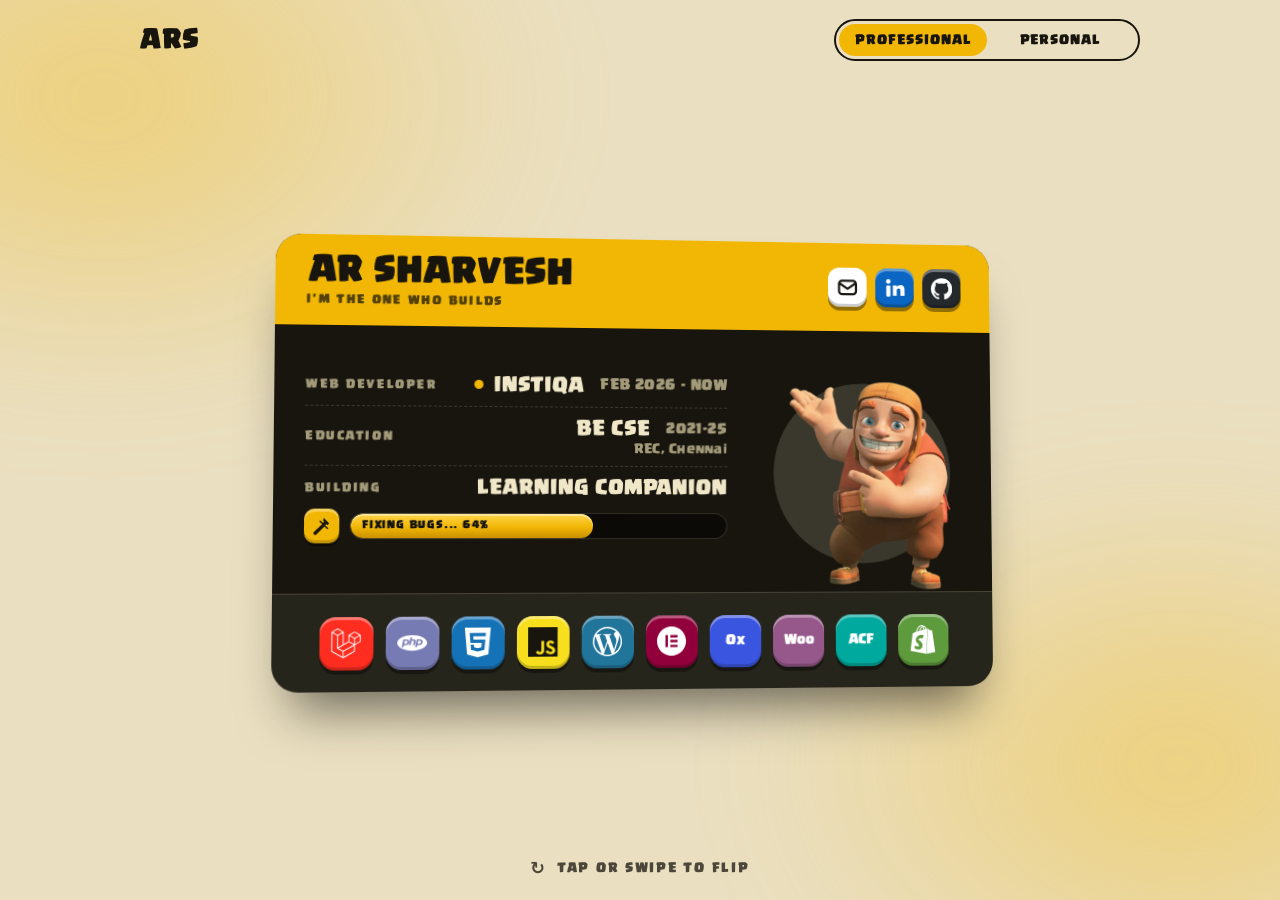
==== index.html @ d88dfe0a "Implement gyroscope support and haptics Added gyroscope support for card movement and improved hapti" ====
<!doctype html>
<html lang="en" data-side="pro">
<head>
<meta charset="utf-8">
<meta name="viewport" content="width=device-width, initial-scale=1, viewport-fit=cover">
<title>AR Sharvesh</title>
<meta name="description" content="AR Sharvesh - web developer. Flip the card: professional on the front, personal on the back.">
<meta property="og:title" content="AR Sharvesh">
<meta property="og:description" content="Web developer. Flip the card for the personal side.">
<link rel="icon" href="data:image/svg+xml,%3Csvg xmlns='http://www.w3.org/2000/svg' viewBox='0 0 64 64'%3E%3Crect width='64' height='64' rx='16' fill='%23f2b705'/%3E%3Ctext x='32' y='46' font-size='38' font-weight='700' text-anchor='middle' font-family='sans-serif' fill='%2314130f'%3EA%3C/text%3E%3C/svg%3E">
<style>
@font-face{font-family:'Clash';font-weight:400;font-style:normal;font-display:swap;src:url([data-uri]) format('woff2')}
@font-face{font-family:'Clash';font-weight:700;font-style:normal;font-display:swap;src:url([data-uri]) format('woff2')}

:root { --e: cubic-bezier(.2, .8, .2, 1); }
html { --bg: #eadfc0; --fg: #17150e; --acc: #f2b705; --glow: rgba(242, 183, 5, .38); background: var(--bg); color: var(--fg); font-family: 'Clash', system-ui, sans-serif; transition: background-color 1s ease, color 1s ease; -webkit-text-size-adjust: 100%; }
html[data-side="per"] { --bg: #0a0d08; --fg: #efeadb; --acc: #9bd23c; --glow: rgba(155, 210, 60, .3); }
* { box-sizing: border-box; margin: 0; }
body { min-height: 100svh; display: flex; flex-direction: column; align-items: center; padding: 0 16px 22px; overflow-x: hidden; position: relative; }
body::before { content: ""; position: fixed; inset: -20%; z-index: -1; pointer-events: none; filter: blur(50px); background: radial-gradient(36% 36% at 20% 22%, var(--glow), transparent 70%), radial-gradient(34% 34% at 80% 75%, var(--glow), transparent 70%); animation: drift 16s ease-in-out infinite alternate; }
@keyframes drift { to { transform: translate(4%, 6%) rotate(8deg) scale(1.1); } }
a { color: inherit; }

header { width: min(100%, 1000px); height: 80px; padding-top: env(safe-area-inset-top, 0px); display: flex; justify-content: space-between; align-items: center; }
.logo { font-weight: 700; font-size: 1.6rem; text-decoration: none; letter-spacing: .02em; }
.tg { position: relative; display: grid; grid-template-columns: 1fr 1fr; padding: 4px; border: 2px solid var(--fg); border-radius: 99px; }
.tg i { position: absolute; top: 3px; bottom: 3px; left: 3px; width: calc(50% - 3px); border-radius: 99px; background: var(--acc); transition: transform .7s var(--e); }
html[data-side="per"] .tg i { transform: translateX(100%); }
.tg button { position: relative; z-index: 1; border: 0; background: none; color: var(--fg); font: inherit; font-weight: 700; font-size: .78rem; letter-spacing: .08em; text-transform: uppercase; padding: 9px 15px; border-radius: 99px; cursor: pointer; transition: color .3s ease; -webkit-tap-highlight-color: transparent; }
.tg button[aria-pressed="true"] { color: #17150e; }
.tg button:focus-visible { outline: 2px solid var(--fg); outline-offset: 2px; }

/* the flip card */
.stage { flex: 1; width: 100%; display: grid; place-items: center; perspective: 1500px; padding: 6px 0 4px; }
.card { position: relative; width: min(100%, 470px); height: clamp(640px, 86svh, 780px); -webkit-transform-style: preserve-3d; transform-style: preserve-3d; --f: 0;
  transform: rotateX(var(--rx, 0deg)) rotateY(calc(var(--f) * 180deg + var(--ry, 0deg))); touch-action: none; user-select: none; -webkit-user-select: none; animation: enter 1.1s var(--e) backwards; cursor: pointer; -webkit-tap-highlight-color: transparent; }
html[data-side="per"] .card { --f: 1; }
.card.flipping { transition: transform 1.05s cubic-bezier(.6, -.12, .25, 1.12); }
@keyframes enter { from { translate: 0 70px; scale: .88; rotate: 4deg; } }
.face { position: absolute; inset: 0; display: flex; flex-direction: column; gap: 12px; padding: 26px; border-radius: 34px; background: var(--cb); color: var(--cf); overflow: hidden;
  -webkit-backface-visibility: hidden; backface-visibility: hidden; box-shadow: inset 0 2px 0 rgba(255, 255, 255, .14), 0 36px 50px -20px rgba(0, 0, 0, .55); }
.face > * { position: relative; }
.front { --cb: #17150e; --cf: #f0e6c8; --ca: #f2b705; --cd: #a39a7a; --cl: rgba(240, 230, 200, .16); --ledge: #5a4a12; --ledge2: #000; --cx: #f2b705; --cxf: #17150e; }
.back { --cb: #ece8d4; --cf: #12140d; --ca: #9bd23c; --cd: #5c5f4c; --cl: rgba(18, 20, 13, .16); --ledge: #a6a28a; --ledge2: #6f6c5b; --cx: #2c6a0a; --cxf: #eef7d6; transform: rotateY(180deg); }

.orb { position: absolute !important; right: -34px; top: -34px; width: 150px; aspect-ratio: 1; border-radius: 50%; border: 2px dashed var(--ca); animation: spin 22s linear infinite; }
.orb::after { content: ""; position: absolute; top: -7px; left: 50%; width: 14px; height: 14px; margin-left: -7px; border-radius: 50%; background: var(--ca); box-shadow: 0 0 16px var(--ca); }
@keyframes spin { to { rotate: 360deg; } }

.k { font-size: .7rem; letter-spacing: .16em; text-transform: uppercase; font-weight: 700; color: var(--cd); }
h1 { font-weight: 700; text-transform: uppercase; line-height: .9; letter-spacing: -.01em; font-size: clamp(2.5rem, 12vw, 3.6rem); }
h1 span { display: block; }
.role { font-size: 1.05rem; color: var(--cd); }
.role b { color: var(--ca); font-weight: 700; }
.r { display: flex; flex-direction: column; gap: 3px; padding-top: 12px; border-top: 1px solid var(--cl); }
.r small { font-size: .66rem; letter-spacing: .15em; text-transform: uppercase; color: var(--cd); font-weight: 700; }
.r b { font-size: 1.1rem; font-weight: 700; text-transform: uppercase; line-height: 1.05; }
.r span { font-size: .88rem; color: var(--cd); }
.live { display: inline-flex; align-items: center; gap: 8px; }
.dot { width: 9px; height: 9px; border-radius: 50%; background: var(--ca); animation: pulse 1.8s ease-out infinite; }
@keyframes pulse { 0% { box-shadow: 0 0 0 0 color-mix(in srgb, var(--ca) 55%, transparent); } 100% { box-shadow: 0 0 0 10px transparent; } }

.chips { display: flex; flex-wrap: wrap; gap: 7px; margin-top: 4px; }
.chip { display: inline-flex; align-items: center; gap: 7px; padding: 7px 12px; border: 1.5px solid var(--cl); border-radius: 99px; font-weight: 700; font-size: .78rem; letter-spacing: .03em; text-decoration: none; color: inherit; background: none; font-family: inherit; cursor: pointer; transition: transform .3s var(--e), border-color .3s ease; }
.chip i { width: 8px; height: 8px; border-radius: 50%; background: var(--d, var(--ca)); }
.chip:hover { transform: translateY(-3px) rotate(-2deg); border-color: var(--d, var(--ca)); }
.btns { display: flex; flex-wrap: wrap; gap: 8px; margin-top: auto; padding-top: 6px; }
.btn { display: inline-flex; align-items: center; padding: 11px 18px; border: 2px solid var(--cf); border-radius: 99px; font: inherit; font-weight: 700; font-size: .78rem; letter-spacing: .08em; text-transform: uppercase; text-decoration: none; color: var(--cf); background: none; cursor: pointer; transition: transform .3s var(--e); }
.btn.p { background: var(--ca); border-color: var(--ca); color: #17150e; }
.btn:hover { transform: translateY(-3px); } .btn:active { transform: scale(.95); }

.two { display: grid; grid-template-columns: 1fr 1fr; gap: 10px; }
.t { display: flex; flex-direction: column; gap: 6px; padding: 14px; border: 1.5px solid var(--cl); border-radius: 20px; text-decoration: none; color: inherit; }
.t b { font-size: .95rem; font-weight: 700; text-transform: uppercase; line-height: 1.05; } .t span { font-size: .8rem; color: var(--cd); }
.eq { display: flex; align-items: flex-end; gap: 4px; height: 34px; }
.eq u { width: 6px; height: 100%; border-radius: 3px; background: var(--cx); transform-origin: bottom; animation: eq .9s ease-in-out infinite alternate; }
.eq u:nth-child(2) { animation-duration: .7s; animation-delay: -.3s; } .eq u:nth-child(3) { animation-duration: 1.1s; animation-delay: -.6s; } .eq u:nth-child(4) { animation-duration: .8s; animation-delay: -.2s; } .eq u:nth-child(5) { animation-duration: 1s; animation-delay: -.5s; }
@keyframes eq { from { scale: 1 .15; } to { scale: 1 1; } }
.els { display: flex; gap: 6px; height: 34px; }
.els u { text-decoration: none; display: grid; place-items: center; width: 34px; border: 2px solid var(--cx); background: var(--cx); color: var(--cxf); border-radius: 9px; font-weight: 700; font-size: .85rem; animation: bob 3s ease-in-out infinite alternate; }
.els u:nth-child(2) { animation-delay: -1.5s; }
@keyframes bob { to { translate: 0 -4px; } }
.tag { display: flex; flex-direction: column; align-items: flex-start; gap: 2px; flex: 1; padding: 11px 14px; border: 1.5px solid var(--cl); border-radius: 16px; background: none; color: inherit; font: inherit; text-align: left; cursor: pointer; transition: transform .3s var(--e), border-color .3s ease; }
.tag small { font-size: .62rem; letter-spacing: .12em; text-transform: uppercase; color: var(--cd); font-weight: 700; } .tag b { font-size: 1.1rem; letter-spacing: .03em; }
.tag:hover { border-color: var(--ca); transform: translateY(-3px); } .tag:active { transform: scale(.95); }
.row2 { display: flex; gap: 8px; margin-top: 4px; } .row2 > * { min-width: 0; }

.flip { margin-top: 14px; display: inline-flex; align-items: center; gap: 10px; font-weight: 700; font-size: .78rem; letter-spacing: .14em; text-transform: uppercase; color: var(--fg); opacity: .75; }
.flip i { display: inline-block; font-style: normal; font-size: 1.1rem; animation: wob 2.2s ease-in-out infinite; }
@keyframes wob { 0%, 100% { rotate: 0deg; } 50% { rotate: 180deg; } }
.toast { position: fixed; left: 50%; bottom: 22px; z-index: 50; translate: -50% 20px; opacity: 0; padding: 12px 22px; border-radius: 99px; background: var(--fg); color: var(--bg); font-weight: 700; font-size: .8rem; letter-spacing: .06em; text-transform: uppercase; transition: .35s var(--e); pointer-events: none; }
.toast.on { opacity: 1; translate: -50% 0; }

/* ===== desktop: landscape trainer-style card ===== */
  .card.dk { width: min(94vw, 720px); height: 450px; animation: enter 1.1s var(--e) backwards, float 7s ease-in-out 1.2s infinite; }
  .dk .face { display: grid; grid-template-columns: minmax(0, 1fr) 240px; grid-template-rows: 78px minmax(0, 1fr) 96px; gap: 0; padding: 0; border-radius: 26px; }
  .dk .hd { grid-column: 1 / -1; display: flex; align-items: center; justify-content: space-between; padding: 0 30px; background: var(--ca); color: #17150e; }
  .dk .hd h2 { font-size: 2.1rem; line-height: 1; text-transform: uppercase; letter-spacing: -.005em; }
  .dk .hd small { font-weight: 700; font-size: .72rem; letter-spacing: .14em; text-transform: uppercase; border: 2px solid #17150e; border-radius: 99px; padding: 6px 14px; }
  .dk .info { display: flex; flex-direction: column; justify-content: center; gap: 12px; padding: 18px 12px 18px 30px; }
  .dk .ln { display: flex; justify-content: space-between; align-items: center; gap: 16px; padding-bottom: 11px; border-bottom: 1.5px dashed var(--cl); text-decoration: none; color: inherit; }
  .dk .ln small { font-size: .7rem; letter-spacing: .14em; text-transform: uppercase; color: var(--cd); font-weight: 700; }
  .dk .ln b { font-size: 1.2rem; text-transform: uppercase; line-height: 1; }
  .dk a.ln:hover b { color: var(--cd); }
  .dk .tg2 { border: 1.5px solid var(--cl); border-radius: 12px; background: none; color: inherit; font: inherit; font-weight: 700; font-size: 1.05rem; letter-spacing: .04em; padding: 6px 14px; cursor: pointer; transition: transform .3s var(--e), border-color .3s ease; }
  .dk .tg2:hover { border-color: var(--ca); transform: translateY(-2px); } .dk .tg2:active { transform: scale(.95); }
  .dk .av { position: relative; overflow: hidden; }
  .dk .av::before { content: ""; position: absolute; left: 50%; top: 54%; width: min(212px, 70%); aspect-ratio: 1; border-radius: 50%; translate: -50% -50%; background: var(--cl); transform: translate(calc(var(--px, 0) * -10px), calc(var(--py, 0) * -6px)); }
  .dk .av img { position: absolute; inset: 3% 3% 0 3%; width: 94%; height: 97%; object-fit: contain; object-position: center bottom; animation: bob 3.4s ease-in-out infinite alternate; transform: translate(calc(var(--px, 0) * 12px), calc(var(--py, 0) * 7px)); cursor: pointer; -webkit-tap-highlight-color: transparent; }
  .dk .av img.jump { animation: bob 3.4s ease-in-out infinite alternate, squash .7s var(--e); }
  .dk .hd h2 { transform: translate(calc(var(--px, 0) * 5px), 0); }
  .dk .ft { grid-column: 1 / -1; display: flex; align-items: center; justify-content: center; gap: 11px; border-top: 1.5px solid var(--cl); background: color-mix(in srgb, var(--cf) 7%, transparent); }
  .dk .ln em { font-style: normal; font-size: .72em; color: var(--cd); margin-left: 6px; letter-spacing: .03em; }
  .dk .lks { display: flex; gap: 9px; }
  .bd { display: grid; place-items: center; flex: none; width: 52px; height: 52px; border-radius: 30%; background: var(--b); color: var(--bf, #fff); font-weight: 700; font-size: .8rem; text-decoration: none; box-shadow: inset 0 3px 0 rgba(255, 255, 255, .35), inset 0 -3px 0 rgba(0, 0, 0, .2), 0 4px 0 rgba(0, 0, 0, .4); transition: transform .3s var(--e); }
  .bd svg { width: 56%; height: 56%; }
  .bd { width: var(--bs, 52px); height: var(--bs, 52px); }
  .dk .hd .bd { --bs: 40px; }
  span.bd { cursor: pointer; -webkit-tap-highlight-color: transparent; }
  .bd:hover { transform: translateY(-5px) rotate(-4deg); }
  .bd:active { transform: translateY(3px); box-shadow: inset 0 3px 0 rgba(255, 255, 255, .35), inset 0 -2px 0 rgba(0, 0, 0, .2), 0 1px 0 rgba(0, 0, 0, .4); }
  .bd.pop { animation: pop .55s var(--e); }
@keyframes pop { 0% { scale: 1; } 25% { scale: 1.3 .8; rotate: -9deg; } 55% { scale: .9 1.12; rotate: 7deg; } 100% { scale: 1; rotate: 0deg; } }
@keyframes squash { 0% { scale: 1; } 18% { scale: 1.1 .88; } 42% { scale: .93 1.08; rotate: -3deg; } 70% { scale: 1.03 .98; rotate: 2deg; } 100% { scale: 1; rotate: 0deg; } }
@keyframes float { 50% { translate: 0 -9px; } }
.dk .rt { display: flex; flex-direction: column; align-items: flex-end; gap: 4px; text-align: right; }
.dk .rt span { font-size: .78rem; color: var(--cd); letter-spacing: .02em; }
.dk .ln b { display: inline-flex; align-items: center; gap: 10px; }
.dk .rt b { flex-wrap: wrap; justify-content: flex-end; }
.eq.sm { height: 24px; gap: 3px; } .eq.sm u { width: 5px; }
.els.sm { height: 28px; gap: 5px; } .els.sm u { width: 28px; font-size: .7rem; border-radius: 8px; }
.bld { display: flex; align-items: center; gap: 10px; margin-top: 2px; }
.hm { flex: none; display: grid; place-items: center; width: 34px; height: 34px; border-radius: 30%; background: var(--ca); color: #17150e; box-shadow: inset 0 3px 0 rgba(255, 255, 255, .35), inset 0 -3px 0 rgba(0, 0, 0, .2), 0 3px 0 rgba(0, 0, 0, .45); }
.hm svg { width: 58%; height: 58%; transform-origin: 75% 80%; animation: hit 1.8s ease-in-out infinite; }
@keyframes hit { 0%, 55%, 100% { rotate: 0deg; } 70% { rotate: -30deg; } 82% { rotate: 10deg; } }
.pb { position: relative; flex: 1; min-width: 0; height: 26px; border-radius: 99px; background: rgba(0, 0, 0, .5); border: 1.5px solid var(--cl); overflow: hidden; }
.pb i { position: absolute; inset: 0 auto 0 0; width: 64%; border-radius: 99px; background: linear-gradient(#ffd54d, #f2b705 55%, #c98f00); box-shadow: inset 0 2px 0 rgba(255, 255, 255, .45); animation: grow 1.3s var(--e) .4s backwards; }
@keyframes grow { from { width: 0; } }
.pb span { position: relative; z-index: 1; display: block; line-height: 23px; padding-left: 11px; font-size: .62rem; font-weight: 700; letter-spacing: .08em; text-transform: uppercase; color: #17150e; white-space: nowrap; }
@media (max-width: 760px) {
  html, body { height: 100%; }
  body { height: 100vh; height: 100dvh; min-height: 0; overflow: hidden; padding: 0 14px calc(8px + env(safe-area-inset-bottom, 0px)); }
  header { height: 56px; flex: none; }
  .logo { font-size: 1.4rem; }
  .tg button { padding: 8px 13px; font-size: .72rem; }
  .stage { flex: 1 1 0; min-height: 0; display: flex; justify-content: center; align-items: stretch; padding: 2px 0 12px; }
  .card.dk { width: min(100%, 430px); height: auto; align-self: stretch; max-height: 800px; }
  .flip { flex: none; margin: 0; padding-bottom: 2px; font-size: .68rem; }
  .dk .face { grid-template-columns: minmax(0, 1fr); grid-template-rows: 54px auto minmax(0, 1fr) auto; --bs: clamp(36px, 5.6dvh, 46px); }
  .dk .hd { padding: 0 18px; } .dk .hd h2 { font-size: 1.4rem; } .dk .hd small { font-size: .62rem; padding: 5px 11px; }
  .dk .hd .bd { --bs: 34px; } .dk .lks { gap: 7px; }
  .dk .info { padding: 14px 20px 6px; gap: clamp(8px, 1.5dvh, 13px); }
  .dk .ln { gap: 12px; padding-bottom: clamp(8px, 1.4dvh, 12px); }
  .dk .ln b { font-size: clamp(1rem, 2.7dvh, 1.2rem); } .dk .ln small { font-size: .64rem; }
  .dk .rt span { font-size: clamp(.78rem, 2dvh, .9rem); }
  .dk .tg2 { font-size: 1rem; }
  .dk .av img { inset: 2% 8% 0 8%; width: 84%; height: 98%; }
  .dk .ft { flex-wrap: wrap; gap: 8px; padding: 12px calc((100% - 5 * var(--bs) - 4 * 8px - 6px) / 2); }
}
@media (max-width: 400px) {
  .dk .info { padding-left: 16px; padding-right: 16px; }
  .dk .ln { gap: 8px; }
  .dk .ln small { white-space: nowrap; font-size: .56rem; letter-spacing: .09em; }
  .dk .ln b { font-size: clamp(.86rem, 2.5dvh, 1.05rem); white-space: nowrap; }
  .dk .ln em { white-space: nowrap; font-size: .68em; margin-left: 4px; }
  .dk .live { gap: 6px; }
  .dk .rt span { font-size: .72rem; white-space: nowrap; }
}
@media (max-width: 760px) and (max-height: 700px) {
  .dk .face { grid-template-rows: 48px auto minmax(0, 1fr) auto; }
  .dk .hd h2 { font-size: 1.25rem; }
  .dk .info { padding-top: 10px; }
  .dk .ft { padding-top: 8px; padding-bottom: 8px; }
}
@media (max-width: 760px) {
  .stage { padding: 4px 0 24px; }
  .card.dk { height: 100%; max-height: 680px; align-self: center; }
  .dk .face { box-shadow: inset 0 2px 0 rgba(255, 255, 255, .14), 0 24px 34px -16px rgba(0, 0, 0, .5); }
  .dk .av img { inset: 7% 15% 0 15%; width: 70%; height: 91%; }
  .dk .av::before { width: min(150px, 60%); }
  .dk .info { padding: 14px 20px 8px; gap: clamp(9px, 1.7dvh, 15px); }
  .dk .ln small { font-size: .66rem; white-space: nowrap; }
  .dk .ln b { font-size: clamp(1.1rem, 3dvh, 1.32rem); }
  .dk .ln em { white-space: nowrap; }
  .dk .rt span { font-size: clamp(.8rem, 2.1dvh, .92rem); white-space: nowrap; }
  .pb span { font-size: .66rem; }
}
@media (max-width: 400px) {
  .dk .ln small { font-size: .58rem; letter-spacing: .09em; }
  .dk .ln b { font-size: clamp(.98rem, 2.7dvh, 1.1rem); }
  .dk .ln em { font-size: .66em; }
  .dk .rt span { font-size: .74rem; }
}
@media (max-width: 760px) { .dk .live em { font-size: .6em; margin-left: 2px; } .dk .live { gap: 6px; } .dk .ln { gap: 8px; } }
@media (max-width: 380px) { .dk .live em { font-size: .52em; } .dk .ln small { font-size: .54rem; letter-spacing: .05em; } .dk .live b, .dk .ln b { font-size: .95rem; } .tg button { padding: 8px 10px; font-size: .66rem; } .logo { font-size: 1.2rem; } }
/* ===== consistency: same layout + same image size on both sides ===== */
.dk .sec { display: flex; flex-direction: column; gap: 9px; }
.dk .sec .ln { border-bottom: 0; padding-bottom: 0; }
.dk .av img { inset: auto 0 0 0; width: 100%; height: var(--ih, 80%); }
@media (min-width: 761px) {
  .dk .face { grid-template-columns: minmax(0, 1fr) 260px; }
  .dk .av { --ih: 80%; }
}
@media (max-width: 760px) {
  .stage { padding: 4px 0 12px; }
  .dk .face { --infoH: clamp(205px, 30dvh, 252px); --ftH: calc(2 * var(--bs) + 8px + 24px); grid-template-rows: 54px var(--infoH) minmax(0, 1fr) var(--ftH); }
  .dk .info { padding: 6px 20px; gap: 0; justify-content: space-between; }
  .dk .info > .ln { flex: 1 1 0; min-height: 0; padding: 0; }
  .dk .info > .sec { flex: 1.5 1 0; min-height: 0; justify-content: center; }
  .dk .ft { height: var(--ftH); align-content: center; padding-top: 0; padding-bottom: 0; }
  .dk .av { --ih: 88%; }
}
@media (max-width: 760px) and (max-height: 700px) {
  .dk .face { --infoH: clamp(188px, 31dvh, 212px); grid-template-rows: 48px var(--infoH) minmax(0, 1fr) var(--ftH); }
}
@media (max-width: 380px) { .dk .rt span { font-size: .68rem; letter-spacing: 0; } }
@media (max-width: 760px) {
  .dk .back { grid-template-rows: 54px calc(var(--infoH) + var(--ftH) - var(--bs) - 24px) minmax(0, 1fr) calc(var(--bs) + 24px); }
  .dk .back .ft { height: auto; }
}
@media (max-width: 760px) and (max-height: 700px) {
  .dk .back { grid-template-rows: 48px calc(var(--infoH) + var(--ftH) - var(--bs) - 24px) minmax(0, 1fr) calc(var(--bs) + 24px); }
}
.toast { width: max-content; max-width: calc(100vw - 32px); white-space: nowrap; text-align: center; overflow: hidden; text-overflow: ellipsis; bottom: calc(env(safe-area-inset-bottom, 0px) + 44px); }
@media (max-width: 760px) {
  .dk .face { grid-template-rows: 54px calc(var(--infoH) + var(--ftH) - var(--bs) - 24px) minmax(0, 1fr) calc(var(--bs) + 24px); }
  .dk .front .ft { flex-wrap: nowrap; gap: clamp(3px, 1.1vw, 6px); padding: 0 10px; height: auto; align-content: normal; }
  .dk .front .ft .bd { flex: 1 1 0; min-width: 0; max-width: 42px; width: auto; height: auto; aspect-ratio: 1; }
}
@media (max-width: 760px) and (max-height: 700px) {
  .dk .face { grid-template-rows: 48px calc(var(--infoH) + var(--ftH) - var(--bs) - 24px) minmax(0, 1fr) calc(var(--bs) + 24px); }
}
@media (prefers-reduced-motion: reduce) { *, *::before, *::after { animation-duration: .01ms !important; animation-iteration-count: 1 !important; transition-duration: .01ms !important; } }
</style>
</head>
<body>
<header>
  <a class="logo" href="#top" aria-label="ARS">ARS</a>
  <div class="tg" role="group" aria-label="Choose a side">
    <i></i>
    <button type="button" data-s="pro" aria-pressed="true">Professional</button>
    <button type="button" data-s="per" aria-pressed="false">Personal</button>
  </div>
</header>

<div class="stage" id="stage">
  <div class="card dk" id="cardD">
    <section class="face front" id="frontD">
      <div class="hd"><div class="ttl"><h2>AR Sharvesh</h2><p class="bio">I'm the one who builds</p></div><div class="lks"><a class="bd" style="--b:#ffffff;--bf:#17150e" href="mailto:arsharvesh123@gmail.com" aria-label="Email, arsharvesh123@gmail.com" title="Email, arsharvesh123@gmail.com"><svg viewBox="0 0 24 24" fill="none" stroke="currentColor" stroke-width="2.4" stroke-linecap="round" stroke-linejoin="round" aria-hidden="true"><rect x="2.6" y="4.6" width="18.8" height="14.8" rx="3.4"/><path d="m4 8 8 5.6L20 8"/></svg></a><a class="bd" style="--b:#0a66c2;--bf:#ffffff" href="https://www.linkedin.com/in/ar-sharvesh" target="_blank" rel="noopener noreferrer" aria-label="LinkedIn, ar-sharvesh" title="LinkedIn, ar-sharvesh"><svg viewBox="0 0 24 24" fill="currentColor" aria-hidden="true"><circle cx="4.9" cy="4.7" r="2.5"/><rect x="2.6" y="9" width="4.6" height="12.4" rx="1.3"/><path d="M10 9h4.4v1.8c.7-1.2 2.1-2.1 4.1-2.1 3.6 0 4.5 2.3 4.5 5.5v6.2h-4.6v-5.5c0-1.5-.3-2.7-1.9-2.7-1.8 0-2.3 1.3-2.3 2.8v5.4H10z"/></svg></a><a class="bd" style="--b:#24292e;--bf:#ffffff" href="https://github.com/Sharvesh-AR" target="_blank" rel="noopener noreferrer" aria-label="GitHub, Sharvesh-AR" title="GitHub, Sharvesh-AR"><svg viewBox="0 0 24 24" fill="currentColor" aria-hidden="true"><path d="M12 .297c-6.63 0-12 5.373-12 12 0 5.303 3.438 9.8 8.205 11.385.6.113.82-.258.82-.577 0-.285-.01-1.04-.015-2.04-3.338.724-4.042-1.61-4.042-1.61C4.422 18.07 3.633 17.7 3.633 17.7c-1.087-.744.084-.729.084-.729 1.205.084 1.838 1.236 1.838 1.236 1.07 1.835 2.809 1.305 3.495.998.108-.776.417-1.305.76-1.605-2.665-.3-5.466-1.332-5.466-5.93 0-1.31.465-2.38 1.235-3.22-.135-.303-.54-1.523.105-3.176 0 0 1.005-.322 3.3 1.23.96-.267 1.98-.399 3-.405 1.02.006 2.04.138 3 .405 2.28-1.552 3.285-1.23 3.285-1.23.645 1.653.24 2.873.12 3.176.765.84 1.23 1.91 1.23 3.22 0 4.61-2.805 5.625-5.475 5.92.42.36.81 1.096.81 2.22 0 1.606-.015 2.896-.015 3.286 0 .315.21.69.825.57C20.565 22.092 24 17.592 24 12.297c0-6.627-5.373-12-12-12"/></svg></a></div></div>
      <div class="info">
        <div class="ln"><small>Web Developer</small><b class="live"><i class="dot"></i>Instiqa <em>Feb 2026 - now</em></b></div>
        <div class="ln"><small>Education</small><div class="rt"><b>BE CSE <em>2021-25</em></b><span>REC, Chennai</span></div></div>
        <div class="sec"><div class="ln"><small>Building</small><b>Learning Companion</b></div>
        <div class="bld"><span class="hm" aria-hidden="true"><svg viewBox="0 0 24 24" fill="currentColor"><path d="M14.5 2.5 21 9l-2.2 2.2-1.3-1.3-1.4 1.4L20 14.8 18.8 16l-3.3-3.3-9.7 9.7a2 2 0 0 1-2.8-2.8l9.7-9.7L9.4 6.6 10.6 5.4l3.1 3.1 1.4-1.4-1.3-1.3z"/></svg></span><div class="pb" role="progressbar" aria-valuenow="64" aria-valuemin="0" aria-valuemax="100" aria-label="Learning Companion progress"><i></i><span>Fixing bugs... 64%</span></div></div></div>
      </div>
      <div class="av"><img src="[data-uri]" alt=""></div>
      <div class="ft"><span class="bd" style="--b:#ff2d20;--bf:#fff" title="Laravel"><svg viewBox="0 0 24 24" fill="currentColor" aria-hidden="true"><path d="M23.642 5.43a.364.364 0 01.014.1v5.149c0 .135-.073.26-.189.326l-4.323 2.49v4.934a.378.378 0 01-.188.326L9.93 23.949a.316.316 0 01-.066.027c-.008.002-.016.008-.024.01a.348.348 0 01-.192 0c-.011-.002-.02-.008-.03-.012-.02-.008-.042-.014-.062-.025L.533 18.755a.376.376 0 01-.189-.326V2.974c0-.033.005-.066.014-.098.003-.012.01-.02.014-.032a.369.369 0 01.023-.058c.004-.013.015-.022.023-.033l.033-.045c.012-.01.025-.018.037-.027.014-.012.027-.024.041-.034H.53L5.043.05a.375.375 0 01.375 0L9.93 2.647h.002c.015.01.027.021.04.033l.038.027c.013.014.02.03.033.045.008.011.02.021.025.033.01.02.017.038.024.058.003.011.01.021.013.032.01.031.014.064.014.098v9.652l3.76-2.164V5.527c0-.033.004-.066.013-.098.003-.01.01-.02.013-.032a.487.487 0 01.024-.059c.007-.012.018-.02.025-.033.012-.015.021-.03.033-.043.012-.012.025-.02.037-.028.014-.01.026-.023.041-.032h.001l4.513-2.598a.375.375 0 01.375 0l4.513 2.598c.016.01.027.021.042.031.012.01.025.018.036.028.013.014.022.03.034.044.008.012.019.021.024.033.011.02.018.04.024.06.006.01.012.021.015.032zm-.74 5.032V6.179l-1.578.908-2.182 1.256v4.283zm-4.51 7.75v-4.287l-2.147 1.225-6.126 3.498v4.325zM1.093 3.624v14.588l8.273 4.761v-4.325l-4.322-2.445-.002-.003H5.04c-.014-.01-.025-.021-.04-.031-.011-.01-.024-.018-.035-.027l-.001-.002c-.013-.012-.021-.025-.031-.04-.01-.011-.021-.022-.028-.036h-.002c-.008-.014-.013-.031-.02-.047-.006-.016-.014-.027-.018-.043a.49.49 0 01-.008-.057c-.002-.014-.006-.027-.006-.041V5.789l-2.18-1.257zM5.23.81L1.47 2.974l3.76 2.164 3.758-2.164zm1.956 13.505l2.182-1.256V3.624l-1.58.91-2.182 1.255v9.435zm11.581-10.95l-3.76 2.163 3.76 2.163 3.759-2.164zm-.376 4.978L16.21 7.087 14.63 6.18v4.283l2.182 1.256 1.58.908zm-8.65 9.654l5.514-3.148 2.756-1.572-3.757-2.163-4.323 2.489-3.941 2.27z"/></svg></span><span class="bd" style="--b:#777bb4;--bf:#fff" title="PHP"><svg viewBox="0 0 24 24" fill="currentColor" aria-hidden="true"><path d="M7.01 10.207h-.944l-.515 2.648h.838c.556 0 .97-.105 1.242-.314.272-.21.455-.559.55-1.049.092-.47.05-.802-.124-.995-.175-.193-.523-.29-1.047-.29zM12 5.688C5.373 5.688 0 8.514 0 12s5.373 6.313 12 6.313S24 15.486 24 12c0-3.486-5.373-6.312-12-6.312zm-3.26 7.451c-.261.25-.575.438-.917.551-.336.108-.765.164-1.285.164H5.357l-.327 1.681H3.652l1.23-6.326h2.65c.797 0 1.378.209 1.744.628.366.418.476 1.002.33 1.752a2.836 2.836 0 0 1-.305.847c-.143.255-.33.49-.561.703zm4.024.715l.543-2.799c.063-.318.039-.536-.068-.651-.107-.116-.336-.174-.687-.174H11.46l-.704 3.625H9.388l1.23-6.327h1.367l-.327 1.682h1.218c.767 0 1.295.134 1.586.401s.378.7.263 1.299l-.572 2.944h-1.389zm7.597-2.265a2.782 2.782 0 0 1-.305.847c-.143.255-.33.49-.561.703a2.44 2.44 0 0 1-.917.551c-.336.108-.765.164-1.286.164h-1.18l-.327 1.682h-1.378l1.23-6.326h2.649c.797 0 1.378.209 1.744.628.366.417.477 1.001.331 1.751zM17.766 10.207h-.943l-.516 2.648h.838c.557 0 .971-.105 1.242-.314.272-.21.455-.559.551-1.049.092-.47.049-.802-.125-.995s-.524-.29-1.047-.29z"/></svg></span><span class="bd" style="--b:#1572b6;--bf:#fff" title="CSS"><svg viewBox="0 0 24 24" fill="currentColor" aria-hidden="true"><path d="M1.5 0h21l-1.91 21.563L11.977 24l-8.564-2.438L1.5 0zm7.031 9.75l-.232-2.718 10.059.003.23-2.622L5.412 4.41l.698 8.01h9.126l-.326 3.426-2.91.804-2.955-.81-.188-2.11H6.248l.33 4.171L12 19.351l5.379-1.443.744-8.157H8.531z"/></svg></span><span class="bd" style="--b:#f7df1e;--bf:#17150e" title="JavaScript"><svg viewBox="0 0 24 24" fill="currentColor" aria-hidden="true"><path d="M0 0h24v24H0V0zm22.034 18.276c-.175-1.095-.888-2.015-3.003-2.873-.736-.345-1.554-.585-1.797-1.14-.091-.33-.105-.51-.046-.705.15-.646.915-.84 1.515-.66.39.12.75.42.976.9 1.034-.676 1.034-.676 1.755-1.125-.27-.42-.404-.601-.586-.78-.63-.705-1.469-1.065-2.834-1.034l-.705.089c-.676.165-1.32.525-1.71 1.005-1.14 1.291-.811 3.541.569 4.471 1.365 1.02 3.361 1.244 3.616 2.205.24 1.17-.87 1.545-1.966 1.41-.811-.18-1.26-.586-1.755-1.336l-1.83 1.051c.21.48.45.689.81 1.109 1.74 1.756 6.09 1.666 6.871-1.004.029-.09.24-.705.074-1.65l.046.067zm-8.983-7.245h-2.248c0 1.938-.009 3.864-.009 5.805 0 1.232.063 2.363-.138 2.711-.33.689-1.18.601-1.566.48-.396-.196-.597-.466-.83-.855-.063-.105-.11-.196-.127-.196l-1.825 1.125c.305.63.75 1.172 1.324 1.517.855.51 2.004.675 3.207.405.783-.226 1.458-.691 1.811-1.411.51-.93.402-2.07.397-3.346.012-2.054 0-4.109 0-6.179l.004-.056z"/></svg></span><span class="bd" style="--b:#21759b;--bf:#fff" title="WordPress"><svg viewBox="0 0 24 24" fill="currentColor" aria-hidden="true"><path d="M21.469 6.825c.84 1.537 1.318 3.3 1.318 5.175 0 3.979-2.156 7.456-5.363 9.325l3.295-9.527c.615-1.54.82-2.771.82-3.864 0-.405-.026-.78-.07-1.11m-7.981.105c.647-.03 1.232-.105 1.232-.105.582-.075.514-.93-.067-.899 0 0-1.755.135-2.88.135-1.064 0-2.85-.15-2.85-.15-.585-.03-.661.855-.075.885 0 0 .54.061 1.125.09l1.68 4.605-2.37 7.08L5.354 6.9c.649-.03 1.234-.1 1.234-.1.585-.075.516-.93-.065-.896 0 0-1.746.138-2.874.138-.2 0-.438-.008-.69-.015C4.911 3.15 8.235 1.215 12 1.215c2.809 0 5.365 1.072 7.286 2.833-.046-.003-.091-.009-.141-.009-1.06 0-1.812.923-1.812 1.914 0 .89.513 1.643 1.06 2.531.411.72.89 1.643.89 2.977 0 .915-.354 1.994-.821 3.479l-1.075 3.585-3.9-11.61.001.014zM12 22.784c-1.059 0-2.081-.153-3.048-.437l3.237-9.406 3.315 9.087c.024.053.05.101.078.149-1.12.393-2.325.609-3.582.609M1.211 12c0-1.564.336-3.05.935-4.39L7.29 21.709C3.694 19.96 1.212 16.271 1.211 12M12 0C5.385 0 0 5.385 0 12s5.385 12 12 12 12-5.385 12-12S18.615 0 12 0"/></svg></span><span class="bd" style="--b:#92003b;--bf:#fff" title="Elementor"><svg viewBox="0 0 24 24" fill="currentColor" aria-hidden="true"><path d="M12 0C5.372 0 0 5.372 0 12c0 6.626 5.372 12 12 12s12-5.372 12-12c0-6.626-5.372-12-12-12ZM9 17H7V7H9Zm8 0H11V15h6Zm0-4H11V11h6Zm0-4H11V7h6Z"/></svg></span><span class="bd" style="--b:#3a56e0;--bf:#fff" title="Oxygen">Ox</span><span class="bd" style="--b:#96588a;--bf:#fff" title="WooCommerce">Woo</span><span class="bd" style="--b:#00a99d;--bf:#fff" title="ACF">ACF</span><span class="bd" style="--b:#5e9b3d;--bf:#fff" title="Shopify"><svg viewBox="0 0 24 24" fill="currentColor" aria-hidden="true"><path d="M15.337 23.979l7.216-1.561s-2.604-17.613-2.625-17.73c-.018-.116-.114-.192-.211-.192s-1.929-.136-1.929-.136-1.275-1.274-1.439-1.411c-.045-.037-.075-.057-.121-.074l-.914 21.104h.023zM11.71 11.305s-.81-.424-1.774-.424c-1.447 0-1.504.906-1.504 1.141 0 1.232 3.24 1.715 3.24 4.629 0 2.295-1.44 3.76-3.406 3.76-2.354 0-3.54-1.465-3.54-1.465l.646-2.086s1.245 1.066 2.28 1.066c.675 0 .975-.545.975-.932 0-1.619-2.654-1.694-2.654-4.359-.034-2.237 1.571-4.416 4.827-4.416 1.257 0 1.875.361 1.875.361l-.945 2.715-.02.01zM11.17.83c.136 0 .271.038.405.135-.984.465-2.064 1.639-2.508 3.992-.656.213-1.293.405-1.889.578C7.697 3.75 8.951.84 11.17.84V.83zm1.235 2.949v.135c-.754.232-1.583.484-2.394.736.466-1.777 1.333-2.645 2.085-2.971.193.501.309 1.176.309 2.1zm.539-2.234c.694.074 1.141.867 1.429 1.755-.349.114-.735.231-1.158.366v-.252c0-.752-.096-1.371-.271-1.871v.002zm2.992 1.289c-.02 0-.06.021-.078.021s-.289.075-.714.21c-.423-1.233-1.176-2.37-2.508-2.37h-.115C12.135.209 11.669 0 11.265 0 8.159 0 6.675 3.877 6.21 5.846c-1.194.365-2.063.636-2.16.674-.675.213-.694.232-.772.87-.075.462-1.83 14.063-1.83 14.063L15.009 24l.927-21.166z"/></svg></span></div>
    </section>
    <section class="face back" id="backD" inert aria-hidden="true">
      <div class="hd"><div class="ttl"><h2>ARS</h2><p class="bio">Nothing, just chilling, killing</p></div><small>Personal</small></div>
      <div class="info">
        <a class="ln" href="https://open.spotify.com/user/31ckby7ben2awdfzgkurtpn6gqsa" target="_blank" rel="noopener noreferrer"><small>Loves</small><b><span class="eq sm" aria-hidden="true"><u></u><u></u><u></u><u></u><u></u></span>Music</b></a>
        <div class="ln"><small>Big fan of</small><b><span class="els sm" aria-hidden="true"><u>Br</u><u>Ba</u></span>Breaking Bad</b></div>
        <div class="ln"><small>Clash of Clans</small><button class="tg2" type="button" data-copy="#9QUJJG88L">#9QUJJG88L</button></div>
        <div class="ln"><small>Clash Royale</small><button class="tg2" type="button" data-copy="#VP22GR8P">#VP22GR8P</button></div>
      </div>
      <div class="av"><img src="[data-uri]" alt=""></div>
      <div class="ft"><a class="bd" style="--b:#111111;--bf:#ffffff" href="https://x.com/whois_ars" target="_blank" rel="noopener noreferrer" aria-label="X, @whois_ars" title="X, @whois_ars"><svg viewBox="0 0 24 24" fill="currentColor" aria-hidden="true"><path d="M14.234 10.162 22.977 0h-2.072l-7.591 8.824L7.251 0H.258l9.168 13.343L.258 24H2.33l8.016-9.318L16.749 24h6.993zm-2.837 3.299-.929-1.329L3.076 1.56h3.182l5.965 8.532.929 1.329 7.754 11.09h-3.182z"/></svg></a><a class="bd" style="--b:#25d366;--bf:#ffffff" href="https://wa.me/916379537104" target="_blank" rel="noopener noreferrer" aria-label="WhatsApp, ar.sharvesh" title="WhatsApp, ar.sharvesh"><svg viewBox="0 0 24 24" fill="currentColor" aria-hidden="true"><path d="M17.472 14.382c-.297-.149-1.758-.867-2.03-.967-.273-.099-.471-.148-.67.15-.197.297-.767.966-.94 1.164-.173.199-.347.223-.644.075-.297-.15-1.255-.463-2.39-1.475-.883-.788-1.48-1.761-1.653-2.059-.173-.297-.018-.458.13-.606.134-.133.298-.347.446-.52.149-.174.198-.298.298-.497.099-.198.05-.371-.025-.52-.075-.149-.669-1.612-.916-2.207-.242-.579-.487-.5-.669-.51-.173-.008-.371-.01-.57-.01-.198 0-.52.074-.792.372-.272.297-1.04 1.016-1.04 2.479 0 1.462 1.065 2.875 1.213 3.074.149.198 2.096 3.2 5.077 4.487.709.306 1.262.489 1.694.625.712.227 1.36.195 1.871.118.571-.085 1.758-.719 2.006-1.413.248-.694.248-1.289.173-1.413-.074-.124-.272-.198-.57-.347m-5.421 7.403h-.004a9.87 9.87 0 01-5.031-1.378l-.361-.214-3.741.982.998-3.648-.235-.374a9.86 9.86 0 01-1.51-5.26c.001-5.45 4.436-9.884 9.888-9.884 2.64 0 5.122 1.03 6.988 2.898a9.825 9.825 0 012.893 6.994c-.003 5.45-4.437 9.884-9.885 9.884m8.413-18.297A11.815 11.815 0 0012.05 0C5.495 0 .16 5.335.157 11.892c0 2.096.547 4.142 1.588 5.945L.057 24l6.305-1.654a11.882 11.882 0 005.683 1.448h.005c6.554 0 11.89-5.335 11.893-11.893a11.821 11.821 0 00-3.48-8.413Z"/></svg></a><a class="bd" style="--b:#1db954;--bf:#ffffff" href="https://open.spotify.com/user/31ckby7ben2awdfzgkurtpn6gqsa" target="_blank" rel="noopener noreferrer" aria-label="Spotify, my profile" title="Spotify, my profile"><svg viewBox="0 0 24 24" fill="currentColor" aria-hidden="true"><path d="M12 0C5.4 0 0 5.4 0 12s5.4 12 12 12 12-5.4 12-12S18.66 0 12 0zm5.521 17.34c-.24.359-.66.48-1.021.24-2.82-1.74-6.36-2.101-10.561-1.141-.418.122-.779-.179-.899-.539-.12-.421.18-.78.54-.9 4.56-1.021 8.52-.6 11.64 1.32.42.18.479.659.301 1.02zm1.44-3.3c-.301.42-.841.6-1.262.3-3.239-1.98-8.159-2.58-11.939-1.38-.479.12-1.02-.12-1.14-.6-.12-.48.12-1.021.6-1.141C9.6 9.9 15 10.561 18.72 12.84c.361.181.54.78.241 1.2zm.12-3.36C15.24 8.4 8.82 8.16 5.16 9.301c-.6.179-1.2-.181-1.38-.721-.18-.601.18-1.2.72-1.381 4.26-1.26 11.28-1.02 15.721 1.621.539.3.719 1.02.419 1.56-.299.421-1.02.599-1.559.3z"/></svg></a></div>
    </section>
  </div>
</div>
<p class="flip" id="hint"><i aria-hidden="true">&#8635;</i><span>Tap or swipe to flip</span></p>
<div class="toast" id="toast" role="status" aria-live="polite"></div>

<style>
/* Tech badges: 2 rows (5 + 4) on mobile, same image size on both sides */
@media (max-width: 760px) {
  .dk .front { grid-template-rows: 54px var(--infoH) minmax(0, 1fr) var(--ftH); }
  .dk .back { grid-template-rows: 54px calc(var(--infoH) + var(--ftH) - var(--bs) - 24px) minmax(0, 1fr) calc(var(--bs) + 24px); }
  .dk .front .ft { flex-wrap: wrap; gap: 8px; padding: 0 calc((100% - 5 * var(--bs) - 4 * 8px - 6px) / 2); height: var(--ftH); align-content: center; }
  .dk .front .ft .bd { flex: none; width: var(--bs); height: var(--bs); max-width: none; aspect-ratio: auto; }
}
@media (max-width: 760px) and (max-height: 700px) {
  .dk .front, .dk .back { grid-template-rows: 48px var(--infoH) minmax(0, 1fr) var(--ftH); }
  .dk .back { grid-template-rows: 48px calc(var(--infoH) + var(--ftH) - var(--bs) - 24px) minmax(0, 1fr) calc(var(--bs) + 24px); }
}
</style>
<style>
@media (max-width: 760px) {
  .dk .face { --ftH: calc(2 * var(--bs) + 12px + 30px); }
  .dk .front .ft { gap: 12px; padding: 0 calc((100% - 5 * var(--bs) - 4 * 12px - 2px) / 2); justify-content: center; align-content: center; }
}
</style>
<style>
/* tech logos: even grid, outer edges line up with the text margins */
.dk .front .ft { display: grid; grid-template-columns: repeat(10, var(--bs, 52px)); justify-content: space-between; align-content: center; gap: 0; padding: 0 30px; }
.dk .back .ft { display: flex; justify-content: center; gap: 22px; }
@media (max-width: 760px) {
  .dk .front .ft { grid-template-columns: repeat(5, var(--bs)); row-gap: 12px; padding: 0 20px; height: var(--ftH); }
  .dk .front .ft .bd { width: var(--bs); height: var(--bs); }
}
@media (max-width: 400px) { .dk .front .ft { padding: 0 16px; } }
</style>
<style>
/* tech logos: compact grid like the "Find me" block - small equal gaps, sized to the card */
.dk .front .ft { display: grid; grid-template-columns: repeat(10, 52px); justify-content: center; align-content: center; gap: 12px; padding: 0 20px; }
.dk .back .ft { gap: 14px; }
@media (max-width: 760px) {
  .dk .face { --fp: 20px; --cw: min(100vw - 28px, 430px); --tb: min(54px, calc((var(--cw) - 2 * var(--fp) - 40px) / 5)); --ftH: calc(2 * var(--tb) + 10px + 26px); }
  .dk .front .ft { grid-template-columns: repeat(5, var(--tb)); gap: 10px; padding: 0; height: var(--ftH); justify-content: center; align-content: center; }
  .dk .front .ft .bd { width: var(--tb); height: var(--tb); }
}
@media (max-width: 400px) { .dk .face { --fp: 16px; } }
</style>
<style>
/* optical vertical centering (the display font sits high in its line box) */
.dk .hd h2 { translate: 0 .12em; }
.dk .live .dot { translate: 0 -1px; }
@media (max-width: 760px) { .dk .hd h2 { translate: 0 .08em; } .dk .live .dot { translate: 0 -2px; } }
@media (max-width: 380px) { .dk .live .dot { translate: 0 -.5px; } }
</style>
<style>
/* bio line under the name */
.dk .ttl { display: flex; flex-direction: column; justify-content: center; gap: 4px; min-width: 0; }
.dk .ttl h2 { translate: none; }
.dk .bio { font-weight: 700; font-size: .62rem; letter-spacing: .12em; text-transform: uppercase; line-height: 1; white-space: nowrap; opacity: .72; }
@media (min-width: 761px) {
  .dk .face { grid-template-rows: 90px minmax(0, 1fr) 96px; }
  .dk .bio { font-size: .7rem; gap: 6px; }
  .dk .ttl { gap: 6px; }
}
@media (max-width: 760px) {
  .dk .face { --hh: 64px; }
  .dk .front { grid-template-rows: var(--hh) var(--infoH) minmax(0, 1fr) var(--ftH); }
  .dk .back { grid-template-rows: var(--hh) calc(var(--infoH) + var(--ftH) - var(--bs) - 24px) minmax(0, 1fr) calc(var(--bs) + 24px); }
}
@media (max-width: 760px) and (max-height: 700px) { .dk .face { --hh: 58px; } }
@media (max-width: 400px) { .dk .bio { font-size: .56rem; letter-spacing: .09em; } }
</style>
<script>
(function () {
  var R = document.documentElement, cd = document.getElementById('cardD');
  var toast = document.getElementById('toast'), hint = document.getElementById('hint'), btns = document.querySelectorAll('.tg button'), tt, ft;
  var reduce = window.matchMedia && matchMedia('(prefers-reduced-motion: reduce)').matches;
  var gyroOn = false, gyroT = null, gBase = null, gAsked = false;
  var cur = { x: 0, y: 0 }, tgt = null, drag = null, moved = false, t0 = performance.now(), pokes = 0, lastMouse = null;

  /* haptics: Android/Chrome/Firefox use vibrate(); iPhone Safari has no vibrate(), so a hidden iOS "switch" toggle gives the system tick (iOS 17.4+) */
  var hasVib = typeof navigator.vibrate === 'function';
  var tick = (function () {
    if (hasVib) return null;
    try {
      var l = document.createElement('label'); l.setAttribute('aria-hidden', 'true');
      l.style.cssText = 'position:fixed;left:8px;bottom:8px;width:1px;height:1px;opacity:.01;pointer-events:none;overflow:hidden;z-index:-1';
      var i = document.createElement('input'); i.type = 'checkbox'; i.setAttribute('switch', ''); i.tabIndex = -1;
      l.appendChild(i); document.body.appendChild(l); return l;
    } catch (x) { return null; }
  })();
  function buzz(n) {
    try {
      if (hasVib) navigator.vibrate(n);
      else if (tick) tick.click();
    } catch (x) {}
  }
  /* a light tick on every touch (touchend counts as a real user gesture on iOS and Android) */
  document.addEventListener('touchend', function () { buzz(8); }, { passive: true });
  function say(m) { toast.textContent = m; toast.classList.add('on'); clearTimeout(tt); tt = setTimeout(function () { toast.classList.remove('on'); }, 2000); }
  function restart(el, cls) { el.classList.remove(cls); void el.offsetWidth; el.classList.add(cls); }

  var turns = 0; /* half-turns of the card; the sign is the direction it spins */
  function set(s, dir) {
    if (s === R.getAttribute('data-side')) return;
    turns += dir || (s === 'per' ? -1 : 1);
    cd.classList.add('flipping'); cd.style.setProperty('--f', turns); cur.x = cur.y = 0; tgt = null;
    cd.style.setProperty('--rx', '0deg'); cd.style.setProperty('--ry', '0deg');
    clearTimeout(ft); ft = setTimeout(function () { cd.classList.remove('flipping'); }, 1100);
    R.setAttribute('data-side', s);
    Array.prototype.forEach.call(document.querySelectorAll('.face'), function (f) {
      var hide = f.classList.contains('front') ? s === 'per' : s === 'pro';
      f.inert = hide; f.setAttribute('aria-hidden', hide ? 'true' : 'false');
    });
    Array.prototype.forEach.call(btns, function (b) { b.setAttribute('aria-pressed', b.getAttribute('data-s') === s ? 'true' : 'false'); });
    hint.lastChild.textContent = s === 'pro' ? 'Tap or swipe to flip' : 'Tap or swipe to go back';
    document.title = s === 'pro' ? 'AR Sharvesh' : 'Sharvesh';
    buzz(14);
  }
  function other() { return R.getAttribute('data-side') === 'pro' ? 'per' : 'pro'; }
  Array.prototype.forEach.call(btns, function (b) { b.addEventListener('click', function (e) { e.stopPropagation(); set(b.getAttribute('data-s')); }); });

  /* tap: flip. avatar and tech badges react instead */
  var lines = { pro: ['Builder says hi', 'Zero errors. Promise.', 'Still building...', 'Okay okay, stop poking'], per: ['Long live the Barbarian King', 'Smash!', 'Clash tags are below', 'Okay okay, stop poking'] };
  /* only the character's body reacts; the rest of the picture area flips the card */
  function hitChar(e) {
    var img = e.target.closest && e.target.closest('.av img');
    if (!img || !img.naturalHeight) return null;
    var r = img.getBoundingClientRect(), dw = Math.min(r.width, r.height * img.naturalWidth / img.naturalHeight);
    var ry = (e.clientY - r.top) / r.height;
    if (Math.abs(e.clientX - (r.left + r.width / 2)) > dw * 0.24 || ry < 0.2 || ry > 0.92) return null;
    return img;
  }
  cd.addEventListener('click', function (e) {
    if (moved) { moved = false; return; }
    var img = hitChar(e);
    if (img) { restart(img, 'jump'); var l = lines[R.getAttribute('data-side')]; say(l[pokes++ % l.length]); buzz(10); return; }
    var bd = e.target.closest('span.bd');
    if (bd) { restart(bd, 'pop'); say(bd.getAttribute('title') || ''); buzz(8); return; }
    if (e.target.closest('a, button')) return;
    set(other());
  });
  Array.prototype.forEach.call(document.querySelectorAll('span.bd'), function (b) {
    b.setAttribute('role', 'button'); b.setAttribute('tabindex', '0');
    b.addEventListener('keydown', function (e) { if (e.key === 'Enter' || e.key === ' ') { e.preventDefault(); b.click(); } });
  });

  /* drag to tilt, swipe to flip (touch + mouse) */
  cd.addEventListener('pointerdown', function (e) {
    if (e.target.closest('a, button, span.bd') || hitChar(e)) return;
    drag = { id: e.pointerId, sx: e.clientX, sy: e.clientY };
    try { cd.setPointerCapture(e.pointerId); } catch (x) {}
  });
  function dragTilt(e) {
    var dx = e.clientX - drag.sx, dy = e.clientY - drag.sy, r = cd.getBoundingClientRect();
    if (Math.abs(dx) + Math.abs(dy) > 8) moved = true;
    tgt = { y: Math.max(-28, Math.min(28, dx / (r.width / 2) * 24)), x: Math.max(-18, Math.min(18, -dy / (r.height / 2) * 18)) };
  }
  cd.addEventListener('pointermove', function (e) { if (drag && e.pointerId === drag.id) dragTilt(e); });
  function end(e) {
    if (!drag || e.pointerId !== drag.id) return;
    var dx = e.clientX - drag.sx, dy = e.clientY - drag.sy;
    drag = null; tgt = gyroOn ? gyroT : ((lastMouse && !reduce) ? lastMouse : null);
    if (e.type === 'pointerup' && moved && Math.abs(dx) > 70 && Math.abs(dx) > Math.abs(dy)) { set(other(), dx < 0 ? -1 : 1); }
    setTimeout(function () { moved = false; }, 0);
  }
  cd.addEventListener('pointerup', end); cd.addEventListener('pointercancel', end);

  /* desktop mouse: card follows the pointer */
  document.addEventListener('pointermove', function (e) {
    if (e.pointerType !== 'mouse' || reduce) return;
    lastMouse = { y: (e.clientX / innerWidth - .5) * 28, x: (.5 - e.clientY / innerHeight) * 22 };
    if (!drag && !gyroOn) tgt = lastMouse;
  });
  document.documentElement.addEventListener('mouseleave', function () { lastMouse = null; if (!drag) tgt = null; });

  /* gyro: the card follows the phone's movement */
  function onOrient(e) {
    if (e.beta == null || e.gamma == null || reduce) return;
    var ang = (screen.orientation && typeof screen.orientation.angle === 'number') ? screen.orientation.angle : (window.orientation || 0);
    ang = ((ang % 360) + 360) % 360;
    var B = e.beta, G = e.gamma;                      /* map sensor axes to the screen when the phone is rotated */
    if (ang === 90) { B = -e.gamma; G = e.beta; } else if (ang === 270) { B = e.gamma; G = -e.beta; } else if (ang === 180) { B = -e.beta; G = -e.gamma; }
    if (!gBase) gBase = { b: B, g: G };
    gBase.b += (B - gBase.b) * 0.004; gBase.g += (G - gBase.g) * 0.004; /* slowly re-centres to how you hold the phone */
    var cl = function (v, m) { return Math.max(-m, Math.min(m, v)); };
    gyroOn = true;
    gyroT = { x: cl((B - gBase.b) * 0.6, 18), y: cl((G - gBase.g) * 0.85, 26) };
    if (!drag) tgt = gyroT;
  }
  window.addEventListener('orientationchange', function () { gBase = null; });
  function startGyro() {
    if (gAsked || reduce || !window.DeviceOrientationEvent) return;
    gAsked = true;
    try {
      if (typeof DeviceOrientationEvent.requestPermission === 'function') {
        DeviceOrientationEvent.requestPermission().then(function (r) { if (r === 'granted') window.addEventListener('deviceorientation', onOrient); }, function () { gAsked = false; });
      } else { window.addEventListener('deviceorientation', onOrient); }
    } catch (e) { gAsked = false; }
  }
  if (!(typeof DeviceOrientationEvent !== 'undefined' && typeof DeviceOrientationEvent.requestPermission === 'function')) startGyro();
  ['touchend', 'click'].forEach(function (n) { document.addEventListener(n, startGyro, { passive: true }); });

  /* smooth springy tilt + idle sway so it always feels 3D */
  function frame(t) {
    requestAnimationFrame(frame);
    if (cd.classList.contains('flipping')) return;
    var tx = 0, ty = 0;
    if (tgt) { tx = tgt.x; ty = tgt.y; }
    else if (!reduce) { var s = (t - t0) / 1000; ty = Math.sin(s * .9) * 7; tx = Math.cos(s * .7) * 3.5; }
    var k = drag ? .22 : .09;
    cur.x += (tx - cur.x) * k; cur.y += (ty - cur.y) * k;
    cd.style.setProperty('--rx', cur.x.toFixed(2) + 'deg');
    cd.style.setProperty('--ry', cur.y.toFixed(2) + 'deg');
    cd.style.setProperty('--px', (cur.y / 14).toFixed(3));
    cd.style.setProperty('--py', (-cur.x / 11).toFixed(3));
  }
  requestAnimationFrame(frame);

  Array.prototype.forEach.call(document.querySelectorAll('[data-copy]'), function (b) {
    b.addEventListener('click', function () {
      var v = b.getAttribute('data-copy');
      buzz(10);
      (navigator.clipboard && navigator.clipboard.writeText ? navigator.clipboard.writeText(v) : Promise.reject()).then(function () { say('Copied ' + v); }, function () { say(v); });
    });
  });
})();
</script>
</body>
</html>
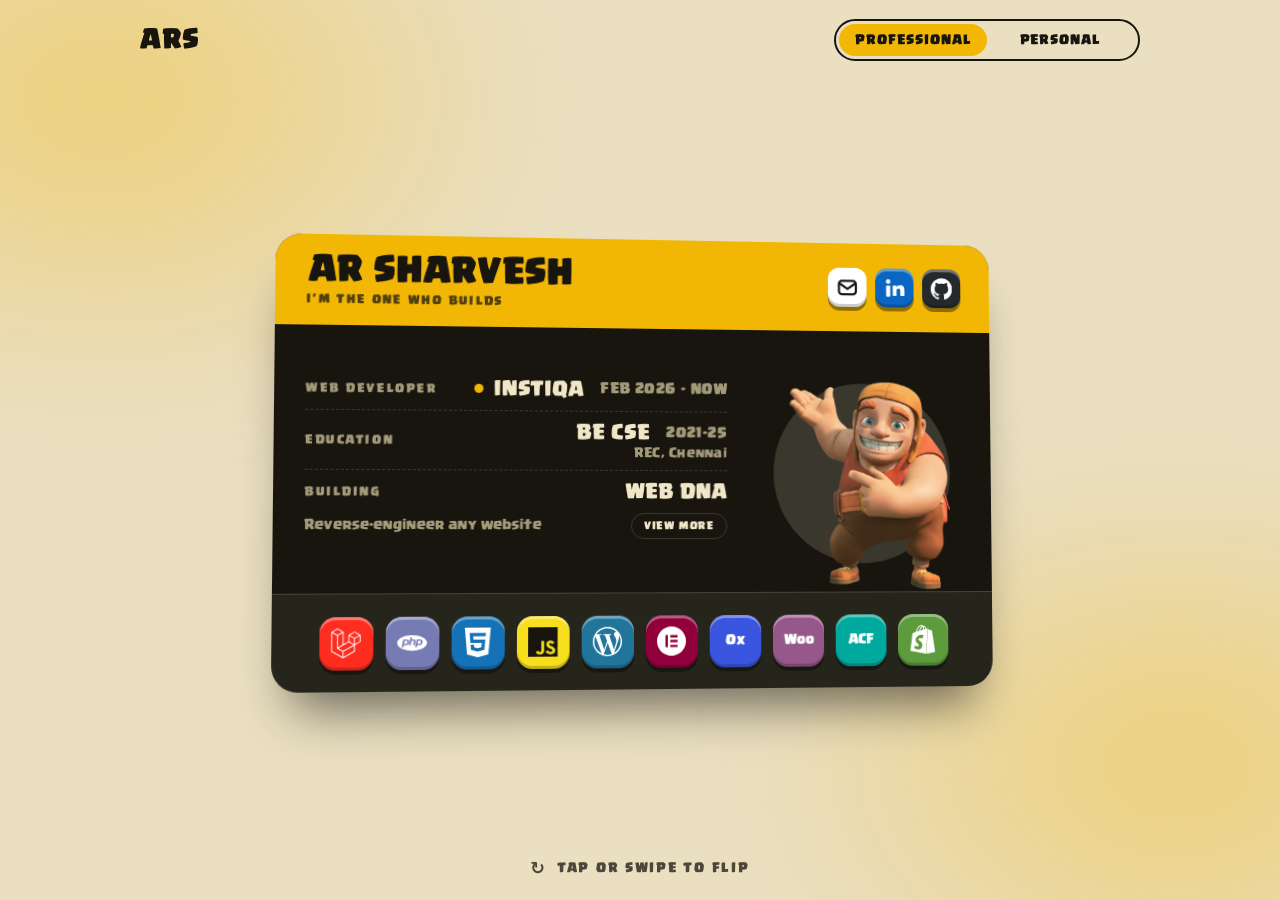
==== commit afd25794: "Swap Learning Companion for Web DNA and add projects sheet Building slot now links to Web DNA with a" ====
--- a/index.html
+++ b/index.html
@@ -250,8 +250,8 @@
       <div class="info">
         <div class="ln"><small>Web Developer</small><b class="live"><i class="dot"></i>Instiqa <em>Feb 2026 - now</em></b></div>
         <div class="ln"><small>Education</small><div class="rt"><b>BE CSE <em>2021-25</em></b><span>REC, Chennai</span></div></div>
-        <div class="sec"><div class="ln"><small>Building</small><b>Learning Companion</b></div>
-        <div class="bld"><span class="hm" aria-hidden="true"><svg viewBox="0 0 24 24" fill="currentColor"><path d="M14.5 2.5 21 9l-2.2 2.2-1.3-1.3-1.4 1.4L20 14.8 18.8 16l-3.3-3.3-9.7 9.7a2 2 0 0 1-2.8-2.8l9.7-9.7L9.4 6.6 10.6 5.4l3.1 3.1 1.4-1.4-1.3-1.3z"/></svg></span><div class="pb" role="progressbar" aria-valuenow="64" aria-valuemin="0" aria-valuemax="100" aria-label="Learning Companion progress"><i></i><span>Fixing bugs... 64%</span></div></div></div>
+        <div class="sec"><div class="ln"><small>Building</small><a class="wl" href="https://web-dna-dev.vercel.app/" target="_blank" rel="noopener noreferrer"><b>Web DNA</b></a></div>
+        <div class="bld"><p class="ds">Reverse-engineer any website</p><button class="vm" type="button" id="vmBtn" aria-haspopup="dialog" aria-controls="projSheet">View more</button></div></div>
       </div>
       <div class="av"><img src="[data-uri]" alt=""></div>
       <div class="ft"><span class="bd" style="--b:#ff2d20;--bf:#fff" title="Laravel"><svg viewBox="0 0 24 24" fill="currentColor" aria-hidden="true"><path d="M23.642 5.43a.364.364 0 01.014.1v5.149c0 .135-.073.26-.189.326l-4.323 2.49v4.934a.378.378 0 01-.188.326L9.93 23.949a.316.316 0 01-.066.027c-.008.002-.016.008-.024.01a.348.348 0 01-.192 0c-.011-.002-.02-.008-.03-.012-.02-.008-.042-.014-.062-.025L.533 18.755a.376.376 0 01-.189-.326V2.974c0-.033.005-.066.014-.098.003-.012.01-.02.014-.032a.369.369 0 01.023-.058c.004-.013.015-.022.023-.033l.033-.045c.012-.01.025-.018.037-.027.014-.012.027-.024.041-.034H.53L5.043.05a.375.375 0 01.375 0L9.93 2.647h.002c.015.01.027.021.04.033l.038.027c.013.014.02.03.033.045.008.011.02.021.025.033.01.02.017.038.024.058.003.011.01.021.013.032.01.031.014.064.014.098v9.652l3.76-2.164V5.527c0-.033.004-.066.013-.098.003-.01.01-.02.013-.032a.487.487 0 01.024-.059c.007-.012.018-.02.025-.033.012-.015.021-.03.033-.043.012-.012.025-.02.037-.028.014-.01.026-.023.041-.032h.001l4.513-2.598a.375.375 0 01.375 0l4.513 2.598c.016.01.027.021.042.031.012.01.025.018.036.028.013.014.022.03.034.044.008.012.019.021.024.033.011.02.018.04.024.06.006.01.012.021.015.032zm-.74 5.032V6.179l-1.578.908-2.182 1.256v4.283zm-4.51 7.75v-4.287l-2.147 1.225-6.126 3.498v4.325zM1.093 3.624v14.588l8.273 4.761v-4.325l-4.322-2.445-.002-.003H5.04c-.014-.01-.025-.021-.04-.031-.011-.01-.024-.018-.035-.027l-.001-.002c-.013-.012-.021-.025-.031-.04-.01-.011-.021-.022-.028-.036h-.002c-.008-.014-.013-.031-.02-.047-.006-.016-.014-.027-.018-.043a.49.49 0 01-.008-.057c-.002-.014-.006-.027-.006-.041V5.789l-2.18-1.257zM5.23.81L1.47 2.974l3.76 2.164 3.758-2.164zm1.956 13.505l2.182-1.256V3.624l-1.58.91-2.182 1.255v9.435zm11.581-10.95l-3.76 2.163 3.76 2.163 3.759-2.164zm-.376 4.978L16.21 7.087 14.63 6.18v4.283l2.182 1.256 1.58.908zm-8.65 9.654l5.514-3.148 2.756-1.572-3.757-2.163-4.323 2.489-3.941 2.27z"/></svg></span><span class="bd" style="--b:#777bb4;--bf:#fff" title="PHP"><svg viewBox="0 0 24 24" fill="currentColor" aria-hidden="true"><path d="M7.01 10.207h-.944l-.515 2.648h.838c.556 0 .97-.105 1.242-.314.272-.21.455-.559.55-1.049.092-.47.05-.802-.124-.995-.175-.193-.523-.29-1.047-.29zM12 5.688C5.373 5.688 0 8.514 0 12s5.373 6.313 12 6.313S24 15.486 24 12c0-3.486-5.373-6.312-12-6.312zm-3.26 7.451c-.261.25-.575.438-.917.551-.336.108-.765.164-1.285.164H5.357l-.327 1.681H3.652l1.23-6.326h2.65c.797 0 1.378.209 1.744.628.366.418.476 1.002.33 1.752a2.836 2.836 0 0 1-.305.847c-.143.255-.33.49-.561.703zm4.024.715l.543-2.799c.063-.318.039-.536-.068-.651-.107-.116-.336-.174-.687-.174H11.46l-.704 3.625H9.388l1.23-6.327h1.367l-.327 1.682h1.218c.767 0 1.295.134 1.586.401s.378.7.263 1.299l-.572 2.944h-1.389zm7.597-2.265a2.782 2.782 0 0 1-.305.847c-.143.255-.33.49-.561.703a2.44 2.44 0 0 1-.917.551c-.336.108-.765.164-1.286.164h-1.18l-.327 1.682h-1.378l1.23-6.326h2.649c.797 0 1.378.209 1.744.628.366.417.477 1.001.331 1.751zM17.766 10.207h-.943l-.516 2.648h.838c.557 0 .971-.105 1.242-.314.272-.21.455-.559.551-1.049.092-.47.049-.802-.125-.995s-.524-.29-1.047-.29z"/></svg></span><span class="bd" style="--b:#1572b6;--bf:#fff" title="CSS"><svg viewBox="0 0 24 24" fill="currentColor" aria-hidden="true"><path d="M1.5 0h21l-1.91 21.563L11.977 24l-8.564-2.438L1.5 0zm7.031 9.75l-.232-2.718 10.059.003.23-2.622L5.412 4.41l.698 8.01h9.126l-.326 3.426-2.91.804-2.955-.81-.188-2.11H6.248l.33 4.171L12 19.351l5.379-1.443.744-8.157H8.531z"/></svg></span><span class="bd" style="--b:#f7df1e;--bf:#17150e" title="JavaScript"><svg viewBox="0 0 24 24" fill="currentColor" aria-hidden="true"><path d="M0 0h24v24H0V0zm22.034 18.276c-.175-1.095-.888-2.015-3.003-2.873-.736-.345-1.554-.585-1.797-1.14-.091-.33-.105-.51-.046-.705.15-.646.915-.84 1.515-.66.39.12.75.42.976.9 1.034-.676 1.034-.676 1.755-1.125-.27-.42-.404-.601-.586-.78-.63-.705-1.469-1.065-2.834-1.034l-.705.089c-.676.165-1.32.525-1.71 1.005-1.14 1.291-.811 3.541.569 4.471 1.365 1.02 3.361 1.244 3.616 2.205.24 1.17-.87 1.545-1.966 1.41-.811-.18-1.26-.586-1.755-1.336l-1.83 1.051c.21.48.45.689.81 1.109 1.74 1.756 6.09 1.666 6.871-1.004.029-.09.24-.705.074-1.65l.046.067zm-8.983-7.245h-2.248c0 1.938-.009 3.864-.009 5.805 0 1.232.063 2.363-.138 2.711-.33.689-1.18.601-1.566.48-.396-.196-.597-.466-.83-.855-.063-.105-.11-.196-.127-.196l-1.825 1.125c.305.63.75 1.172 1.324 1.517.855.51 2.004.675 3.207.405.783-.226 1.458-.691 1.811-1.411.51-.93.402-2.07.397-3.346.012-2.054 0-4.109 0-6.179l.004-.056z"/></svg></span><span class="bd" style="--b:#21759b;--bf:#fff" title="WordPress"><svg viewBox="0 0 24 24" fill="currentColor" aria-hidden="true"><path d="M21.469 6.825c.84 1.537 1.318 3.3 1.318 5.175 0 3.979-2.156 7.456-5.363 9.325l3.295-9.527c.615-1.54.82-2.771.82-3.864 0-.405-.026-.78-.07-1.11m-7.981.105c.647-.03 1.232-.105 1.232-.105.582-.075.514-.93-.067-.899 0 0-1.755.135-2.88.135-1.064 0-2.85-.15-2.85-.15-.585-.03-.661.855-.075.885 0 0 .54.061 1.125.09l1.68 4.605-2.37 7.08L5.354 6.9c.649-.03 1.234-.1 1.234-.1.585-.075.516-.93-.065-.896 0 0-1.746.138-2.874.138-.2 0-.438-.008-.69-.015C4.911 3.15 8.235 1.215 12 1.215c2.809 0 5.365 1.072 7.286 2.833-.046-.003-.091-.009-.141-.009-1.06 0-1.812.923-1.812 1.914 0 .89.513 1.643 1.06 2.531.411.72.89 1.643.89 2.977 0 .915-.354 1.994-.821 3.479l-1.075 3.585-3.9-11.61.001.014zM12 22.784c-1.059 0-2.081-.153-3.048-.437l3.237-9.406 3.315 9.087c.024.053.05.101.078.149-1.12.393-2.325.609-3.582.609M1.211 12c0-1.564.336-3.05.935-4.39L7.29 21.709C3.694 19.96 1.212 16.271 1.211 12M12 0C5.385 0 0 5.385 0 12s5.385 12 12 12 12-5.385 12-12S18.615 0 12 0"/></svg></span><span class="bd" style="--b:#92003b;--bf:#fff" title="Elementor"><svg viewBox="0 0 24 24" fill="currentColor" aria-hidden="true"><path d="M12 0C5.372 0 0 5.372 0 12c0 6.626 5.372 12 12 12s12-5.372 12-12c0-6.626-5.372-12-12-12ZM9 17H7V7H9Zm8 0H11V15h6Zm0-4H11V11h6Zm0-4H11V7h6Z"/></svg></span><span class="bd" style="--b:#3a56e0;--bf:#fff" title="Oxygen">Ox</span><span class="bd" style="--b:#96588a;--bf:#fff" title="WooCommerce">Woo</span><span class="bd" style="--b:#00a99d;--bf:#fff" title="ACF">ACF</span><span class="bd" style="--b:#5e9b3d;--bf:#fff" title="Shopify"><svg viewBox="0 0 24 24" fill="currentColor" aria-hidden="true"><path d="M15.337 23.979l7.216-1.561s-2.604-17.613-2.625-17.73c-.018-.116-.114-.192-.211-.192s-1.929-.136-1.929-.136-1.275-1.274-1.439-1.411c-.045-.037-.075-.057-.121-.074l-.914 21.104h.023zM11.71 11.305s-.81-.424-1.774-.424c-1.447 0-1.504.906-1.504 1.141 0 1.232 3.24 1.715 3.24 4.629 0 2.295-1.44 3.76-3.406 3.76-2.354 0-3.54-1.465-3.54-1.465l.646-2.086s1.245 1.066 2.28 1.066c.675 0 .975-.545.975-.932 0-1.619-2.654-1.694-2.654-4.359-.034-2.237 1.571-4.416 4.827-4.416 1.257 0 1.875.361 1.875.361l-.945 2.715-.02.01zM11.17.83c.136 0 .271.038.405.135-.984.465-2.064 1.639-2.508 3.992-.656.213-1.293.405-1.889.578C7.697 3.75 8.951.84 11.17.84V.83zm1.235 2.949v.135c-.754.232-1.583.484-2.394.736.466-1.777 1.333-2.645 2.085-2.971.193.501.309 1.176.309 2.1zm.539-2.234c.694.074 1.141.867 1.429 1.755-.349.114-.735.231-1.158.366v-.252c0-.752-.096-1.371-.271-1.871v.002zm2.992 1.289c-.02 0-.06.021-.078.021s-.289.075-.714.21c-.423-1.233-1.176-2.37-2.508-2.37h-.115C12.135.209 11.669 0 11.265 0 8.159 0 6.675 3.877 6.21 5.846c-1.194.365-2.063.636-2.16.674-.675.213-.694.232-.772.87-.075.462-1.83 14.063-1.83 14.063L15.009 24l.927-21.166z"/></svg></span></div>
@@ -271,6 +271,63 @@
 </div>
 <p class="flip" id="hint"><i aria-hidden="true">&#8635;</i><span>Tap or swipe to flip</span></p>
 <div class="toast" id="toast" role="status" aria-live="polite"></div>
+<dialog class="sheet" id="projSheet" aria-labelledby="projT">
+  <div class="sh-in">
+    <span class="grab" aria-hidden="true"></span>
+    <div class="sh-hd"><h3 id="projT">Projects</h3><button class="x" type="button" id="shX" aria-label="Close">&times;</button></div>
+    <ul class="pl">
+      <li><a class="pj" href="https://web-dna-dev.vercel.app/" target="_blank" rel="noopener noreferrer"><span><small>Building</small><b>Web DNA</b></span><em>Open &#8599;</em></a></li>
+      <li><div class="pj"><span><small>In progress</small><b>Learning Companion</b></span><em>Soon</em></div></li>
+    </ul>
+  </div>
+</dialog>
+<style>
+/* "View more" + projects sheet */
+.dk .wl { text-decoration: none; color: inherit; }
+.dk .wl:hover b { color: var(--cd); }
+.dk .ds { flex: 1; min-width: 0; font-size: .82rem; line-height: 1.25; color: var(--cd); white-space: nowrap; overflow: hidden; text-overflow: ellipsis; }
+@media (max-width: 400px) { .dk .ds { font-size: .76rem; white-space: normal; } .dk .bld { gap: 8px; } }
+.vm { flex: none; height: 26px; padding: 0 12px; border: 1.5px solid var(--cl); border-radius: 99px; background: none; color: inherit; font: inherit; font-weight: 700; font-size: .62rem; letter-spacing: .08em; text-transform: uppercase; white-space: nowrap; cursor: pointer; transition: transform .3s var(--e), border-color .3s ease; }
+.vm:hover { border-color: var(--ca); transform: translateY(-2px); } .vm:active { transform: scale(.95); }
+.vm:focus-visible { outline: 2px solid var(--ca); outline-offset: 2px; }
+.sheet { --cb: #17150e; --cf: #f0e6c8; --ca: #f2b705; --cd: #a39a7a; --cl: rgba(240, 230, 200, .16); position: fixed; inset: auto 0 0 0; margin: 0 auto; width: min(100%, 520px); max-width: 100%; max-height: 80dvh; padding: 0; border: 0; border-radius: 28px 28px 0 0; background: var(--cb); color: var(--cf); font-family: inherit; box-shadow: inset 0 2px 0 rgba(255, 255, 255, .14), 0 -20px 50px -20px rgba(0, 0, 0, .6); overflow: auto; }
+.sheet[open] { animation: shUp .45s var(--e); }
+.sheet.out { animation: shDown .3s ease-in forwards; }
+.sheet::backdrop { background: rgba(0, 0, 0, .45); }
+.sheet[open]::backdrop { animation: shFade .35s ease; }
+.sheet.out::backdrop { animation: shFade .3s ease reverse forwards; }
+@keyframes shUp { from { translate: 0 100%; } }
+@keyframes shDown { to { translate: 0 100%; } }
+@keyframes shFade { from { opacity: 0; } }
+.sh-in { display: flex; flex-direction: column; gap: 14px; padding: 12px 22px calc(22px + env(safe-area-inset-bottom, 0px)); }
+.grab { align-self: center; width: 44px; height: 5px; border-radius: 99px; background: var(--cl); }
+.sh-hd { display: flex; align-items: center; justify-content: space-between; }
+.sh-hd h3 { font-size: 1.4rem; font-weight: 700; text-transform: uppercase; line-height: 1; }
+.sh-hd .x { width: 36px; height: 36px; border: 1.5px solid var(--cl); border-radius: 50%; background: none; color: inherit; font: inherit; font-size: 1.3rem; line-height: 1; cursor: pointer; }
+.sh-hd .x:hover { border-color: var(--ca); }
+.pl { list-style: none; padding: 0; display: flex; flex-direction: column; gap: 10px; }
+.pj { display: flex; align-items: center; justify-content: space-between; gap: 12px; padding: 14px 16px; border: 1.5px solid var(--cl); border-radius: 18px; text-decoration: none; color: inherit; transition: transform .3s var(--e), border-color .3s ease; }
+a.pj:hover { border-color: var(--ca); transform: translateY(-2px); }
+.pj span { display: flex; flex-direction: column; gap: 4px; min-width: 0; }
+.pj small { font-size: .64rem; letter-spacing: .14em; text-transform: uppercase; color: var(--cd); font-weight: 700; }
+.pj b { font-size: 1.15rem; text-transform: uppercase; line-height: 1; }
+.pj em { flex: none; font-style: normal; font-weight: 700; font-size: .66rem; letter-spacing: .1em; text-transform: uppercase; color: var(--ca); }
+</style>
+<script>
+(function () {
+  var sh = document.getElementById('projSheet'), btn = document.getElementById('vmBtn');
+  if (!sh || !btn || typeof sh.showModal !== 'function') return;
+  function close() {
+    if (!sh.open || sh.classList.contains('out')) return;
+    sh.classList.add('out');
+    setTimeout(function () { sh.classList.remove('out'); sh.close(); btn.focus(); }, 300);
+  }
+  btn.addEventListener('click', function (e) { e.stopPropagation(); sh.showModal(); });
+  document.getElementById('shX').addEventListener('click', close);
+  sh.addEventListener('click', function (e) { if (e.target === sh) close(); });
+  sh.addEventListener('cancel', function (e) { e.preventDefault(); close(); });
+})();
+</script>
 
 <style>
 /* Tech badges: 2 rows (5 + 4) on mobile, same image size on both sides */
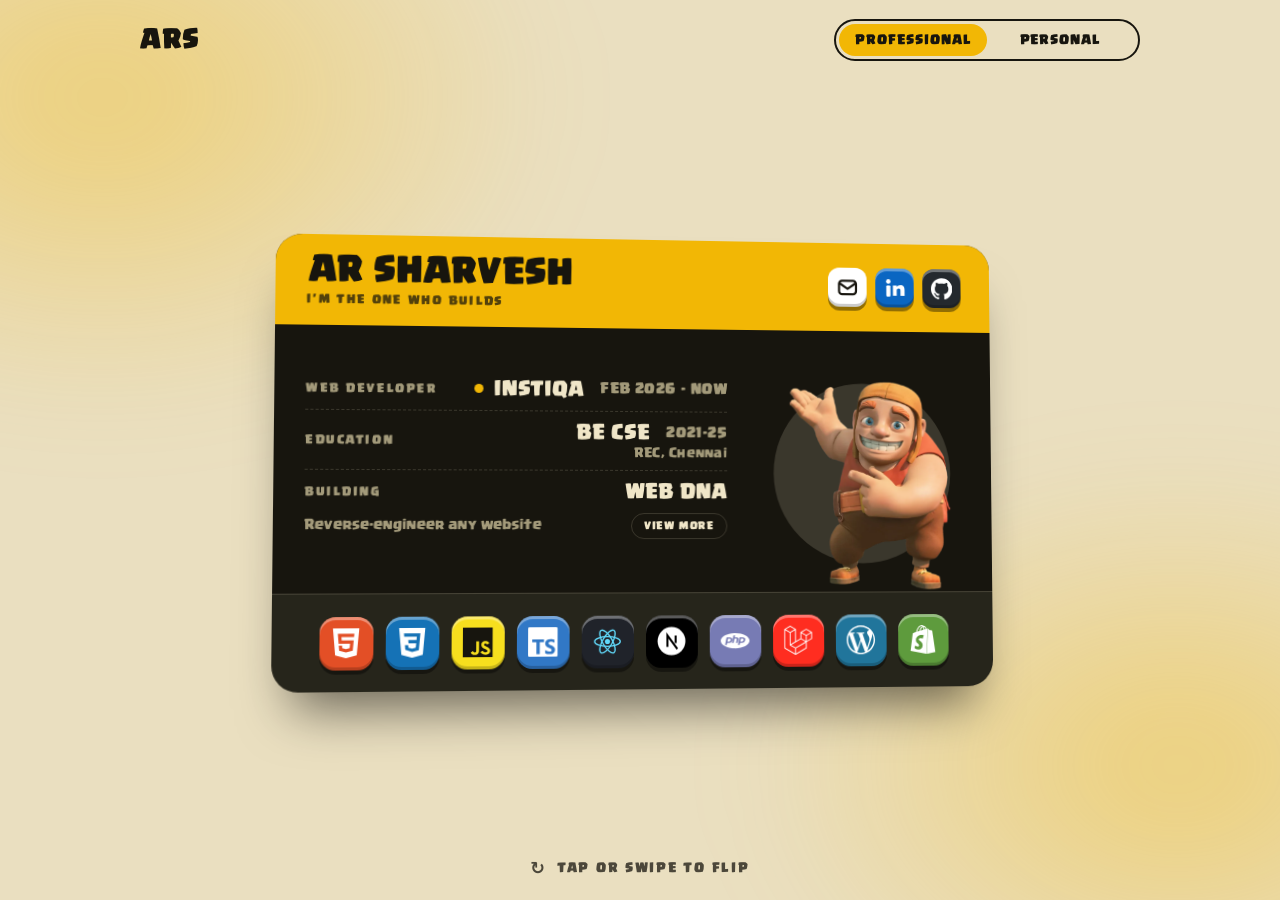
==== commit 93350e0d: "Update tech stack badges and remove close button ring - Tech row is now HTML5, CSS3, JavaScript, Typ" ====
--- a/index.html
+++ b/index.html
@@ -254,7 +254,7 @@
         <div class="bld"><p class="ds">Reverse-engineer any website</p><button class="vm" type="button" id="vmBtn" aria-haspopup="dialog" aria-controls="projSheet">View more</button></div></div>
       </div>
       <div class="av"><img src="[data-uri]" alt=""></div>
-      <div class="ft"><span class="bd" style="--b:#ff2d20;--bf:#fff" title="Laravel"><svg viewBox="0 0 24 24" fill="currentColor" aria-hidden="true"><path d="M23.642 5.43a.364.364 0 01.014.1v5.149c0 .135-.073.26-.189.326l-4.323 2.49v4.934a.378.378 0 01-.188.326L9.93 23.949a.316.316 0 01-.066.027c-.008.002-.016.008-.024.01a.348.348 0 01-.192 0c-.011-.002-.02-.008-.03-.012-.02-.008-.042-.014-.062-.025L.533 18.755a.376.376 0 01-.189-.326V2.974c0-.033.005-.066.014-.098.003-.012.01-.02.014-.032a.369.369 0 01.023-.058c.004-.013.015-.022.023-.033l.033-.045c.012-.01.025-.018.037-.027.014-.012.027-.024.041-.034H.53L5.043.05a.375.375 0 01.375 0L9.93 2.647h.002c.015.01.027.021.04.033l.038.027c.013.014.02.03.033.045.008.011.02.021.025.033.01.02.017.038.024.058.003.011.01.021.013.032.01.031.014.064.014.098v9.652l3.76-2.164V5.527c0-.033.004-.066.013-.098.003-.01.01-.02.013-.032a.487.487 0 01.024-.059c.007-.012.018-.02.025-.033.012-.015.021-.03.033-.043.012-.012.025-.02.037-.028.014-.01.026-.023.041-.032h.001l4.513-2.598a.375.375 0 01.375 0l4.513 2.598c.016.01.027.021.042.031.012.01.025.018.036.028.013.014.022.03.034.044.008.012.019.021.024.033.011.02.018.04.024.06.006.01.012.021.015.032zm-.74 5.032V6.179l-1.578.908-2.182 1.256v4.283zm-4.51 7.75v-4.287l-2.147 1.225-6.126 3.498v4.325zM1.093 3.624v14.588l8.273 4.761v-4.325l-4.322-2.445-.002-.003H5.04c-.014-.01-.025-.021-.04-.031-.011-.01-.024-.018-.035-.027l-.001-.002c-.013-.012-.021-.025-.031-.04-.01-.011-.021-.022-.028-.036h-.002c-.008-.014-.013-.031-.02-.047-.006-.016-.014-.027-.018-.043a.49.49 0 01-.008-.057c-.002-.014-.006-.027-.006-.041V5.789l-2.18-1.257zM5.23.81L1.47 2.974l3.76 2.164 3.758-2.164zm1.956 13.505l2.182-1.256V3.624l-1.58.91-2.182 1.255v9.435zm11.581-10.95l-3.76 2.163 3.76 2.163 3.759-2.164zm-.376 4.978L16.21 7.087 14.63 6.18v4.283l2.182 1.256 1.58.908zm-8.65 9.654l5.514-3.148 2.756-1.572-3.757-2.163-4.323 2.489-3.941 2.27z"/></svg></span><span class="bd" style="--b:#777bb4;--bf:#fff" title="PHP"><svg viewBox="0 0 24 24" fill="currentColor" aria-hidden="true"><path d="M7.01 10.207h-.944l-.515 2.648h.838c.556 0 .97-.105 1.242-.314.272-.21.455-.559.55-1.049.092-.47.05-.802-.124-.995-.175-.193-.523-.29-1.047-.29zM12 5.688C5.373 5.688 0 8.514 0 12s5.373 6.313 12 6.313S24 15.486 24 12c0-3.486-5.373-6.312-12-6.312zm-3.26 7.451c-.261.25-.575.438-.917.551-.336.108-.765.164-1.285.164H5.357l-.327 1.681H3.652l1.23-6.326h2.65c.797 0 1.378.209 1.744.628.366.418.476 1.002.33 1.752a2.836 2.836 0 0 1-.305.847c-.143.255-.33.49-.561.703zm4.024.715l.543-2.799c.063-.318.039-.536-.068-.651-.107-.116-.336-.174-.687-.174H11.46l-.704 3.625H9.388l1.23-6.327h1.367l-.327 1.682h1.218c.767 0 1.295.134 1.586.401s.378.7.263 1.299l-.572 2.944h-1.389zm7.597-2.265a2.782 2.782 0 0 1-.305.847c-.143.255-.33.49-.561.703a2.44 2.44 0 0 1-.917.551c-.336.108-.765.164-1.286.164h-1.18l-.327 1.682h-1.378l1.23-6.326h2.649c.797 0 1.378.209 1.744.628.366.417.477 1.001.331 1.751zM17.766 10.207h-.943l-.516 2.648h.838c.557 0 .971-.105 1.242-.314.272-.21.455-.559.551-1.049.092-.47.049-.802-.125-.995s-.524-.29-1.047-.29z"/></svg></span><span class="bd" style="--b:#1572b6;--bf:#fff" title="CSS"><svg viewBox="0 0 24 24" fill="currentColor" aria-hidden="true"><path d="M1.5 0h21l-1.91 21.563L11.977 24l-8.564-2.438L1.5 0zm7.031 9.75l-.232-2.718 10.059.003.23-2.622L5.412 4.41l.698 8.01h9.126l-.326 3.426-2.91.804-2.955-.81-.188-2.11H6.248l.33 4.171L12 19.351l5.379-1.443.744-8.157H8.531z"/></svg></span><span class="bd" style="--b:#f7df1e;--bf:#17150e" title="JavaScript"><svg viewBox="0 0 24 24" fill="currentColor" aria-hidden="true"><path d="M0 0h24v24H0V0zm22.034 18.276c-.175-1.095-.888-2.015-3.003-2.873-.736-.345-1.554-.585-1.797-1.14-.091-.33-.105-.51-.046-.705.15-.646.915-.84 1.515-.66.39.12.75.42.976.9 1.034-.676 1.034-.676 1.755-1.125-.27-.42-.404-.601-.586-.78-.63-.705-1.469-1.065-2.834-1.034l-.705.089c-.676.165-1.32.525-1.71 1.005-1.14 1.291-.811 3.541.569 4.471 1.365 1.02 3.361 1.244 3.616 2.205.24 1.17-.87 1.545-1.966 1.41-.811-.18-1.26-.586-1.755-1.336l-1.83 1.051c.21.48.45.689.81 1.109 1.74 1.756 6.09 1.666 6.871-1.004.029-.09.24-.705.074-1.65l.046.067zm-8.983-7.245h-2.248c0 1.938-.009 3.864-.009 5.805 0 1.232.063 2.363-.138 2.711-.33.689-1.18.601-1.566.48-.396-.196-.597-.466-.83-.855-.063-.105-.11-.196-.127-.196l-1.825 1.125c.305.63.75 1.172 1.324 1.517.855.51 2.004.675 3.207.405.783-.226 1.458-.691 1.811-1.411.51-.93.402-2.07.397-3.346.012-2.054 0-4.109 0-6.179l.004-.056z"/></svg></span><span class="bd" style="--b:#21759b;--bf:#fff" title="WordPress"><svg viewBox="0 0 24 24" fill="currentColor" aria-hidden="true"><path d="M21.469 6.825c.84 1.537 1.318 3.3 1.318 5.175 0 3.979-2.156 7.456-5.363 9.325l3.295-9.527c.615-1.54.82-2.771.82-3.864 0-.405-.026-.78-.07-1.11m-7.981.105c.647-.03 1.232-.105 1.232-.105.582-.075.514-.93-.067-.899 0 0-1.755.135-2.88.135-1.064 0-2.85-.15-2.85-.15-.585-.03-.661.855-.075.885 0 0 .54.061 1.125.09l1.68 4.605-2.37 7.08L5.354 6.9c.649-.03 1.234-.1 1.234-.1.585-.075.516-.93-.065-.896 0 0-1.746.138-2.874.138-.2 0-.438-.008-.69-.015C4.911 3.15 8.235 1.215 12 1.215c2.809 0 5.365 1.072 7.286 2.833-.046-.003-.091-.009-.141-.009-1.06 0-1.812.923-1.812 1.914 0 .89.513 1.643 1.06 2.531.411.72.89 1.643.89 2.977 0 .915-.354 1.994-.821 3.479l-1.075 3.585-3.9-11.61.001.014zM12 22.784c-1.059 0-2.081-.153-3.048-.437l3.237-9.406 3.315 9.087c.024.053.05.101.078.149-1.12.393-2.325.609-3.582.609M1.211 12c0-1.564.336-3.05.935-4.39L7.29 21.709C3.694 19.96 1.212 16.271 1.211 12M12 0C5.385 0 0 5.385 0 12s5.385 12 12 12 12-5.385 12-12S18.615 0 12 0"/></svg></span><span class="bd" style="--b:#92003b;--bf:#fff" title="Elementor"><svg viewBox="0 0 24 24" fill="currentColor" aria-hidden="true"><path d="M12 0C5.372 0 0 5.372 0 12c0 6.626 5.372 12 12 12s12-5.372 12-12c0-6.626-5.372-12-12-12ZM9 17H7V7H9Zm8 0H11V15h6Zm0-4H11V11h6Zm0-4H11V7h6Z"/></svg></span><span class="bd" style="--b:#3a56e0;--bf:#fff" title="Oxygen">Ox</span><span class="bd" style="--b:#96588a;--bf:#fff" title="WooCommerce">Woo</span><span class="bd" style="--b:#00a99d;--bf:#fff" title="ACF">ACF</span><span class="bd" style="--b:#5e9b3d;--bf:#fff" title="Shopify"><svg viewBox="0 0 24 24" fill="currentColor" aria-hidden="true"><path d="M15.337 23.979l7.216-1.561s-2.604-17.613-2.625-17.73c-.018-.116-.114-.192-.211-.192s-1.929-.136-1.929-.136-1.275-1.274-1.439-1.411c-.045-.037-.075-.057-.121-.074l-.914 21.104h.023zM11.71 11.305s-.81-.424-1.774-.424c-1.447 0-1.504.906-1.504 1.141 0 1.232 3.24 1.715 3.24 4.629 0 2.295-1.44 3.76-3.406 3.76-2.354 0-3.54-1.465-3.54-1.465l.646-2.086s1.245 1.066 2.28 1.066c.675 0 .975-.545.975-.932 0-1.619-2.654-1.694-2.654-4.359-.034-2.237 1.571-4.416 4.827-4.416 1.257 0 1.875.361 1.875.361l-.945 2.715-.02.01zM11.17.83c.136 0 .271.038.405.135-.984.465-2.064 1.639-2.508 3.992-.656.213-1.293.405-1.889.578C7.697 3.75 8.951.84 11.17.84V.83zm1.235 2.949v.135c-.754.232-1.583.484-2.394.736.466-1.777 1.333-2.645 2.085-2.971.193.501.309 1.176.309 2.1zm.539-2.234c.694.074 1.141.867 1.429 1.755-.349.114-.735.231-1.158.366v-.252c0-.752-.096-1.371-.271-1.871v.002zm2.992 1.289c-.02 0-.06.021-.078.021s-.289.075-.714.21c-.423-1.233-1.176-2.37-2.508-2.37h-.115C12.135.209 11.669 0 11.265 0 8.159 0 6.675 3.877 6.21 5.846c-1.194.365-2.063.636-2.16.674-.675.213-.694.232-.772.87-.075.462-1.83 14.063-1.83 14.063L15.009 24l.927-21.166z"/></svg></span></div>
+      <div class="ft"><span class="bd" style="--b:#e34f26;--bf:#fff" title="HTML5"><svg viewBox="0 0 24 24" fill="currentColor" aria-hidden="true"><path d="M1.5 0h21l-1.91 21.563L11.977 24l-8.564-2.438L1.5 0zm7.031 9.75l-.232-2.718 10.059.003.23-2.622L5.412 4.41l.698 8.01h9.126l-.326 3.426-2.91.804-2.955-.81-.188-2.11H6.248l.33 4.171L12 19.351l5.379-1.443.744-8.157H8.531z"/></svg></span><span class="bd" style="--b:#1572b6;--bf:#fff" title="CSS3"><svg viewBox="0 0 24 24" fill="currentColor" aria-hidden="true"><path d="M1.5 0h21l-1.91 21.563L11.977 24l-8.565-2.438L1.5 0zm17.09 4.413L5.41 4.41l.213 2.622 10.125.002-.255 2.716h-6.64l.24 2.573h6.182l-.366 3.523-2.91.804-2.956-.81-.188-2.11h-2.61l.29 3.751L12 19.351l5.379-1.443.744-8.157h-.002z"/></svg></span><span class="bd" style="--b:#f7df1e;--bf:#17150e" title="JavaScript"><svg viewBox="0 0 24 24" fill="currentColor" aria-hidden="true"><path d="M0 0h24v24H0V0zm22.034 18.276c-.175-1.095-.888-2.015-3.003-2.873-.736-.345-1.554-.585-1.797-1.14-.091-.33-.105-.51-.046-.705.15-.646.915-.84 1.515-.66.39.12.75.42.976.9 1.034-.676 1.034-.676 1.755-1.125-.27-.42-.404-.601-.586-.78-.63-.705-1.469-1.065-2.834-1.034l-.705.089c-.676.165-1.32.525-1.71 1.005-1.14 1.291-.811 3.541.569 4.471 1.365 1.02 3.361 1.244 3.616 2.205.24 1.17-.87 1.545-1.966 1.41-.811-.18-1.26-.586-1.755-1.336l-1.83 1.051c.21.48.45.689.81 1.109 1.74 1.756 6.09 1.666 6.871-1.004.029-.09.24-.705.074-1.65l.046.067zm-8.983-7.245h-2.248c0 1.938-.009 3.864-.009 5.805 0 1.232.063 2.363-.138 2.711-.33.689-1.18.601-1.566.48-.396-.196-.597-.466-.83-.855-.063-.105-.11-.196-.127-.196l-1.825 1.125c.305.63.75 1.172 1.324 1.517.855.51 2.004.675 3.207.405.783-.226 1.458-.691 1.811-1.411.51-.93.402-2.07.397-3.346.012-2.054 0-4.109 0-6.179l.004-.056z"/></svg></span><span class="bd" style="--b:#3178c6;--bf:#fff" title="TypeScript"><svg viewBox="0 0 24 24" fill="currentColor" aria-hidden="true"><path d="M1.125 0C.502 0 0 .502 0 1.125v21.75C0 23.498.502 24 1.125 24h21.75c.623 0 1.125-.502 1.125-1.125V1.125C24 .502 23.498 0 22.875 0zm17.363 9.75c.612 0 1.154.037 1.627.111a6.38 6.38 0 0 1 1.306.34v2.458a3.95 3.95 0 0 0-.643-.361 5.093 5.093 0 0 0-.717-.26 5.453 5.453 0 0 0-1.426-.2c-.3 0-.573.028-.819.086a2.1 2.1 0 0 0-.623.242c-.17.104-.3.229-.393.374a.888.888 0 0 0-.14.49c0 .196.053.373.156.529.104.156.252.304.443.444s.423.276.696.41c.273.135.582.274.926.416.47.197.892.407 1.266.628.374.222.695.473.963.753.268.279.472.598.614.957.142.359.214.776.214 1.253 0 .657-.125 1.21-.373 1.656a3.033 3.033 0 0 1-1.012 1.085 4.38 4.38 0 0 1-1.487.596c-.566.12-1.163.18-1.79.18a9.916 9.916 0 0 1-1.84-.164 5.544 5.544 0 0 1-1.512-.493v-2.63a5.033 5.033 0 0 0 3.237 1.2c.333 0 .624-.03.872-.09.249-.06.456-.144.623-.25.166-.108.29-.234.373-.38a1.023 1.023 0 0 0-.074-1.089 2.12 2.12 0 0 0-.537-.5 5.597 5.597 0 0 0-.807-.444 27.72 27.72 0 0 0-1.007-.436c-.918-.383-1.602-.852-2.053-1.405-.45-.553-.676-1.222-.676-2.005 0-.614.123-1.141.369-1.582.246-.441.58-.804 1.004-1.089a4.494 4.494 0 0 1 1.47-.629 7.536 7.536 0 0 1 1.77-.201zm-15.113.188h9.563v2.166H9.506v9.646H6.789v-9.646H3.375z"/></svg></span><span class="bd" style="--b:#20232a;--bf:#61dafb" title="React"><svg viewBox="-12 -12 24 24" fill="none" stroke="currentColor" stroke-width="1.1" aria-hidden="true"><circle r="2.1" fill="currentColor" stroke="none"/><ellipse rx="10.5" ry="4"/><ellipse rx="10.5" ry="4" transform="rotate(60)"/><ellipse rx="10.5" ry="4" transform="rotate(120)"/></svg></span><span class="bd" style="--b:#000;--bf:#fff" title="Next.js"><svg viewBox="0 0 24 24" aria-hidden="true"><circle cx="12" cy="12" r="11.5" fill="currentColor"/><path d="M8.6 16.6V7.4l8.2 11M15.4 7.4v6.2" fill="none" stroke="#000" stroke-width="1.7"/></svg></span><span class="bd" style="--b:#777bb4;--bf:#fff" title="PHP"><svg viewBox="0 0 24 24" fill="currentColor" aria-hidden="true"><path d="M7.01 10.207h-.944l-.515 2.648h.838c.556 0 .97-.105 1.242-.314.272-.21.455-.559.55-1.049.092-.47.05-.802-.124-.995-.175-.193-.523-.29-1.047-.29zM12 5.688C5.373 5.688 0 8.514 0 12s5.373 6.313 12 6.313S24 15.486 24 12c0-3.486-5.373-6.312-12-6.312zm-3.26 7.451c-.261.25-.575.438-.917.551-.336.108-.765.164-1.285.164H5.357l-.327 1.681H3.652l1.23-6.326h2.65c.797 0 1.378.209 1.744.628.366.418.476 1.002.33 1.752a2.836 2.836 0 0 1-.305.847c-.143.255-.33.49-.561.703zm4.024.715l.543-2.799c.063-.318.039-.536-.068-.651-.107-.116-.336-.174-.687-.174H11.46l-.704 3.625H9.388l1.23-6.327h1.367l-.327 1.682h1.218c.767 0 1.295.134 1.586.401s.378.7.263 1.299l-.572 2.944h-1.389zm7.597-2.265a2.782 2.782 0 0 1-.305.847c-.143.255-.33.49-.561.703a2.44 2.44 0 0 1-.917.551c-.336.108-.765.164-1.286.164h-1.18l-.327 1.682h-1.378l1.23-6.326h2.649c.797 0 1.378.209 1.744.628.366.417.477 1.001.331 1.751zM17.766 10.207h-.943l-.516 2.648h.838c.557 0 .971-.105 1.242-.314.272-.21.455-.559.551-1.049.092-.47.049-.802-.125-.995s-.524-.29-1.047-.29z"/></svg></span><span class="bd" style="--b:#ff2d20;--bf:#fff" title="Laravel"><svg viewBox="0 0 24 24" fill="currentColor" aria-hidden="true"><path d="M23.642 5.43a.364.364 0 01.014.1v5.149c0 .135-.073.26-.189.326l-4.323 2.49v4.934a.378.378 0 01-.188.326L9.93 23.949a.316.316 0 01-.066.027c-.008.002-.016.008-.024.01a.348.348 0 01-.192 0c-.011-.002-.02-.008-.03-.012-.02-.008-.042-.014-.062-.025L.533 18.755a.376.376 0 01-.189-.326V2.974c0-.033.005-.066.014-.098.003-.012.01-.02.014-.032a.369.369 0 01.023-.058c.004-.013.015-.022.023-.033l.033-.045c.012-.01.025-.018.037-.027.014-.012.027-.024.041-.034H.53L5.043.05a.375.375 0 01.375 0L9.93 2.647h.002c.015.01.027.021.04.033l.038.027c.013.014.02.03.033.045.008.011.02.021.025.033.01.02.017.038.024.058.003.011.01.021.013.032.01.031.014.064.014.098v9.652l3.76-2.164V5.527c0-.033.004-.066.013-.098.003-.01.01-.02.013-.032a.487.487 0 01.024-.059c.007-.012.018-.02.025-.033.012-.015.021-.03.033-.043.012-.012.025-.02.037-.028.014-.01.026-.023.041-.032h.001l4.513-2.598a.375.375 0 01.375 0l4.513 2.598c.016.01.027.021.042.031.012.01.025.018.036.028.013.014.022.03.034.044.008.012.019.021.024.033.011.02.018.04.024.06.006.01.012.021.015.032zm-.74 5.032V6.179l-1.578.908-2.182 1.256v4.283zm-4.51 7.75v-4.287l-2.147 1.225-6.126 3.498v4.325zM1.093 3.624v14.588l8.273 4.761v-4.325l-4.322-2.445-.002-.003H5.04c-.014-.01-.025-.021-.04-.031-.011-.01-.024-.018-.035-.027l-.001-.002c-.013-.012-.021-.025-.031-.04-.01-.011-.021-.022-.028-.036h-.002c-.008-.014-.013-.031-.02-.047-.006-.016-.014-.027-.018-.043a.49.49 0 01-.008-.057c-.002-.014-.006-.027-.006-.041V5.789l-2.18-1.257zM5.23.81L1.47 2.974l3.76 2.164 3.758-2.164zm1.956 13.505l2.182-1.256V3.624l-1.58.91-2.182 1.255v9.435zm11.581-10.95l-3.76 2.163 3.76 2.163 3.759-2.164zm-.376 4.978L16.21 7.087 14.63 6.18v4.283l2.182 1.256 1.58.908zm-8.65 9.654l5.514-3.148 2.756-1.572-3.757-2.163-4.323 2.489-3.941 2.27z"/></svg></span><span class="bd" style="--b:#21759b;--bf:#fff" title="WordPress"><svg viewBox="0 0 24 24" fill="currentColor" aria-hidden="true"><path d="M21.469 6.825c.84 1.537 1.318 3.3 1.318 5.175 0 3.979-2.156 7.456-5.363 9.325l3.295-9.527c.615-1.54.82-2.771.82-3.864 0-.405-.026-.78-.07-1.11m-7.981.105c.647-.03 1.232-.105 1.232-.105.582-.075.514-.93-.067-.899 0 0-1.755.135-2.88.135-1.064 0-2.85-.15-2.85-.15-.585-.03-.661.855-.075.885 0 0 .54.061 1.125.09l1.68 4.605-2.37 7.08L5.354 6.9c.649-.03 1.234-.1 1.234-.1.585-.075.516-.93-.065-.896 0 0-1.746.138-2.874.138-.2 0-.438-.008-.69-.015C4.911 3.15 8.235 1.215 12 1.215c2.809 0 5.365 1.072 7.286 2.833-.046-.003-.091-.009-.141-.009-1.06 0-1.812.923-1.812 1.914 0 .89.513 1.643 1.06 2.531.411.72.89 1.643.89 2.977 0 .915-.354 1.994-.821 3.479l-1.075 3.585-3.9-11.61.001.014zM12 22.784c-1.059 0-2.081-.153-3.048-.437l3.237-9.406 3.315 9.087c.024.053.05.101.078.149-1.12.393-2.325.609-3.582.609M1.211 12c0-1.564.336-3.05.935-4.39L7.29 21.709C3.694 19.96 1.212 16.271 1.211 12M12 0C5.385 0 0 5.385 0 12s5.385 12 12 12 12-5.385 12-12S18.615 0 12 0"/></svg></span><span class="bd" style="--b:#5e9b3d;--bf:#fff" title="Shopify"><svg viewBox="0 0 24 24" fill="currentColor" aria-hidden="true"><path d="M15.337 23.979l7.216-1.561s-2.604-17.613-2.625-17.73c-.018-.116-.114-.192-.211-.192s-1.929-.136-1.929-.136-1.275-1.274-1.439-1.411c-.045-.037-.075-.057-.121-.074l-.914 21.104h.023zM11.71 11.305s-.81-.424-1.774-.424c-1.447 0-1.504.906-1.504 1.141 0 1.232 3.24 1.715 3.24 4.629 0 2.295-1.44 3.76-3.406 3.76-2.354 0-3.54-1.465-3.54-1.465l.646-2.086s1.245 1.066 2.28 1.066c.675 0 .975-.545.975-.932 0-1.619-2.654-1.694-2.654-4.359-.034-2.237 1.571-4.416 4.827-4.416 1.257 0 1.875.361 1.875.361l-.945 2.715-.02.01zM11.17.83c.136 0 .271.038.405.135-.984.465-2.064 1.639-2.508 3.992-.656.213-1.293.405-1.889.578C7.697 3.75 8.951.84 11.17.84V.83zm1.235 2.949v.135c-.754.232-1.583.484-2.394.736.466-1.777 1.333-2.645 2.085-2.971.193.501.309 1.176.309 2.1zm.539-2.234c.694.074 1.141.867 1.429 1.755-.349.114-.735.231-1.158.366v-.252c0-.752-.096-1.371-.271-1.871v.002zm2.992 1.289c-.02 0-.06.021-.078.021s-.289.075-.714.21c-.423-1.233-1.176-2.37-2.508-2.37h-.115C12.135.209 11.669 0 11.265 0 8.159 0 6.675 3.877 6.21 5.846c-1.194.365-2.063.636-2.16.674-.675.213-.694.232-.772.87-.075.462-1.83 14.063-1.83 14.063L15.009 24l.927-21.166z"/></svg></span></div>
     </section>
     <section class="face back" id="backD" inert aria-hidden="true">
       <div class="hd"><div class="ttl"><h2>ARS</h2><p class="bio">Nothing, just chilling, killing</p></div><small>Personal</small></div>
@@ -303,8 +303,9 @@
 .grab { align-self: center; width: 44px; height: 5px; border-radius: 99px; background: var(--cl); }
 .sh-hd { display: flex; align-items: center; justify-content: space-between; }
 .sh-hd h3 { font-size: 1.4rem; font-weight: 700; text-transform: uppercase; line-height: 1; }
-.sh-hd .x { width: 36px; height: 36px; border: 1.5px solid var(--cl); border-radius: 50%; background: none; color: inherit; font: inherit; font-size: 1.3rem; line-height: 1; cursor: pointer; }
-.sh-hd .x:hover { border-color: var(--ca); }
+.sh-hd .x { width: 36px; height: 36px; border: 0; border-radius: 50%; background: none; color: inherit; font: inherit; font-size: 1.3rem; line-height: 1; cursor: pointer; }
+.sh-hd .x:hover, .sh-hd .x:focus-visible { color: var(--ca); }
+.sh-hd .x:focus { outline: none; }
 .pl { list-style: none; padding: 0; display: flex; flex-direction: column; gap: 10px; }
 .pj { display: flex; align-items: center; justify-content: space-between; gap: 12px; padding: 14px 16px; border: 1.5px solid var(--cl); border-radius: 18px; text-decoration: none; color: inherit; transition: transform .3s var(--e), border-color .3s ease; }
 a.pj:hover { border-color: var(--ca); transform: translateY(-2px); }
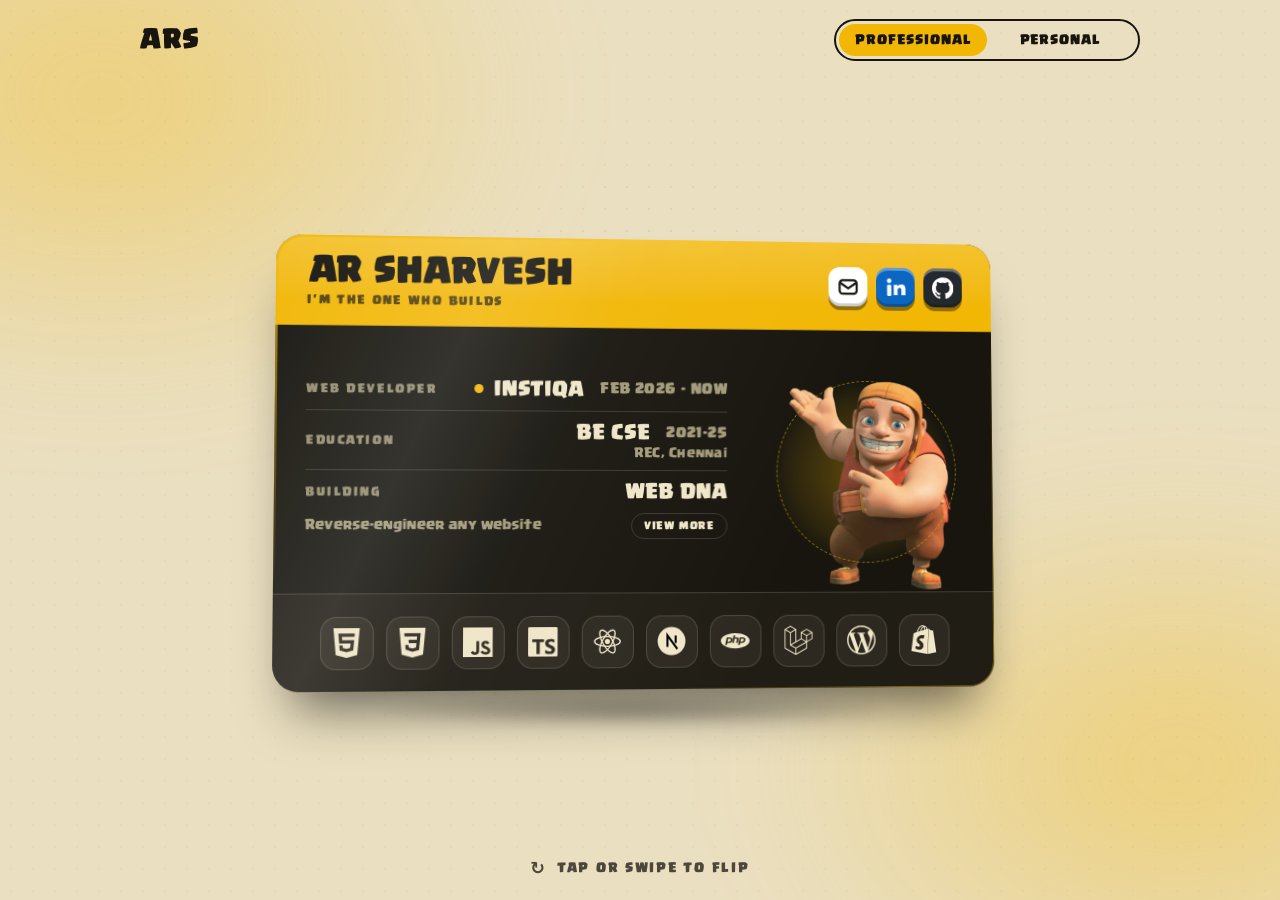
==== commit dc3c4406: "Polish card: mono tech tiles, foil glare, spotlight, entrance - Tech and social tiles are monochrome" ====
--- a/index.html
+++ b/index.html
@@ -551,5 +551,71 @@
   });
 })();
 </script>
+<!-- ===== v4 upgrade: cleaner, cooler (all additive, delete this block to revert) ===== -->
+<style>
+/* 1. background: dot grid that lights up around the cursor */
+body::after { content: ""; position: fixed; inset: 0; z-index: -1; pointer-events: none;
+  background-image: radial-gradient(color-mix(in srgb, var(--fg) 30%, transparent) 1.1px, transparent 1.6px); background-size: 22px 22px;
+  -webkit-mask: radial-gradient(circle 260px at var(--mx, 50%) var(--my, 45%), #000 0%, rgba(0,0,0,.35) 45%, rgba(0,0,0,.08) 100%);
+          mask: radial-gradient(circle 260px at var(--mx, 50%) var(--my, 45%), #000 0%, rgba(0,0,0,.35) 45%, rgba(0,0,0,.08) 100%); }
+@media (max-width: 760px) { body::after { -webkit-mask: radial-gradient(ellipse 80% 60% at 50% 50%, rgba(0,0,0,.5), transparent); mask: radial-gradient(ellipse 80% 60% at 50% 50%, rgba(0,0,0,.5), transparent); } }
+
+/* 2. foil glare that slides across the card as it tilts */
+.dk .face::after { content: ""; position: absolute; inset: 0; z-index: 5; border-radius: inherit; pointer-events: none;
+  background: linear-gradient(115deg, transparent 32%, rgba(255,255,255,.13) 44%, rgba(255,255,255,.04) 50%, transparent 62%);
+  background-size: 260% 260%; background-position: calc(50% + var(--px, 0) * 30%) calc(50% + var(--py, 0) * 30%); }
+/* thin accent rim, brighter on the corners */
+.dk .face::before { content: ""; position: absolute; inset: 0; z-index: 6; border-radius: inherit; pointer-events: none; padding: 1.5px;
+  background: linear-gradient(135deg, color-mix(in srgb, var(--ca) 85%, transparent), transparent 30%, transparent 70%, color-mix(in srgb, var(--ca) 60%, transparent));
+  -webkit-mask: linear-gradient(#000 0 0) content-box, linear-gradient(#000 0 0); -webkit-mask-composite: xor;
+          mask: linear-gradient(#000 0 0) content-box exclude, linear-gradient(#000 0 0); }
+
+/* 3. header band: soft top light + crisp bottom edge */
+.dk .hd { background: linear-gradient(180deg, color-mix(in srgb, var(--ca), #fff 16%), var(--ca) 70%); box-shadow: inset 0 -1px 0 rgba(0,0,0,.22); }
+
+/* 4. info rows: quiet solid hairlines instead of dashes */
+.dk .ln { border-bottom-style: solid; border-bottom-width: 1px; }
+.dk .ln small { opacity: .9; }
+
+/* 5. character: accent spotlight + slow orbit ring instead of a flat disc */
+.dk .av::before { background: radial-gradient(circle, color-mix(in srgb, var(--ca) 34%, transparent) 0%, color-mix(in srgb, var(--ca) 10%, transparent) 55%, transparent 72%); }
+.dk .av::after { content: ""; position: absolute; left: 50%; top: 54%; width: min(212px, 70%); aspect-ratio: 1; border-radius: 50%; translate: -50% -50%;
+  border: 1.5px dashed color-mix(in srgb, var(--ca) 55%, transparent); animation: spin 40s linear infinite; pointer-events: none; }
+@media (max-width: 760px) { .dk .av::after { width: min(150px, 60%); } }
+
+/* 6. tech + social tiles: one calm monochrome set, brand colour on hover / tap */
+.dk .ft { background: color-mix(in srgb, var(--cf) 4%, transparent); border-top-width: 1px; }
+.dk .ft .bd { background: color-mix(in srgb, var(--cf) 6%, transparent); color: var(--cf); box-shadow: inset 0 0 0 1px var(--cl);
+  transition: transform .35s var(--e), background-color .25s ease, color .25s ease, box-shadow .25s ease; }
+.dk .ft .bd:hover, .dk .ft .bd:focus-visible, .dk .ft .bd.pop { background: var(--b); color: var(--bf); box-shadow: 0 10px 22px -8px var(--b), inset 0 0 0 1px rgba(255,255,255,.18); outline: none; }
+.dk .ft .bd:active { box-shadow: inset 0 0 0 1px var(--cl); }
+
+/* 7. staggered entrance: rows, then tiles */
+@keyframes rise { from { opacity: 0; translate: 0 10px; } }
+.dk .info > * { animation: rise .6s var(--e) backwards; }
+.dk .info > :nth-child(1) { animation-delay: .45s; } .dk .info > :nth-child(2) { animation-delay: .53s; } .dk .info > :nth-child(3) { animation-delay: .61s; } .dk .info > :nth-child(4) { animation-delay: .69s; }
+.dk .ft > .bd { animation: rise .5s var(--e) backwards; }
+.dk .ft > :nth-child(1) { animation-delay: .7s; } .dk .ft > :nth-child(2) { animation-delay: .74s; } .dk .ft > :nth-child(3) { animation-delay: .78s; } .dk .ft > :nth-child(4) { animation-delay: .82s; } .dk .ft > :nth-child(5) { animation-delay: .86s; }
+.dk .ft > :nth-child(6) { animation-delay: .9s; } .dk .ft > :nth-child(7) { animation-delay: .94s; } .dk .ft > :nth-child(8) { animation-delay: .98s; } .dk .ft > :nth-child(9) { animation-delay: 1.02s; } .dk .ft > :nth-child(10) { animation-delay: 1.06s; }
+.dk .ft > .bd.pop { animation: pop .55s var(--e); }
+
+/* 8. a soft shadow on the "floor" that follows the tilt */
+.stage { position: relative; }
+.stage::after { content: ""; position: absolute; left: 50%; bottom: max(6%, 30px); width: min(60vw, 520px); height: 34px; border-radius: 50%; z-index: -1; pointer-events: none;
+  background: radial-gradient(closest-side, rgba(0,0,0,.28), transparent); filter: blur(6px); translate: calc(-50% + var(--sx, 0) * 1px) 0; }
+@media (min-width: 761px) { .stage::after { bottom: calc(50% - 265px); } }
+@media (max-width: 760px) { .stage::after { display: none; } }
+</style>
+<script>
+(function () {
+  var R = document.documentElement, cd = document.getElementById('cardD'), st = document.getElementById('stage');
+  document.addEventListener('pointermove', function (e) {
+    if (e.pointerType !== 'mouse') return;
+    R.style.setProperty('--mx', e.clientX + 'px'); R.style.setProperty('--my', e.clientY + 'px');
+  });
+  /* floor shadow drifts opposite to the card's tilt */
+  (function loop() { requestAnimationFrame(loop); var ry = parseFloat(cd.style.getPropertyValue('--ry')) || 0; st.style.setProperty('--sx', (-ry * 2.2).toFixed(1)); })();
+})();
+</script>
 </body>
 </html>
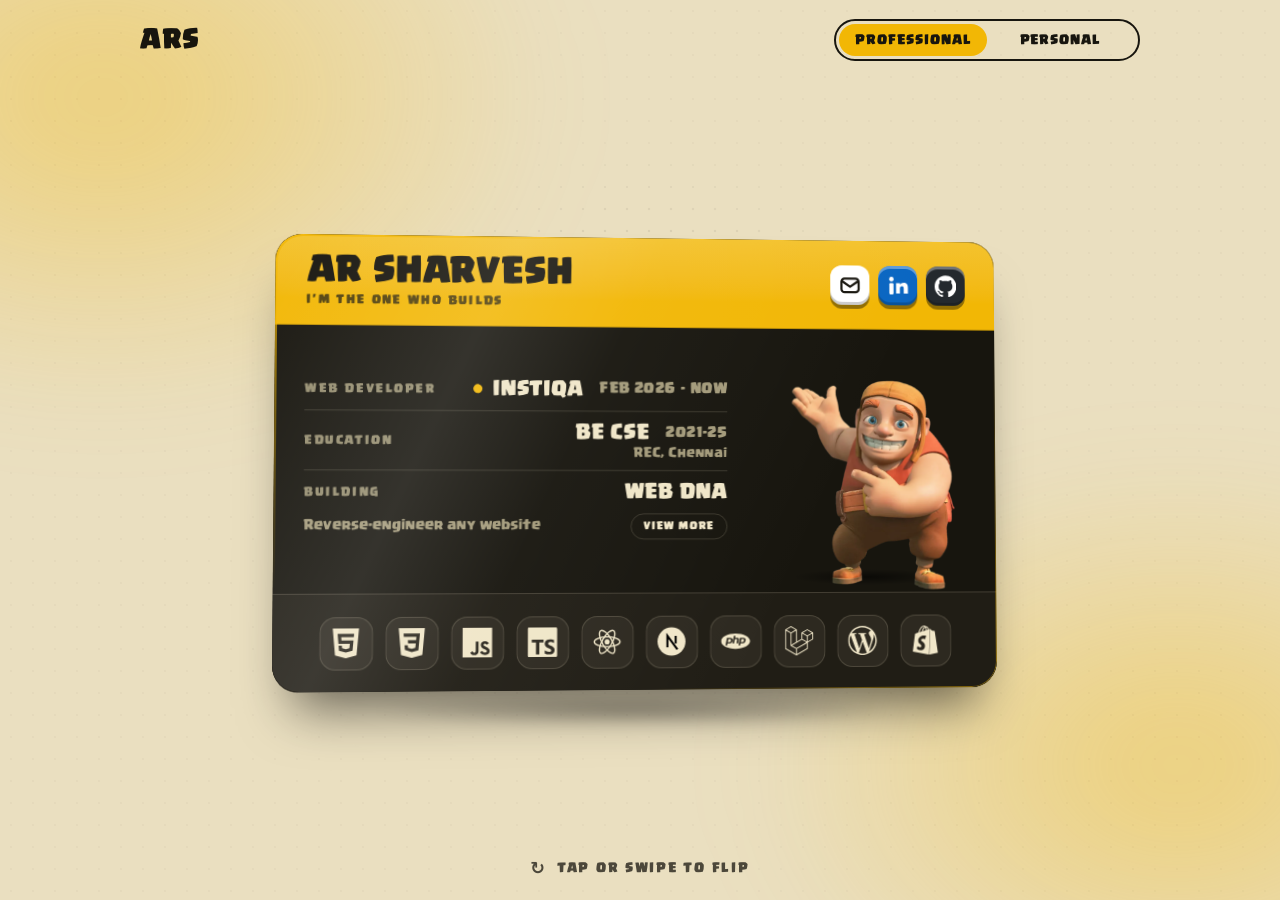
==== commit 9c333e52: "Give the card real 3D thickness and ground the characters - Remove the glow disc and dashed ring beh" ====
--- a/index.html
+++ b/index.html
@@ -577,11 +577,25 @@
 .dk .ln { border-bottom-style: solid; border-bottom-width: 1px; }
 .dk .ln small { opacity: .9; }
 
-/* 5. character: accent spotlight + slow orbit ring instead of a flat disc */
-.dk .av::before { background: radial-gradient(circle, color-mix(in srgb, var(--ca) 34%, transparent) 0%, color-mix(in srgb, var(--ca) 10%, transparent) 55%, transparent 72%); }
-.dk .av::after { content: ""; position: absolute; left: 50%; top: 54%; width: min(212px, 70%); aspect-ratio: 1; border-radius: 50%; translate: -50% -50%;
-  border: 1.5px dashed color-mix(in srgb, var(--ca) 55%, transparent); animation: spin 40s linear infinite; pointer-events: none; }
-@media (max-width: 760px) { .dk .av::after { width: min(150px, 60%); } }
+/* 5. character: no disc, just a soft contact shadow so it stands on the card */
+.dk .av::before { left: 50%; top: auto; bottom: 2.5%; width: 58%; height: 16px; aspect-ratio: auto; translate: -50% 0;
+  background: radial-gradient(closest-side, rgba(0,0,0,.55), transparent); transform: translateX(calc(var(--px, 0) * -8px));
+  animation: shb 3.4s ease-in-out infinite alternate; }
+.dk .back .av::before { background: radial-gradient(closest-side, rgba(40,35,10,.32), transparent); }
+@keyframes shb { to { scale: .86; opacity: .7; } }
+.dk .av::after { content: none; }
+@media (max-width: 760px) { .dk .av::before { width: 52%; } }
+
+/* 5b. real 3D: the card has thickness (stacked edge layers, dark > gold > cream) */
+.card.dk { --th: 12px; }
+.dk .front { transform: translateZ(calc(var(--th) / 2)); }
+.dk .back { transform: rotateY(180deg) translateZ(calc(var(--th) / 2)); }
+.card .edge { position: absolute; inset: 0; border-radius: 26px; pointer-events: none; background: var(--ec); transform: translateZ(var(--z)); }
+
+/* 5c. depth parallax: character floats above, text sits deeper */
+.dk .av img { transform: translate(calc(var(--px, 0) * 18px), calc(var(--py, 0) * 10px)); }
+.dk .info { transform: translate(calc(var(--px, 0) * -3px), calc(var(--py, 0) * -2px)); }
+.dk .ft .bd { translate: calc(var(--px, 0) * -2px) 0; }
 
 /* 6. tech + social tiles: one calm monochrome set, brand colour on hover / tap */
 .dk .ft { background: color-mix(in srgb, var(--cf) 4%, transparent); border-top-width: 1px; }
@@ -613,6 +627,16 @@
     if (e.pointerType !== 'mouse') return;
     R.style.setProperty('--mx', e.clientX + 'px'); R.style.setProperty('--my', e.clientY + 'px');
   });
+  /* build the card's edge: 9 thin slices between front and back */
+  (function () {
+    var n = 9, th = 12, cols = ['#17150e', '#17150e', '#3a2c06', '#a87a05', '#e0aa12', '#a87a05', '#3a2c06', '#cfc9b2', '#ece8d4'];
+    for (var i = 0; i < n; i++) {
+      var e = document.createElement('i'); e.className = 'edge'; e.setAttribute('aria-hidden', 'true');
+      e.style.setProperty('--z', (th / 2 - .6 - i * (th - 1.2) / (n - 1)).toFixed(2) + 'px');
+      e.style.setProperty('--ec', cols[i]);
+      cd.insertBefore(e, cd.firstChild);
+    }
+  })();
   /* floor shadow drifts opposite to the card's tilt */
   (function loop() { requestAnimationFrame(loop); var ry = parseFloat(cd.style.getPropertyValue('--ry')) || 0; st.style.setProperty('--sx', (-ry * 2.2).toFixed(1)); })();
 })();
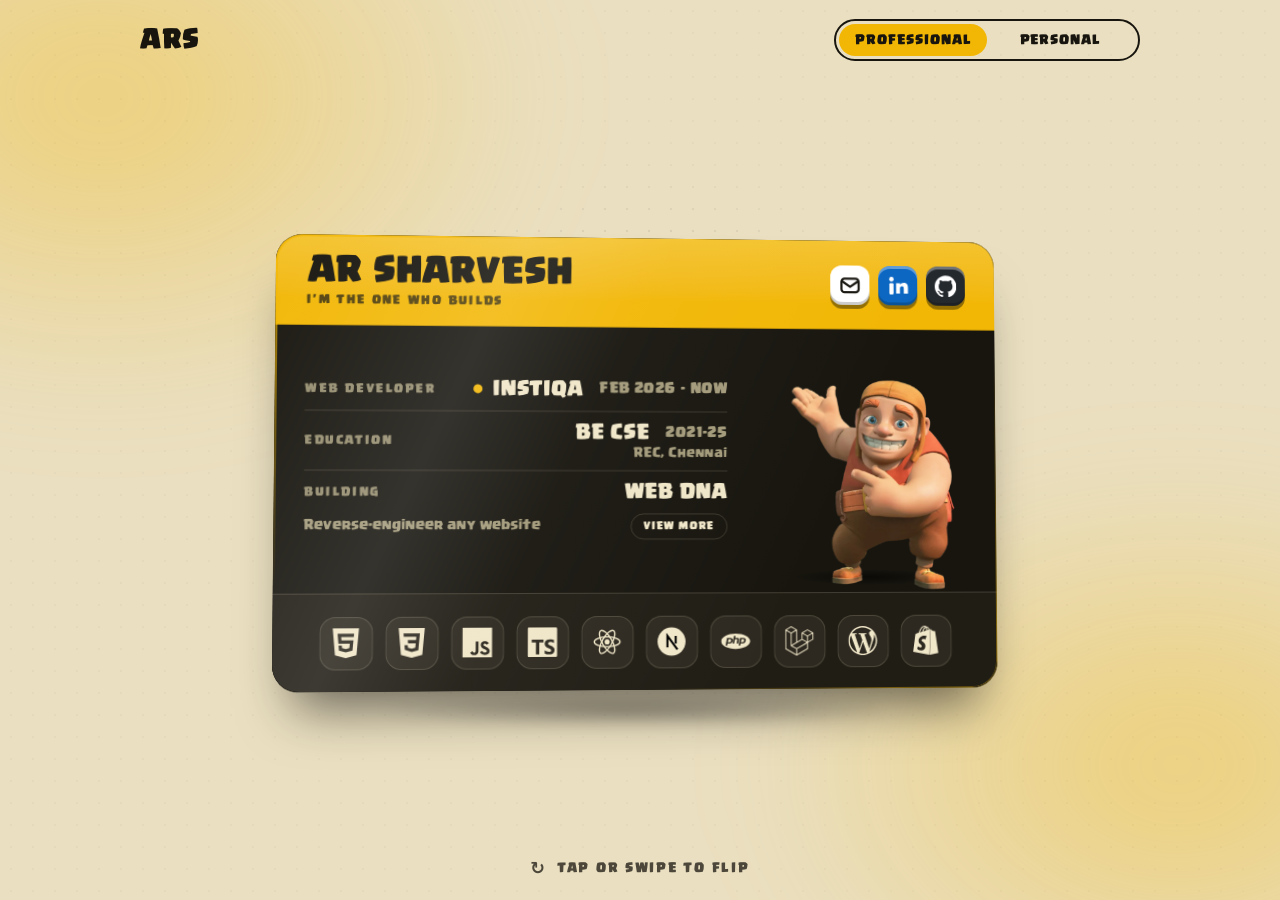
==== commit c78c9597: "Split single-file page into HTML, CSS, JS and assets - index.html now holds markup only - css/style." ====
--- a/index.html
+++ b/index.html
@@ -7,231 +7,10 @@
 <meta name="description" content="AR Sharvesh - web developer. Flip the card: professional on the front, personal on the back.">
 <meta property="og:title" content="AR Sharvesh">
 <meta property="og:description" content="Web developer. Flip the card for the personal side.">
-<link rel="icon" href="data:image/svg+xml,%3Csvg xmlns='http://www.w3.org/2000/svg' viewBox='0 0 64 64'%3E%3Crect width='64' height='64' rx='16' fill='%23f2b705'/%3E%3Ctext x='32' y='46' font-size='38' font-weight='700' text-anchor='middle' font-family='sans-serif' fill='%2314130f'%3EA%3C/text%3E%3C/svg%3E">
-<style>
-@font-face{font-family:'Clash';font-weight:400;font-style:normal;font-display:swap;src:url([data-uri]) format('woff2')}
-@font-face{font-family:'Clash';font-weight:700;font-style:normal;font-display:swap;src:url([data-uri]) format('woff2')}
-
-:root { --e: cubic-bezier(.2, .8, .2, 1); }
-html { --bg: #eadfc0; --fg: #17150e; --acc: #f2b705; --glow: rgba(242, 183, 5, .38); background: var(--bg); color: var(--fg); font-family: 'Clash', system-ui, sans-serif; transition: background-color 1s ease, color 1s ease; -webkit-text-size-adjust: 100%; }
-html[data-side="per"] { --bg: #0a0d08; --fg: #efeadb; --acc: #9bd23c; --glow: rgba(155, 210, 60, .3); }
-* { box-sizing: border-box; margin: 0; }
-body { min-height: 100svh; display: flex; flex-direction: column; align-items: center; padding: 0 16px 22px; overflow-x: hidden; position: relative; }
-body::before { content: ""; position: fixed; inset: -20%; z-index: -1; pointer-events: none; filter: blur(50px); background: radial-gradient(36% 36% at 20% 22%, var(--glow), transparent 70%), radial-gradient(34% 34% at 80% 75%, var(--glow), transparent 70%); animation: drift 16s ease-in-out infinite alternate; }
-@keyframes drift { to { transform: translate(4%, 6%) rotate(8deg) scale(1.1); } }
-a { color: inherit; }
-
-header { width: min(100%, 1000px); height: 80px; padding-top: env(safe-area-inset-top, 0px); display: flex; justify-content: space-between; align-items: center; }
-.logo { font-weight: 700; font-size: 1.6rem; text-decoration: none; letter-spacing: .02em; }
-.tg { position: relative; display: grid; grid-template-columns: 1fr 1fr; padding: 4px; border: 2px solid var(--fg); border-radius: 99px; }
-.tg i { position: absolute; top: 3px; bottom: 3px; left: 3px; width: calc(50% - 3px); border-radius: 99px; background: var(--acc); transition: transform .7s var(--e); }
-html[data-side="per"] .tg i { transform: translateX(100%); }
-.tg button { position: relative; z-index: 1; border: 0; background: none; color: var(--fg); font: inherit; font-weight: 700; font-size: .78rem; letter-spacing: .08em; text-transform: uppercase; padding: 9px 15px; border-radius: 99px; cursor: pointer; transition: color .3s ease; -webkit-tap-highlight-color: transparent; }
-.tg button[aria-pressed="true"] { color: #17150e; }
-.tg button:focus-visible { outline: 2px solid var(--fg); outline-offset: 2px; }
-
-/* the flip card */
-.stage { flex: 1; width: 100%; display: grid; place-items: center; perspective: 1500px; padding: 6px 0 4px; }
-.card { position: relative; width: min(100%, 470px); height: clamp(640px, 86svh, 780px); -webkit-transform-style: preserve-3d; transform-style: preserve-3d; --f: 0;
-  transform: rotateX(var(--rx, 0deg)) rotateY(calc(var(--f) * 180deg + var(--ry, 0deg))); touch-action: none; user-select: none; -webkit-user-select: none; animation: enter 1.1s var(--e) backwards; cursor: pointer; -webkit-tap-highlight-color: transparent; }
-html[data-side="per"] .card { --f: 1; }
-.card.flipping { transition: transform 1.05s cubic-bezier(.6, -.12, .25, 1.12); }
-@keyframes enter { from { translate: 0 70px; scale: .88; rotate: 4deg; } }
-.face { position: absolute; inset: 0; display: flex; flex-direction: column; gap: 12px; padding: 26px; border-radius: 34px; background: var(--cb); color: var(--cf); overflow: hidden;
-  -webkit-backface-visibility: hidden; backface-visibility: hidden; box-shadow: inset 0 2px 0 rgba(255, 255, 255, .14), 0 36px 50px -20px rgba(0, 0, 0, .55); }
-.face > * { position: relative; }
-.front { --cb: #17150e; --cf: #f0e6c8; --ca: #f2b705; --cd: #a39a7a; --cl: rgba(240, 230, 200, .16); --ledge: #5a4a12; --ledge2: #000; --cx: #f2b705; --cxf: #17150e; }
-.back { --cb: #ece8d4; --cf: #12140d; --ca: #9bd23c; --cd: #5c5f4c; --cl: rgba(18, 20, 13, .16); --ledge: #a6a28a; --ledge2: #6f6c5b; --cx: #2c6a0a; --cxf: #eef7d6; transform: rotateY(180deg); }
-
-.orb { position: absolute !important; right: -34px; top: -34px; width: 150px; aspect-ratio: 1; border-radius: 50%; border: 2px dashed var(--ca); animation: spin 22s linear infinite; }
-.orb::after { content: ""; position: absolute; top: -7px; left: 50%; width: 14px; height: 14px; margin-left: -7px; border-radius: 50%; background: var(--ca); box-shadow: 0 0 16px var(--ca); }
-@keyframes spin { to { rotate: 360deg; } }
-
-.k { font-size: .7rem; letter-spacing: .16em; text-transform: uppercase; font-weight: 700; color: var(--cd); }
-h1 { font-weight: 700; text-transform: uppercase; line-height: .9; letter-spacing: -.01em; font-size: clamp(2.5rem, 12vw, 3.6rem); }
-h1 span { display: block; }
-.role { font-size: 1.05rem; color: var(--cd); }
-.role b { color: var(--ca); font-weight: 700; }
-.r { display: flex; flex-direction: column; gap: 3px; padding-top: 12px; border-top: 1px solid var(--cl); }
-.r small { font-size: .66rem; letter-spacing: .15em; text-transform: uppercase; color: var(--cd); font-weight: 700; }
-.r b { font-size: 1.1rem; font-weight: 700; text-transform: uppercase; line-height: 1.05; }
-.r span { font-size: .88rem; color: var(--cd); }
-.live { display: inline-flex; align-items: center; gap: 8px; }
-.dot { width: 9px; height: 9px; border-radius: 50%; background: var(--ca); animation: pulse 1.8s ease-out infinite; }
-@keyframes pulse { 0% { box-shadow: 0 0 0 0 color-mix(in srgb, var(--ca) 55%, transparent); } 100% { box-shadow: 0 0 0 10px transparent; } }
-
-.chips { display: flex; flex-wrap: wrap; gap: 7px; margin-top: 4px; }
-.chip { display: inline-flex; align-items: center; gap: 7px; padding: 7px 12px; border: 1.5px solid var(--cl); border-radius: 99px; font-weight: 700; font-size: .78rem; letter-spacing: .03em; text-decoration: none; color: inherit; background: none; font-family: inherit; cursor: pointer; transition: transform .3s var(--e), border-color .3s ease; }
-.chip i { width: 8px; height: 8px; border-radius: 50%; background: var(--d, var(--ca)); }
-.chip:hover { transform: translateY(-3px) rotate(-2deg); border-color: var(--d, var(--ca)); }
-.btns { display: flex; flex-wrap: wrap; gap: 8px; margin-top: auto; padding-top: 6px; }
-.btn { display: inline-flex; align-items: center; padding: 11px 18px; border: 2px solid var(--cf); border-radius: 99px; font: inherit; font-weight: 700; font-size: .78rem; letter-spacing: .08em; text-transform: uppercase; text-decoration: none; color: var(--cf); background: none; cursor: pointer; transition: transform .3s var(--e); }
-.btn.p { background: var(--ca); border-color: var(--ca); color: #17150e; }
-.btn:hover { transform: translateY(-3px); } .btn:active { transform: scale(.95); }
-
-.two { display: grid; grid-template-columns: 1fr 1fr; gap: 10px; }
-.t { display: flex; flex-direction: column; gap: 6px; padding: 14px; border: 1.5px solid var(--cl); border-radius: 20px; text-decoration: none; color: inherit; }
-.t b { font-size: .95rem; font-weight: 700; text-transform: uppercase; line-height: 1.05; } .t span { font-size: .8rem; color: var(--cd); }
-.eq { display: flex; align-items: flex-end; gap: 4px; height: 34px; }
-.eq u { width: 6px; height: 100%; border-radius: 3px; background: var(--cx); transform-origin: bottom; animation: eq .9s ease-in-out infinite alternate; }
-.eq u:nth-child(2) { animation-duration: .7s; animation-delay: -.3s; } .eq u:nth-child(3) { animation-duration: 1.1s; animation-delay: -.6s; } .eq u:nth-child(4) { animation-duration: .8s; animation-delay: -.2s; } .eq u:nth-child(5) { animation-duration: 1s; animation-delay: -.5s; }
-@keyframes eq { from { scale: 1 .15; } to { scale: 1 1; } }
-.els { display: flex; gap: 6px; height: 34px; }
-.els u { text-decoration: none; display: grid; place-items: center; width: 34px; border: 2px solid var(--cx); background: var(--cx); color: var(--cxf); border-radius: 9px; font-weight: 700; font-size: .85rem; animation: bob 3s ease-in-out infinite alternate; }
-.els u:nth-child(2) { animation-delay: -1.5s; }
-@keyframes bob { to { translate: 0 -4px; } }
-.tag { display: flex; flex-direction: column; align-items: flex-start; gap: 2px; flex: 1; padding: 11px 14px; border: 1.5px solid var(--cl); border-radius: 16px; background: none; color: inherit; font: inherit; text-align: left; cursor: pointer; transition: transform .3s var(--e), border-color .3s ease; }
-.tag small { font-size: .62rem; letter-spacing: .12em; text-transform: uppercase; color: var(--cd); font-weight: 700; } .tag b { font-size: 1.1rem; letter-spacing: .03em; }
-.tag:hover { border-color: var(--ca); transform: translateY(-3px); } .tag:active { transform: scale(.95); }
-.row2 { display: flex; gap: 8px; margin-top: 4px; } .row2 > * { min-width: 0; }
-
-.flip { margin-top: 14px; display: inline-flex; align-items: center; gap: 10px; font-weight: 700; font-size: .78rem; letter-spacing: .14em; text-transform: uppercase; color: var(--fg); opacity: .75; }
-.flip i { display: inline-block; font-style: normal; font-size: 1.1rem; animation: wob 2.2s ease-in-out infinite; }
-@keyframes wob { 0%, 100% { rotate: 0deg; } 50% { rotate: 180deg; } }
-.toast { position: fixed; left: 50%; bottom: 22px; z-index: 50; translate: -50% 20px; opacity: 0; padding: 12px 22px; border-radius: 99px; background: var(--fg); color: var(--bg); font-weight: 700; font-size: .8rem; letter-spacing: .06em; text-transform: uppercase; transition: .35s var(--e); pointer-events: none; }
-.toast.on { opacity: 1; translate: -50% 0; }
-
-/* ===== desktop: landscape trainer-style card ===== */
-  .card.dk { width: min(94vw, 720px); height: 450px; animation: enter 1.1s var(--e) backwards, float 7s ease-in-out 1.2s infinite; }
-  .dk .face { display: grid; grid-template-columns: minmax(0, 1fr) 240px; grid-template-rows: 78px minmax(0, 1fr) 96px; gap: 0; padding: 0; border-radius: 26px; }
-  .dk .hd { grid-column: 1 / -1; display: flex; align-items: center; justify-content: space-between; padding: 0 30px; background: var(--ca); color: #17150e; }
-  .dk .hd h2 { font-size: 2.1rem; line-height: 1; text-transform: uppercase; letter-spacing: -.005em; }
-  .dk .hd small { font-weight: 700; font-size: .72rem; letter-spacing: .14em; text-transform: uppercase; border: 2px solid #17150e; border-radius: 99px; padding: 6px 14px; }
-  .dk .info { display: flex; flex-direction: column; justify-content: center; gap: 12px; padding: 18px 12px 18px 30px; }
-  .dk .ln { display: flex; justify-content: space-between; align-items: center; gap: 16px; padding-bottom: 11px; border-bottom: 1.5px dashed var(--cl); text-decoration: none; color: inherit; }
-  .dk .ln small { font-size: .7rem; letter-spacing: .14em; text-transform: uppercase; color: var(--cd); font-weight: 700; }
-  .dk .ln b { font-size: 1.2rem; text-transform: uppercase; line-height: 1; }
-  .dk a.ln:hover b { color: var(--cd); }
-  .dk .tg2 { border: 1.5px solid var(--cl); border-radius: 12px; background: none; color: inherit; font: inherit; font-weight: 700; font-size: 1.05rem; letter-spacing: .04em; padding: 6px 14px; cursor: pointer; transition: transform .3s var(--e), border-color .3s ease; }
-  .dk .tg2:hover { border-color: var(--ca); transform: translateY(-2px); } .dk .tg2:active { transform: scale(.95); }
-  .dk .av { position: relative; overflow: hidden; }
-  .dk .av::before { content: ""; position: absolute; left: 50%; top: 54%; width: min(212px, 70%); aspect-ratio: 1; border-radius: 50%; translate: -50% -50%; background: var(--cl); transform: translate(calc(var(--px, 0) * -10px), calc(var(--py, 0) * -6px)); }
-  .dk .av img { position: absolute; inset: 3% 3% 0 3%; width: 94%; height: 97%; object-fit: contain; object-position: center bottom; animation: bob 3.4s ease-in-out infinite alternate; transform: translate(calc(var(--px, 0) * 12px), calc(var(--py, 0) * 7px)); cursor: pointer; -webkit-tap-highlight-color: transparent; }
-  .dk .av img.jump { animation: bob 3.4s ease-in-out infinite alternate, squash .7s var(--e); }
-  .dk .hd h2 { transform: translate(calc(var(--px, 0) * 5px), 0); }
-  .dk .ft { grid-column: 1 / -1; display: flex; align-items: center; justify-content: center; gap: 11px; border-top: 1.5px solid var(--cl); background: color-mix(in srgb, var(--cf) 7%, transparent); }
-  .dk .ln em { font-style: normal; font-size: .72em; color: var(--cd); margin-left: 6px; letter-spacing: .03em; }
-  .dk .lks { display: flex; gap: 9px; }
-  .bd { display: grid; place-items: center; flex: none; width: 52px; height: 52px; border-radius: 30%; background: var(--b); color: var(--bf, #fff); font-weight: 700; font-size: .8rem; text-decoration: none; box-shadow: inset 0 3px 0 rgba(255, 255, 255, .35), inset 0 -3px 0 rgba(0, 0, 0, .2), 0 4px 0 rgba(0, 0, 0, .4); transition: transform .3s var(--e); }
-  .bd svg { width: 56%; height: 56%; }
-  .bd { width: var(--bs, 52px); height: var(--bs, 52px); }
-  .dk .hd .bd { --bs: 40px; }
-  span.bd { cursor: pointer; -webkit-tap-highlight-color: transparent; }
-  .bd:hover { transform: translateY(-5px) rotate(-4deg); }
-  .bd:active { transform: translateY(3px); box-shadow: inset 0 3px 0 rgba(255, 255, 255, .35), inset 0 -2px 0 rgba(0, 0, 0, .2), 0 1px 0 rgba(0, 0, 0, .4); }
-  .bd.pop { animation: pop .55s var(--e); }
-@keyframes pop { 0% { scale: 1; } 25% { scale: 1.3 .8; rotate: -9deg; } 55% { scale: .9 1.12; rotate: 7deg; } 100% { scale: 1; rotate: 0deg; } }
-@keyframes squash { 0% { scale: 1; } 18% { scale: 1.1 .88; } 42% { scale: .93 1.08; rotate: -3deg; } 70% { scale: 1.03 .98; rotate: 2deg; } 100% { scale: 1; rotate: 0deg; } }
-@keyframes float { 50% { translate: 0 -9px; } }
-.dk .rt { display: flex; flex-direction: column; align-items: flex-end; gap: 4px; text-align: right; }
-.dk .rt span { font-size: .78rem; color: var(--cd); letter-spacing: .02em; }
-.dk .ln b { display: inline-flex; align-items: center; gap: 10px; }
-.dk .rt b { flex-wrap: wrap; justify-content: flex-end; }
-.eq.sm { height: 24px; gap: 3px; } .eq.sm u { width: 5px; }
-.els.sm { height: 28px; gap: 5px; } .els.sm u { width: 28px; font-size: .7rem; border-radius: 8px; }
-.bld { display: flex; align-items: center; gap: 10px; margin-top: 2px; }
-.hm { flex: none; display: grid; place-items: center; width: 34px; height: 34px; border-radius: 30%; background: var(--ca); color: #17150e; box-shadow: inset 0 3px 0 rgba(255, 255, 255, .35), inset 0 -3px 0 rgba(0, 0, 0, .2), 0 3px 0 rgba(0, 0, 0, .45); }
-.hm svg { width: 58%; height: 58%; transform-origin: 75% 80%; animation: hit 1.8s ease-in-out infinite; }
-@keyframes hit { 0%, 55%, 100% { rotate: 0deg; } 70% { rotate: -30deg; } 82% { rotate: 10deg; } }
-.pb { position: relative; flex: 1; min-width: 0; height: 26px; border-radius: 99px; background: rgba(0, 0, 0, .5); border: 1.5px solid var(--cl); overflow: hidden; }
-.pb i { position: absolute; inset: 0 auto 0 0; width: 64%; border-radius: 99px; background: linear-gradient(#ffd54d, #f2b705 55%, #c98f00); box-shadow: inset 0 2px 0 rgba(255, 255, 255, .45); animation: grow 1.3s var(--e) .4s backwards; }
-@keyframes grow { from { width: 0; } }
-.pb span { position: relative; z-index: 1; display: block; line-height: 23px; padding-left: 11px; font-size: .62rem; font-weight: 700; letter-spacing: .08em; text-transform: uppercase; color: #17150e; white-space: nowrap; }
-@media (max-width: 760px) {
-  html, body { height: 100%; }
-  body { height: 100vh; height: 100dvh; min-height: 0; overflow: hidden; padding: 0 14px calc(8px + env(safe-area-inset-bottom, 0px)); }
-  header { height: 56px; flex: none; }
-  .logo { font-size: 1.4rem; }
-  .tg button { padding: 8px 13px; font-size: .72rem; }
-  .stage { flex: 1 1 0; min-height: 0; display: flex; justify-content: center; align-items: stretch; padding: 2px 0 12px; }
-  .card.dk { width: min(100%, 430px); height: auto; align-self: stretch; max-height: 800px; }
-  .flip { flex: none; margin: 0; padding-bottom: 2px; font-size: .68rem; }
-  .dk .face { grid-template-columns: minmax(0, 1fr); grid-template-rows: 54px auto minmax(0, 1fr) auto; --bs: clamp(36px, 5.6dvh, 46px); }
-  .dk .hd { padding: 0 18px; } .dk .hd h2 { font-size: 1.4rem; } .dk .hd small { font-size: .62rem; padding: 5px 11px; }
-  .dk .hd .bd { --bs: 34px; } .dk .lks { gap: 7px; }
-  .dk .info { padding: 14px 20px 6px; gap: clamp(8px, 1.5dvh, 13px); }
-  .dk .ln { gap: 12px; padding-bottom: clamp(8px, 1.4dvh, 12px); }
-  .dk .ln b { font-size: clamp(1rem, 2.7dvh, 1.2rem); } .dk .ln small { font-size: .64rem; }
-  .dk .rt span { font-size: clamp(.78rem, 2dvh, .9rem); }
-  .dk .tg2 { font-size: 1rem; }
-  .dk .av img { inset: 2% 8% 0 8%; width: 84%; height: 98%; }
-  .dk .ft { flex-wrap: wrap; gap: 8px; padding: 12px calc((100% - 5 * var(--bs) - 4 * 8px - 6px) / 2); }
-}
-@media (max-width: 400px) {
-  .dk .info { padding-left: 16px; padding-right: 16px; }
-  .dk .ln { gap: 8px; }
-  .dk .ln small { white-space: nowrap; font-size: .56rem; letter-spacing: .09em; }
-  .dk .ln b { font-size: clamp(.86rem, 2.5dvh, 1.05rem); white-space: nowrap; }
-  .dk .ln em { white-space: nowrap; font-size: .68em; margin-left: 4px; }
-  .dk .live { gap: 6px; }
-  .dk .rt span { font-size: .72rem; white-space: nowrap; }
-}
-@media (max-width: 760px) and (max-height: 700px) {
-  .dk .face { grid-template-rows: 48px auto minmax(0, 1fr) auto; }
-  .dk .hd h2 { font-size: 1.25rem; }
-  .dk .info { padding-top: 10px; }
-  .dk .ft { padding-top: 8px; padding-bottom: 8px; }
-}
-@media (max-width: 760px) {
-  .stage { padding: 4px 0 24px; }
-  .card.dk { height: 100%; max-height: 680px; align-self: center; }
-  .dk .face { box-shadow: inset 0 2px 0 rgba(255, 255, 255, .14), 0 24px 34px -16px rgba(0, 0, 0, .5); }
-  .dk .av img { inset: 7% 15% 0 15%; width: 70%; height: 91%; }
-  .dk .av::before { width: min(150px, 60%); }
-  .dk .info { padding: 14px 20px 8px; gap: clamp(9px, 1.7dvh, 15px); }
-  .dk .ln small { font-size: .66rem; white-space: nowrap; }
-  .dk .ln b { font-size: clamp(1.1rem, 3dvh, 1.32rem); }
-  .dk .ln em { white-space: nowrap; }
-  .dk .rt span { font-size: clamp(.8rem, 2.1dvh, .92rem); white-space: nowrap; }
-  .pb span { font-size: .66rem; }
-}
-@media (max-width: 400px) {
-  .dk .ln small { font-size: .58rem; letter-spacing: .09em; }
-  .dk .ln b { font-size: clamp(.98rem, 2.7dvh, 1.1rem); }
-  .dk .ln em { font-size: .66em; }
-  .dk .rt span { font-size: .74rem; }
-}
-@media (max-width: 760px) { .dk .live em { font-size: .6em; margin-left: 2px; } .dk .live { gap: 6px; } .dk .ln { gap: 8px; } }
-@media (max-width: 380px) { .dk .live em { font-size: .52em; } .dk .ln small { font-size: .54rem; letter-spacing: .05em; } .dk .live b, .dk .ln b { font-size: .95rem; } .tg button { padding: 8px 10px; font-size: .66rem; } .logo { font-size: 1.2rem; } }
-/* ===== consistency: same layout + same image size on both sides ===== */
-.dk .sec { display: flex; flex-direction: column; gap: 9px; }
-.dk .sec .ln { border-bottom: 0; padding-bottom: 0; }
-.dk .av img { inset: auto 0 0 0; width: 100%; height: var(--ih, 80%); }
-@media (min-width: 761px) {
-  .dk .face { grid-template-columns: minmax(0, 1fr) 260px; }
-  .dk .av { --ih: 80%; }
-}
-@media (max-width: 760px) {
-  .stage { padding: 4px 0 12px; }
-  .dk .face { --infoH: clamp(205px, 30dvh, 252px); --ftH: calc(2 * var(--bs) + 8px + 24px); grid-template-rows: 54px var(--infoH) minmax(0, 1fr) var(--ftH); }
-  .dk .info { padding: 6px 20px; gap: 0; justify-content: space-between; }
-  .dk .info > .ln { flex: 1 1 0; min-height: 0; padding: 0; }
-  .dk .info > .sec { flex: 1.5 1 0; min-height: 0; justify-content: center; }
-  .dk .ft { height: var(--ftH); align-content: center; padding-top: 0; padding-bottom: 0; }
-  .dk .av { --ih: 88%; }
-}
-@media (max-width: 760px) and (max-height: 700px) {
-  .dk .face { --infoH: clamp(188px, 31dvh, 212px); grid-template-rows: 48px var(--infoH) minmax(0, 1fr) var(--ftH); }
-}
-@media (max-width: 380px) { .dk .rt span { font-size: .68rem; letter-spacing: 0; } }
-@media (max-width: 760px) {
-  .dk .back { grid-template-rows: 54px calc(var(--infoH) + var(--ftH) - var(--bs) - 24px) minmax(0, 1fr) calc(var(--bs) + 24px); }
-  .dk .back .ft { height: auto; }
-}
-@media (max-width: 760px) and (max-height: 700px) {
-  .dk .back { grid-template-rows: 48px calc(var(--infoH) + var(--ftH) - var(--bs) - 24px) minmax(0, 1fr) calc(var(--bs) + 24px); }
-}
-.toast { width: max-content; max-width: calc(100vw - 32px); white-space: nowrap; text-align: center; overflow: hidden; text-overflow: ellipsis; bottom: calc(env(safe-area-inset-bottom, 0px) + 44px); }
-@media (max-width: 760px) {
-  .dk .face { grid-template-rows: 54px calc(var(--infoH) + var(--ftH) - var(--bs) - 24px) minmax(0, 1fr) calc(var(--bs) + 24px); }
-  .dk .front .ft { flex-wrap: nowrap; gap: clamp(3px, 1.1vw, 6px); padding: 0 10px; height: auto; align-content: normal; }
-  .dk .front .ft .bd { flex: 1 1 0; min-width: 0; max-width: 42px; width: auto; height: auto; aspect-ratio: 1; }
-}
-@media (max-width: 760px) and (max-height: 700px) {
-  .dk .face { grid-template-rows: 48px calc(var(--infoH) + var(--ftH) - var(--bs) - 24px) minmax(0, 1fr) calc(var(--bs) + 24px); }
-}
-@media (prefers-reduced-motion: reduce) { *, *::before, *::after { animation-duration: .01ms !important; animation-iteration-count: 1 !important; transition-duration: .01ms !important; } }
-</style>
+<link rel="icon" href="favicon.svg" type="image/svg+xml">
+<link rel="preload" href="assets/fonts/clash-400.woff2" as="font" type="font/woff2" crossorigin>
+<link rel="preload" href="assets/fonts/clash-700.woff2" as="font" type="font/woff2" crossorigin>
+<link rel="stylesheet" href="css/style.css">
 </head>
 <body>
 <header>
@@ -253,7 +32,7 @@
         <div class="sec"><div class="ln"><small>Building</small><a class="wl" href="https://web-dna-dev.vercel.app/" target="_blank" rel="noopener noreferrer"><b>Web DNA</b></a></div>
         <div class="bld"><p class="ds">Reverse-engineer any website</p><button class="vm" type="button" id="vmBtn" aria-haspopup="dialog" aria-controls="projSheet">View more</button></div></div>
       </div>
-      <div class="av"><img src="[data-uri]" alt=""></div>
+      <div class="av"><img src="assets/img/builder.webp" alt=""></div>
       <div class="ft"><span class="bd" style="--b:#e34f26;--bf:#fff" title="HTML5"><svg viewBox="0 0 24 24" fill="currentColor" aria-hidden="true"><path d="M1.5 0h21l-1.91 21.563L11.977 24l-8.564-2.438L1.5 0zm7.031 9.75l-.232-2.718 10.059.003.23-2.622L5.412 4.41l.698 8.01h9.126l-.326 3.426-2.91.804-2.955-.81-.188-2.11H6.248l.33 4.171L12 19.351l5.379-1.443.744-8.157H8.531z"/></svg></span><span class="bd" style="--b:#1572b6;--bf:#fff" title="CSS3"><svg viewBox="0 0 24 24" fill="currentColor" aria-hidden="true"><path d="M1.5 0h21l-1.91 21.563L11.977 24l-8.565-2.438L1.5 0zm17.09 4.413L5.41 4.41l.213 2.622 10.125.002-.255 2.716h-6.64l.24 2.573h6.182l-.366 3.523-2.91.804-2.956-.81-.188-2.11h-2.61l.29 3.751L12 19.351l5.379-1.443.744-8.157h-.002z"/></svg></span><span class="bd" style="--b:#f7df1e;--bf:#17150e" title="JavaScript"><svg viewBox="0 0 24 24" fill="currentColor" aria-hidden="true"><path d="M0 0h24v24H0V0zm22.034 18.276c-.175-1.095-.888-2.015-3.003-2.873-.736-.345-1.554-.585-1.797-1.14-.091-.33-.105-.51-.046-.705.15-.646.915-.84 1.515-.66.39.12.75.42.976.9 1.034-.676 1.034-.676 1.755-1.125-.27-.42-.404-.601-.586-.78-.63-.705-1.469-1.065-2.834-1.034l-.705.089c-.676.165-1.32.525-1.71 1.005-1.14 1.291-.811 3.541.569 4.471 1.365 1.02 3.361 1.244 3.616 2.205.24 1.17-.87 1.545-1.966 1.41-.811-.18-1.26-.586-1.755-1.336l-1.83 1.051c.21.48.45.689.81 1.109 1.74 1.756 6.09 1.666 6.871-1.004.029-.09.24-.705.074-1.65l.046.067zm-8.983-7.245h-2.248c0 1.938-.009 3.864-.009 5.805 0 1.232.063 2.363-.138 2.711-.33.689-1.18.601-1.566.48-.396-.196-.597-.466-.83-.855-.063-.105-.11-.196-.127-.196l-1.825 1.125c.305.63.75 1.172 1.324 1.517.855.51 2.004.675 3.207.405.783-.226 1.458-.691 1.811-1.411.51-.93.402-2.07.397-3.346.012-2.054 0-4.109 0-6.179l.004-.056z"/></svg></span><span class="bd" style="--b:#3178c6;--bf:#fff" title="TypeScript"><svg viewBox="0 0 24 24" fill="currentColor" aria-hidden="true"><path d="M1.125 0C.502 0 0 .502 0 1.125v21.75C0 23.498.502 24 1.125 24h21.75c.623 0 1.125-.502 1.125-1.125V1.125C24 .502 23.498 0 22.875 0zm17.363 9.75c.612 0 1.154.037 1.627.111a6.38 6.38 0 0 1 1.306.34v2.458a3.95 3.95 0 0 0-.643-.361 5.093 5.093 0 0 0-.717-.26 5.453 5.453 0 0 0-1.426-.2c-.3 0-.573.028-.819.086a2.1 2.1 0 0 0-.623.242c-.17.104-.3.229-.393.374a.888.888 0 0 0-.14.49c0 .196.053.373.156.529.104.156.252.304.443.444s.423.276.696.41c.273.135.582.274.926.416.47.197.892.407 1.266.628.374.222.695.473.963.753.268.279.472.598.614.957.142.359.214.776.214 1.253 0 .657-.125 1.21-.373 1.656a3.033 3.033 0 0 1-1.012 1.085 4.38 4.38 0 0 1-1.487.596c-.566.12-1.163.18-1.79.18a9.916 9.916 0 0 1-1.84-.164 5.544 5.544 0 0 1-1.512-.493v-2.63a5.033 5.033 0 0 0 3.237 1.2c.333 0 .624-.03.872-.09.249-.06.456-.144.623-.25.166-.108.29-.234.373-.38a1.023 1.023 0 0 0-.074-1.089 2.12 2.12 0 0 0-.537-.5 5.597 5.597 0 0 0-.807-.444 27.72 27.72 0 0 0-1.007-.436c-.918-.383-1.602-.852-2.053-1.405-.45-.553-.676-1.222-.676-2.005 0-.614.123-1.141.369-1.582.246-.441.58-.804 1.004-1.089a4.494 4.494 0 0 1 1.47-.629 7.536 7.536 0 0 1 1.77-.201zm-15.113.188h9.563v2.166H9.506v9.646H6.789v-9.646H3.375z"/></svg></span><span class="bd" style="--b:#20232a;--bf:#61dafb" title="React"><svg viewBox="-12 -12 24 24" fill="none" stroke="currentColor" stroke-width="1.1" aria-hidden="true"><circle r="2.1" fill="currentColor" stroke="none"/><ellipse rx="10.5" ry="4"/><ellipse rx="10.5" ry="4" transform="rotate(60)"/><ellipse rx="10.5" ry="4" transform="rotate(120)"/></svg></span><span class="bd" style="--b:#000;--bf:#fff" title="Next.js"><svg viewBox="0 0 24 24" aria-hidden="true"><circle cx="12" cy="12" r="11.5" fill="currentColor"/><path d="M8.6 16.6V7.4l8.2 11M15.4 7.4v6.2" fill="none" stroke="#000" stroke-width="1.7"/></svg></span><span class="bd" style="--b:#777bb4;--bf:#fff" title="PHP"><svg viewBox="0 0 24 24" fill="currentColor" aria-hidden="true"><path d="M7.01 10.207h-.944l-.515 2.648h.838c.556 0 .97-.105 1.242-.314.272-.21.455-.559.55-1.049.092-.47.05-.802-.124-.995-.175-.193-.523-.29-1.047-.29zM12 5.688C5.373 5.688 0 8.514 0 12s5.373 6.313 12 6.313S24 15.486 24 12c0-3.486-5.373-6.312-12-6.312zm-3.26 7.451c-.261.25-.575.438-.917.551-.336.108-.765.164-1.285.164H5.357l-.327 1.681H3.652l1.23-6.326h2.65c.797 0 1.378.209 1.744.628.366.418.476 1.002.33 1.752a2.836 2.836 0 0 1-.305.847c-.143.255-.33.49-.561.703zm4.024.715l.543-2.799c.063-.318.039-.536-.068-.651-.107-.116-.336-.174-.687-.174H11.46l-.704 3.625H9.388l1.23-6.327h1.367l-.327 1.682h1.218c.767 0 1.295.134 1.586.401s.378.7.263 1.299l-.572 2.944h-1.389zm7.597-2.265a2.782 2.782 0 0 1-.305.847c-.143.255-.33.49-.561.703a2.44 2.44 0 0 1-.917.551c-.336.108-.765.164-1.286.164h-1.18l-.327 1.682h-1.378l1.23-6.326h2.649c.797 0 1.378.209 1.744.628.366.417.477 1.001.331 1.751zM17.766 10.207h-.943l-.516 2.648h.838c.557 0 .971-.105 1.242-.314.272-.21.455-.559.551-1.049.092-.47.049-.802-.125-.995s-.524-.29-1.047-.29z"/></svg></span><span class="bd" style="--b:#ff2d20;--bf:#fff" title="Laravel"><svg viewBox="0 0 24 24" fill="currentColor" aria-hidden="true"><path d="M23.642 5.43a.364.364 0 01.014.1v5.149c0 .135-.073.26-.189.326l-4.323 2.49v4.934a.378.378 0 01-.188.326L9.93 23.949a.316.316 0 01-.066.027c-.008.002-.016.008-.024.01a.348.348 0 01-.192 0c-.011-.002-.02-.008-.03-.012-.02-.008-.042-.014-.062-.025L.533 18.755a.376.376 0 01-.189-.326V2.974c0-.033.005-.066.014-.098.003-.012.01-.02.014-.032a.369.369 0 01.023-.058c.004-.013.015-.022.023-.033l.033-.045c.012-.01.025-.018.037-.027.014-.012.027-.024.041-.034H.53L5.043.05a.375.375 0 01.375 0L9.93 2.647h.002c.015.01.027.021.04.033l.038.027c.013.014.02.03.033.045.008.011.02.021.025.033.01.02.017.038.024.058.003.011.01.021.013.032.01.031.014.064.014.098v9.652l3.76-2.164V5.527c0-.033.004-.066.013-.098.003-.01.01-.02.013-.032a.487.487 0 01.024-.059c.007-.012.018-.02.025-.033.012-.015.021-.03.033-.043.012-.012.025-.02.037-.028.014-.01.026-.023.041-.032h.001l4.513-2.598a.375.375 0 01.375 0l4.513 2.598c.016.01.027.021.042.031.012.01.025.018.036.028.013.014.022.03.034.044.008.012.019.021.024.033.011.02.018.04.024.06.006.01.012.021.015.032zm-.74 5.032V6.179l-1.578.908-2.182 1.256v4.283zm-4.51 7.75v-4.287l-2.147 1.225-6.126 3.498v4.325zM1.093 3.624v14.588l8.273 4.761v-4.325l-4.322-2.445-.002-.003H5.04c-.014-.01-.025-.021-.04-.031-.011-.01-.024-.018-.035-.027l-.001-.002c-.013-.012-.021-.025-.031-.04-.01-.011-.021-.022-.028-.036h-.002c-.008-.014-.013-.031-.02-.047-.006-.016-.014-.027-.018-.043a.49.49 0 01-.008-.057c-.002-.014-.006-.027-.006-.041V5.789l-2.18-1.257zM5.23.81L1.47 2.974l3.76 2.164 3.758-2.164zm1.956 13.505l2.182-1.256V3.624l-1.58.91-2.182 1.255v9.435zm11.581-10.95l-3.76 2.163 3.76 2.163 3.759-2.164zm-.376 4.978L16.21 7.087 14.63 6.18v4.283l2.182 1.256 1.58.908zm-8.65 9.654l5.514-3.148 2.756-1.572-3.757-2.163-4.323 2.489-3.941 2.27z"/></svg></span><span class="bd" style="--b:#21759b;--bf:#fff" title="WordPress"><svg viewBox="0 0 24 24" fill="currentColor" aria-hidden="true"><path d="M21.469 6.825c.84 1.537 1.318 3.3 1.318 5.175 0 3.979-2.156 7.456-5.363 9.325l3.295-9.527c.615-1.54.82-2.771.82-3.864 0-.405-.026-.78-.07-1.11m-7.981.105c.647-.03 1.232-.105 1.232-.105.582-.075.514-.93-.067-.899 0 0-1.755.135-2.88.135-1.064 0-2.85-.15-2.85-.15-.585-.03-.661.855-.075.885 0 0 .54.061 1.125.09l1.68 4.605-2.37 7.08L5.354 6.9c.649-.03 1.234-.1 1.234-.1.585-.075.516-.93-.065-.896 0 0-1.746.138-2.874.138-.2 0-.438-.008-.69-.015C4.911 3.15 8.235 1.215 12 1.215c2.809 0 5.365 1.072 7.286 2.833-.046-.003-.091-.009-.141-.009-1.06 0-1.812.923-1.812 1.914 0 .89.513 1.643 1.06 2.531.411.72.89 1.643.89 2.977 0 .915-.354 1.994-.821 3.479l-1.075 3.585-3.9-11.61.001.014zM12 22.784c-1.059 0-2.081-.153-3.048-.437l3.237-9.406 3.315 9.087c.024.053.05.101.078.149-1.12.393-2.325.609-3.582.609M1.211 12c0-1.564.336-3.05.935-4.39L7.29 21.709C3.694 19.96 1.212 16.271 1.211 12M12 0C5.385 0 0 5.385 0 12s5.385 12 12 12 12-5.385 12-12S18.615 0 12 0"/></svg></span><span class="bd" style="--b:#5e9b3d;--bf:#fff" title="Shopify"><svg viewBox="0 0 24 24" fill="currentColor" aria-hidden="true"><path d="M15.337 23.979l7.216-1.561s-2.604-17.613-2.625-17.73c-.018-.116-.114-.192-.211-.192s-1.929-.136-1.929-.136-1.275-1.274-1.439-1.411c-.045-.037-.075-.057-.121-.074l-.914 21.104h.023zM11.71 11.305s-.81-.424-1.774-.424c-1.447 0-1.504.906-1.504 1.141 0 1.232 3.24 1.715 3.24 4.629 0 2.295-1.44 3.76-3.406 3.76-2.354 0-3.54-1.465-3.54-1.465l.646-2.086s1.245 1.066 2.28 1.066c.675 0 .975-.545.975-.932 0-1.619-2.654-1.694-2.654-4.359-.034-2.237 1.571-4.416 4.827-4.416 1.257 0 1.875.361 1.875.361l-.945 2.715-.02.01zM11.17.83c.136 0 .271.038.405.135-.984.465-2.064 1.639-2.508 3.992-.656.213-1.293.405-1.889.578C7.697 3.75 8.951.84 11.17.84V.83zm1.235 2.949v.135c-.754.232-1.583.484-2.394.736.466-1.777 1.333-2.645 2.085-2.971.193.501.309 1.176.309 2.1zm.539-2.234c.694.074 1.141.867 1.429 1.755-.349.114-.735.231-1.158.366v-.252c0-.752-.096-1.371-.271-1.871v.002zm2.992 1.289c-.02 0-.06.021-.078.021s-.289.075-.714.21c-.423-1.233-1.176-2.37-2.508-2.37h-.115C12.135.209 11.669 0 11.265 0 8.159 0 6.675 3.877 6.21 5.846c-1.194.365-2.063.636-2.16.674-.675.213-.694.232-.772.87-.075.462-1.83 14.063-1.83 14.063L15.009 24l.927-21.166z"/></svg></span></div>
     </section>
     <section class="face back" id="backD" inert aria-hidden="true">
@@ -264,7 +43,7 @@
         <div class="ln"><small>Clash of Clans</small><button class="tg2" type="button" data-copy="#9QUJJG88L">#9QUJJG88L</button></div>
         <div class="ln"><small>Clash Royale</small><button class="tg2" type="button" data-copy="#VP22GR8P">#VP22GR8P</button></div>
       </div>
-      <div class="av"><img src="[data-uri]" alt=""></div>
+      <div class="av"><img src="assets/img/barbarian-king.webp" alt=""></div>
       <div class="ft"><a class="bd" style="--b:#111111;--bf:#ffffff" href="https://x.com/whois_ars" target="_blank" rel="noopener noreferrer" aria-label="X, @whois_ars" title="X, @whois_ars"><svg viewBox="0 0 24 24" fill="currentColor" aria-hidden="true"><path d="M14.234 10.162 22.977 0h-2.072l-7.591 8.824L7.251 0H.258l9.168 13.343L.258 24H2.33l8.016-9.318L16.749 24h6.993zm-2.837 3.299-.929-1.329L3.076 1.56h3.182l5.965 8.532.929 1.329 7.754 11.09h-3.182z"/></svg></a><a class="bd" style="--b:#25d366;--bf:#ffffff" href="https://wa.me/916379537104" target="_blank" rel="noopener noreferrer" aria-label="WhatsApp, ar.sharvesh" title="WhatsApp, ar.sharvesh"><svg viewBox="0 0 24 24" fill="currentColor" aria-hidden="true"><path d="M17.472 14.382c-.297-.149-1.758-.867-2.03-.967-.273-.099-.471-.148-.67.15-.197.297-.767.966-.94 1.164-.173.199-.347.223-.644.075-.297-.15-1.255-.463-2.39-1.475-.883-.788-1.48-1.761-1.653-2.059-.173-.297-.018-.458.13-.606.134-.133.298-.347.446-.52.149-.174.198-.298.298-.497.099-.198.05-.371-.025-.52-.075-.149-.669-1.612-.916-2.207-.242-.579-.487-.5-.669-.51-.173-.008-.371-.01-.57-.01-.198 0-.52.074-.792.372-.272.297-1.04 1.016-1.04 2.479 0 1.462 1.065 2.875 1.213 3.074.149.198 2.096 3.2 5.077 4.487.709.306 1.262.489 1.694.625.712.227 1.36.195 1.871.118.571-.085 1.758-.719 2.006-1.413.248-.694.248-1.289.173-1.413-.074-.124-.272-.198-.57-.347m-5.421 7.403h-.004a9.87 9.87 0 01-5.031-1.378l-.361-.214-3.741.982.998-3.648-.235-.374a9.86 9.86 0 01-1.51-5.26c.001-5.45 4.436-9.884 9.888-9.884 2.64 0 5.122 1.03 6.988 2.898a9.825 9.825 0 012.893 6.994c-.003 5.45-4.437 9.884-9.885 9.884m8.413-18.297A11.815 11.815 0 0012.05 0C5.495 0 .16 5.335.157 11.892c0 2.096.547 4.142 1.588 5.945L.057 24l6.305-1.654a11.882 11.882 0 005.683 1.448h.005c6.554 0 11.89-5.335 11.893-11.893a11.821 11.821 0 00-3.48-8.413Z"/></svg></a><a class="bd" style="--b:#1db954;--bf:#ffffff" href="https://open.spotify.com/user/31ckby7ben2awdfzgkurtpn6gqsa" target="_blank" rel="noopener noreferrer" aria-label="Spotify, my profile" title="Spotify, my profile"><svg viewBox="0 0 24 24" fill="currentColor" aria-hidden="true"><path d="M12 0C5.4 0 0 5.4 0 12s5.4 12 12 12 12-5.4 12-12S18.66 0 12 0zm5.521 17.34c-.24.359-.66.48-1.021.24-2.82-1.74-6.36-2.101-10.561-1.141-.418.122-.779-.179-.899-.539-.12-.421.18-.78.54-.9 4.56-1.021 8.52-.6 11.64 1.32.42.18.479.659.301 1.02zm1.44-3.3c-.301.42-.841.6-1.262.3-3.239-1.98-8.159-2.58-11.939-1.38-.479.12-1.02-.12-1.14-.6-.12-.48.12-1.021.6-1.141C9.6 9.9 15 10.561 18.72 12.84c.361.181.54.78.241 1.2zm.12-3.36C15.24 8.4 8.82 8.16 5.16 9.301c-.6.179-1.2-.181-1.38-.721-.18-.601.18-1.2.72-1.381 4.26-1.26 11.28-1.02 15.721 1.621.539.3.719 1.02.419 1.56-.299.421-1.02.599-1.559.3z"/></svg></a></div>
     </section>
   </div>
@@ -281,365 +60,7 @@
     </ul>
   </div>
 </dialog>
-<style>
-/* "View more" + projects sheet */
-.dk .wl { text-decoration: none; color: inherit; }
-.dk .wl:hover b { color: var(--cd); }
-.dk .ds { flex: 1; min-width: 0; font-size: .82rem; line-height: 1.25; color: var(--cd); white-space: nowrap; overflow: hidden; text-overflow: ellipsis; }
-@media (max-width: 400px) { .dk .ds { font-size: .76rem; white-space: normal; } .dk .bld { gap: 8px; } }
-.vm { flex: none; height: 26px; padding: 0 12px; border: 1.5px solid var(--cl); border-radius: 99px; background: none; color: inherit; font: inherit; font-weight: 700; font-size: .62rem; letter-spacing: .08em; text-transform: uppercase; white-space: nowrap; cursor: pointer; transition: transform .3s var(--e), border-color .3s ease; }
-.vm:hover { border-color: var(--ca); transform: translateY(-2px); } .vm:active { transform: scale(.95); }
-.vm:focus-visible { outline: 2px solid var(--ca); outline-offset: 2px; }
-.sheet { --cb: #17150e; --cf: #f0e6c8; --ca: #f2b705; --cd: #a39a7a; --cl: rgba(240, 230, 200, .16); position: fixed; inset: auto 0 0 0; margin: 0 auto; width: min(100%, 520px); max-width: 100%; max-height: 80dvh; padding: 0; border: 0; border-radius: 28px 28px 0 0; background: var(--cb); color: var(--cf); font-family: inherit; box-shadow: inset 0 2px 0 rgba(255, 255, 255, .14), 0 -20px 50px -20px rgba(0, 0, 0, .6); overflow: auto; }
-.sheet[open] { animation: shUp .45s var(--e); }
-.sheet.out { animation: shDown .3s ease-in forwards; }
-.sheet::backdrop { background: rgba(0, 0, 0, .45); }
-.sheet[open]::backdrop { animation: shFade .35s ease; }
-.sheet.out::backdrop { animation: shFade .3s ease reverse forwards; }
-@keyframes shUp { from { translate: 0 100%; } }
-@keyframes shDown { to { translate: 0 100%; } }
-@keyframes shFade { from { opacity: 0; } }
-.sh-in { display: flex; flex-direction: column; gap: 14px; padding: 12px 22px calc(22px + env(safe-area-inset-bottom, 0px)); }
-.grab { align-self: center; width: 44px; height: 5px; border-radius: 99px; background: var(--cl); }
-.sh-hd { display: flex; align-items: center; justify-content: space-between; }
-.sh-hd h3 { font-size: 1.4rem; font-weight: 700; text-transform: uppercase; line-height: 1; }
-.sh-hd .x { width: 36px; height: 36px; border: 0; border-radius: 50%; background: none; color: inherit; font: inherit; font-size: 1.3rem; line-height: 1; cursor: pointer; }
-.sh-hd .x:hover, .sh-hd .x:focus-visible { color: var(--ca); }
-.sh-hd .x:focus { outline: none; }
-.pl { list-style: none; padding: 0; display: flex; flex-direction: column; gap: 10px; }
-.pj { display: flex; align-items: center; justify-content: space-between; gap: 12px; padding: 14px 16px; border: 1.5px solid var(--cl); border-radius: 18px; text-decoration: none; color: inherit; transition: transform .3s var(--e), border-color .3s ease; }
-a.pj:hover { border-color: var(--ca); transform: translateY(-2px); }
-.pj span { display: flex; flex-direction: column; gap: 4px; min-width: 0; }
-.pj small { font-size: .64rem; letter-spacing: .14em; text-transform: uppercase; color: var(--cd); font-weight: 700; }
-.pj b { font-size: 1.15rem; text-transform: uppercase; line-height: 1; }
-.pj em { flex: none; font-style: normal; font-weight: 700; font-size: .66rem; letter-spacing: .1em; text-transform: uppercase; color: var(--ca); }
-</style>
-<script>
-(function () {
-  var sh = document.getElementById('projSheet'), btn = document.getElementById('vmBtn');
-  if (!sh || !btn || typeof sh.showModal !== 'function') return;
-  function close() {
-    if (!sh.open || sh.classList.contains('out')) return;
-    sh.classList.add('out');
-    setTimeout(function () { sh.classList.remove('out'); sh.close(); btn.focus(); }, 300);
-  }
-  btn.addEventListener('click', function (e) { e.stopPropagation(); sh.showModal(); });
-  document.getElementById('shX').addEventListener('click', close);
-  sh.addEventListener('click', function (e) { if (e.target === sh) close(); });
-  sh.addEventListener('cancel', function (e) { e.preventDefault(); close(); });
-})();
-</script>
 
-<style>
-/* Tech badges: 2 rows (5 + 4) on mobile, same image size on both sides */
-@media (max-width: 760px) {
-  .dk .front { grid-template-rows: 54px var(--infoH) minmax(0, 1fr) var(--ftH); }
-  .dk .back { grid-template-rows: 54px calc(var(--infoH) + var(--ftH) - var(--bs) - 24px) minmax(0, 1fr) calc(var(--bs) + 24px); }
-  .dk .front .ft { flex-wrap: wrap; gap: 8px; padding: 0 calc((100% - 5 * var(--bs) - 4 * 8px - 6px) / 2); height: var(--ftH); align-content: center; }
-  .dk .front .ft .bd { flex: none; width: var(--bs); height: var(--bs); max-width: none; aspect-ratio: auto; }
-}
-@media (max-width: 760px) and (max-height: 700px) {
-  .dk .front, .dk .back { grid-template-rows: 48px var(--infoH) minmax(0, 1fr) var(--ftH); }
-  .dk .back { grid-template-rows: 48px calc(var(--infoH) + var(--ftH) - var(--bs) - 24px) minmax(0, 1fr) calc(var(--bs) + 24px); }
-}
-</style>
-<style>
-@media (max-width: 760px) {
-  .dk .face { --ftH: calc(2 * var(--bs) + 12px + 30px); }
-  .dk .front .ft { gap: 12px; padding: 0 calc((100% - 5 * var(--bs) - 4 * 12px - 2px) / 2); justify-content: center; align-content: center; }
-}
-</style>
-<style>
-/* tech logos: even grid, outer edges line up with the text margins */
-.dk .front .ft { display: grid; grid-template-columns: repeat(10, var(--bs, 52px)); justify-content: space-between; align-content: center; gap: 0; padding: 0 30px; }
-.dk .back .ft { display: flex; justify-content: center; gap: 22px; }
-@media (max-width: 760px) {
-  .dk .front .ft { grid-template-columns: repeat(5, var(--bs)); row-gap: 12px; padding: 0 20px; height: var(--ftH); }
-  .dk .front .ft .bd { width: var(--bs); height: var(--bs); }
-}
-@media (max-width: 400px) { .dk .front .ft { padding: 0 16px; } }
-</style>
-<style>
-/* tech logos: compact grid like the "Find me" block - small equal gaps, sized to the card */
-.dk .front .ft { display: grid; grid-template-columns: repeat(10, 52px); justify-content: center; align-content: center; gap: 12px; padding: 0 20px; }
-.dk .back .ft { gap: 14px; }
-@media (max-width: 760px) {
-  .dk .face { --fp: 20px; --cw: min(100vw - 28px, 430px); --tb: min(54px, calc((var(--cw) - 2 * var(--fp) - 40px) / 5)); --ftH: calc(2 * var(--tb) + 10px + 26px); }
-  .dk .front .ft { grid-template-columns: repeat(5, var(--tb)); gap: 10px; padding: 0; height: var(--ftH); justify-content: center; align-content: center; }
-  .dk .front .ft .bd { width: var(--tb); height: var(--tb); }
-}
-@media (max-width: 400px) { .dk .face { --fp: 16px; } }
-</style>
-<style>
-/* optical vertical centering (the display font sits high in its line box) */
-.dk .hd h2 { translate: 0 .12em; }
-.dk .live .dot { translate: 0 -1px; }
-@media (max-width: 760px) { .dk .hd h2 { translate: 0 .08em; } .dk .live .dot { translate: 0 -2px; } }
-@media (max-width: 380px) { .dk .live .dot { translate: 0 -.5px; } }
-</style>
-<style>
-/* bio line under the name */
-.dk .ttl { display: flex; flex-direction: column; justify-content: center; gap: 4px; min-width: 0; }
-.dk .ttl h2 { translate: none; }
-.dk .bio { font-weight: 700; font-size: .62rem; letter-spacing: .12em; text-transform: uppercase; line-height: 1; white-space: nowrap; opacity: .72; }
-@media (min-width: 761px) {
-  .dk .face { grid-template-rows: 90px minmax(0, 1fr) 96px; }
-  .dk .bio { font-size: .7rem; gap: 6px; }
-  .dk .ttl { gap: 6px; }
-}
-@media (max-width: 760px) {
-  .dk .face { --hh: 64px; }
-  .dk .front { grid-template-rows: var(--hh) var(--infoH) minmax(0, 1fr) var(--ftH); }
-  .dk .back { grid-template-rows: var(--hh) calc(var(--infoH) + var(--ftH) - var(--bs) - 24px) minmax(0, 1fr) calc(var(--bs) + 24px); }
-}
-@media (max-width: 760px) and (max-height: 700px) { .dk .face { --hh: 58px; } }
-@media (max-width: 400px) { .dk .bio { font-size: .56rem; letter-spacing: .09em; } }
-</style>
-<script>
-(function () {
-  var R = document.documentElement, cd = document.getElementById('cardD');
-  var toast = document.getElementById('toast'), hint = document.getElementById('hint'), btns = document.querySelectorAll('.tg button'), tt, ft;
-  var reduce = window.matchMedia && matchMedia('(prefers-reduced-motion: reduce)').matches;
-  var gyroOn = false, gyroT = null, gBase = null, gAsked = false;
-  var cur = { x: 0, y: 0 }, tgt = null, drag = null, moved = false, t0 = performance.now(), pokes = 0, lastMouse = null;
-
-  /* haptics: Android/Chrome/Firefox use vibrate(); iPhone Safari has no vibrate(), so a hidden iOS "switch" toggle gives the system tick (iOS 17.4+) */
-  var hasVib = typeof navigator.vibrate === 'function';
-  var tick = (function () {
-    if (hasVib) return null;
-    try {
-      var l = document.createElement('label'); l.setAttribute('aria-hidden', 'true');
-      l.style.cssText = 'position:fixed;left:8px;bottom:8px;width:1px;height:1px;opacity:.01;pointer-events:none;overflow:hidden;z-index:-1';
-      var i = document.createElement('input'); i.type = 'checkbox'; i.setAttribute('switch', ''); i.tabIndex = -1;
-      l.appendChild(i); document.body.appendChild(l); return l;
-    } catch (x) { return null; }
-  })();
-  function buzz(n) {
-    try {
-      if (hasVib) navigator.vibrate(n);
-      else if (tick) tick.click();
-    } catch (x) {}
-  }
-  /* a light tick on every touch (touchend counts as a real user gesture on iOS and Android) */
-  document.addEventListener('touchend', function () { buzz(8); }, { passive: true });
-  function say(m) { toast.textContent = m; toast.classList.add('on'); clearTimeout(tt); tt = setTimeout(function () { toast.classList.remove('on'); }, 2000); }
-  function restart(el, cls) { el.classList.remove(cls); void el.offsetWidth; el.classList.add(cls); }
-
-  var turns = 0; /* half-turns of the card; the sign is the direction it spins */
-  function set(s, dir) {
-    if (s === R.getAttribute('data-side')) return;
-    turns += dir || (s === 'per' ? -1 : 1);
-    cd.classList.add('flipping'); cd.style.setProperty('--f', turns); cur.x = cur.y = 0; tgt = null;
-    cd.style.setProperty('--rx', '0deg'); cd.style.setProperty('--ry', '0deg');
-    clearTimeout(ft); ft = setTimeout(function () { cd.classList.remove('flipping'); }, 1100);
-    R.setAttribute('data-side', s);
-    Array.prototype.forEach.call(document.querySelectorAll('.face'), function (f) {
-      var hide = f.classList.contains('front') ? s === 'per' : s === 'pro';
-      f.inert = hide; f.setAttribute('aria-hidden', hide ? 'true' : 'false');
-    });
-    Array.prototype.forEach.call(btns, function (b) { b.setAttribute('aria-pressed', b.getAttribute('data-s') === s ? 'true' : 'false'); });
-    hint.lastChild.textContent = s === 'pro' ? 'Tap or swipe to flip' : 'Tap or swipe to go back';
-    document.title = s === 'pro' ? 'AR Sharvesh' : 'Sharvesh';
-    buzz(14);
-  }
-  function other() { return R.getAttribute('data-side') === 'pro' ? 'per' : 'pro'; }
-  Array.prototype.forEach.call(btns, function (b) { b.addEventListener('click', function (e) { e.stopPropagation(); set(b.getAttribute('data-s')); }); });
-
-  /* tap: flip. avatar and tech badges react instead */
-  var lines = { pro: ['Builder says hi', 'Zero errors. Promise.', 'Still building...', 'Okay okay, stop poking'], per: ['Long live the Barbarian King', 'Smash!', 'Clash tags are below', 'Okay okay, stop poking'] };
-  /* only the character's body reacts; the rest of the picture area flips the card */
-  function hitChar(e) {
-    var img = e.target.closest && e.target.closest('.av img');
-    if (!img || !img.naturalHeight) return null;
-    var r = img.getBoundingClientRect(), dw = Math.min(r.width, r.height * img.naturalWidth / img.naturalHeight);
-    var ry = (e.clientY - r.top) / r.height;
-    if (Math.abs(e.clientX - (r.left + r.width / 2)) > dw * 0.24 || ry < 0.2 || ry > 0.92) return null;
-    return img;
-  }
-  cd.addEventListener('click', function (e) {
-    if (moved) { moved = false; return; }
-    var img = hitChar(e);
-    if (img) { restart(img, 'jump'); var l = lines[R.getAttribute('data-side')]; say(l[pokes++ % l.length]); buzz(10); return; }
-    var bd = e.target.closest('span.bd');
-    if (bd) { restart(bd, 'pop'); say(bd.getAttribute('title') || ''); buzz(8); return; }
-    if (e.target.closest('a, button')) return;
-    set(other());
-  });
-  Array.prototype.forEach.call(document.querySelectorAll('span.bd'), function (b) {
-    b.setAttribute('role', 'button'); b.setAttribute('tabindex', '0');
-    b.addEventListener('keydown', function (e) { if (e.key === 'Enter' || e.key === ' ') { e.preventDefault(); b.click(); } });
-  });
-
-  /* drag to tilt, swipe to flip (touch + mouse) */
-  cd.addEventListener('pointerdown', function (e) {
-    if (e.target.closest('a, button, span.bd') || hitChar(e)) return;
-    drag = { id: e.pointerId, sx: e.clientX, sy: e.clientY };
-    try { cd.setPointerCapture(e.pointerId); } catch (x) {}
-  });
-  function dragTilt(e) {
-    var dx = e.clientX - drag.sx, dy = e.clientY - drag.sy, r = cd.getBoundingClientRect();
-    if (Math.abs(dx) + Math.abs(dy) > 8) moved = true;
-    tgt = { y: Math.max(-28, Math.min(28, dx / (r.width / 2) * 24)), x: Math.max(-18, Math.min(18, -dy / (r.height / 2) * 18)) };
-  }
-  cd.addEventListener('pointermove', function (e) { if (drag && e.pointerId === drag.id) dragTilt(e); });
-  function end(e) {
-    if (!drag || e.pointerId !== drag.id) return;
-    var dx = e.clientX - drag.sx, dy = e.clientY - drag.sy;
-    drag = null; tgt = gyroOn ? gyroT : ((lastMouse && !reduce) ? lastMouse : null);
-    if (e.type === 'pointerup' && moved && Math.abs(dx) > 70 && Math.abs(dx) > Math.abs(dy)) { set(other(), dx < 0 ? -1 : 1); }
-    setTimeout(function () { moved = false; }, 0);
-  }
-  cd.addEventListener('pointerup', end); cd.addEventListener('pointercancel', end);
-
-  /* desktop mouse: card follows the pointer */
-  document.addEventListener('pointermove', function (e) {
-    if (e.pointerType !== 'mouse' || reduce) return;
-    lastMouse = { y: (e.clientX / innerWidth - .5) * 28, x: (.5 - e.clientY / innerHeight) * 22 };
-    if (!drag && !gyroOn) tgt = lastMouse;
-  });
-  document.documentElement.addEventListener('mouseleave', function () { lastMouse = null; if (!drag) tgt = null; });
-
-  /* gyro: the card follows the phone's movement */
-  function onOrient(e) {
-    if (e.beta == null || e.gamma == null || reduce) return;
-    var ang = (screen.orientation && typeof screen.orientation.angle === 'number') ? screen.orientation.angle : (window.orientation || 0);
-    ang = ((ang % 360) + 360) % 360;
-    var B = e.beta, G = e.gamma;                      /* map sensor axes to the screen when the phone is rotated */
-    if (ang === 90) { B = -e.gamma; G = e.beta; } else if (ang === 270) { B = e.gamma; G = -e.beta; } else if (ang === 180) { B = -e.beta; G = -e.gamma; }
-    if (!gBase) gBase = { b: B, g: G };
-    gBase.b += (B - gBase.b) * 0.004; gBase.g += (G - gBase.g) * 0.004; /* slowly re-centres to how you hold the phone */
-    var cl = function (v, m) { return Math.max(-m, Math.min(m, v)); };
-    gyroOn = true;
-    gyroT = { x: cl((B - gBase.b) * 0.6, 18), y: cl((G - gBase.g) * 0.85, 26) };
-    if (!drag) tgt = gyroT;
-  }
-  window.addEventListener('orientationchange', function () { gBase = null; });
-  function startGyro() {
-    if (gAsked || reduce || !window.DeviceOrientationEvent) return;
-    gAsked = true;
-    try {
-      if (typeof DeviceOrientationEvent.requestPermission === 'function') {
-        DeviceOrientationEvent.requestPermission().then(function (r) { if (r === 'granted') window.addEventListener('deviceorientation', onOrient); }, function () { gAsked = false; });
-      } else { window.addEventListener('deviceorientation', onOrient); }
-    } catch (e) { gAsked = false; }
-  }
-  if (!(typeof DeviceOrientationEvent !== 'undefined' && typeof DeviceOrientationEvent.requestPermission === 'function')) startGyro();
-  ['touchend', 'click'].forEach(function (n) { document.addEventListener(n, startGyro, { passive: true }); });
-
-  /* smooth springy tilt + idle sway so it always feels 3D */
-  function frame(t) {
-    requestAnimationFrame(frame);
-    if (cd.classList.contains('flipping')) return;
-    var tx = 0, ty = 0;
-    if (tgt) { tx = tgt.x; ty = tgt.y; }
-    else if (!reduce) { var s = (t - t0) / 1000; ty = Math.sin(s * .9) * 7; tx = Math.cos(s * .7) * 3.5; }
-    var k = drag ? .22 : .09;
-    cur.x += (tx - cur.x) * k; cur.y += (ty - cur.y) * k;
-    cd.style.setProperty('--rx', cur.x.toFixed(2) + 'deg');
-    cd.style.setProperty('--ry', cur.y.toFixed(2) + 'deg');
-    cd.style.setProperty('--px', (cur.y / 14).toFixed(3));
-    cd.style.setProperty('--py', (-cur.x / 11).toFixed(3));
-  }
-  requestAnimationFrame(frame);
-
-  Array.prototype.forEach.call(document.querySelectorAll('[data-copy]'), function (b) {
-    b.addEventListener('click', function () {
-      var v = b.getAttribute('data-copy');
-      buzz(10);
-      (navigator.clipboard && navigator.clipboard.writeText ? navigator.clipboard.writeText(v) : Promise.reject()).then(function () { say('Copied ' + v); }, function () { say(v); });
-    });
-  });
-})();
-</script>
-<!-- ===== v4 upgrade: cleaner, cooler (all additive, delete this block to revert) ===== -->
-<style>
-/* 1. background: dot grid that lights up around the cursor */
-body::after { content: ""; position: fixed; inset: 0; z-index: -1; pointer-events: none;
-  background-image: radial-gradient(color-mix(in srgb, var(--fg) 30%, transparent) 1.1px, transparent 1.6px); background-size: 22px 22px;
-  -webkit-mask: radial-gradient(circle 260px at var(--mx, 50%) var(--my, 45%), #000 0%, rgba(0,0,0,.35) 45%, rgba(0,0,0,.08) 100%);
-          mask: radial-gradient(circle 260px at var(--mx, 50%) var(--my, 45%), #000 0%, rgba(0,0,0,.35) 45%, rgba(0,0,0,.08) 100%); }
-@media (max-width: 760px) { body::after { -webkit-mask: radial-gradient(ellipse 80% 60% at 50% 50%, rgba(0,0,0,.5), transparent); mask: radial-gradient(ellipse 80% 60% at 50% 50%, rgba(0,0,0,.5), transparent); } }
-
-/* 2. foil glare that slides across the card as it tilts */
-.dk .face::after { content: ""; position: absolute; inset: 0; z-index: 5; border-radius: inherit; pointer-events: none;
-  background: linear-gradient(115deg, transparent 32%, rgba(255,255,255,.13) 44%, rgba(255,255,255,.04) 50%, transparent 62%);
-  background-size: 260% 260%; background-position: calc(50% + var(--px, 0) * 30%) calc(50% + var(--py, 0) * 30%); }
-/* thin accent rim, brighter on the corners */
-.dk .face::before { content: ""; position: absolute; inset: 0; z-index: 6; border-radius: inherit; pointer-events: none; padding: 1.5px;
-  background: linear-gradient(135deg, color-mix(in srgb, var(--ca) 85%, transparent), transparent 30%, transparent 70%, color-mix(in srgb, var(--ca) 60%, transparent));
-  -webkit-mask: linear-gradient(#000 0 0) content-box, linear-gradient(#000 0 0); -webkit-mask-composite: xor;
-          mask: linear-gradient(#000 0 0) content-box exclude, linear-gradient(#000 0 0); }
-
-/* 3. header band: soft top light + crisp bottom edge */
-.dk .hd { background: linear-gradient(180deg, color-mix(in srgb, var(--ca), #fff 16%), var(--ca) 70%); box-shadow: inset 0 -1px 0 rgba(0,0,0,.22); }
-
-/* 4. info rows: quiet solid hairlines instead of dashes */
-.dk .ln { border-bottom-style: solid; border-bottom-width: 1px; }
-.dk .ln small { opacity: .9; }
-
-/* 5. character: no disc, just a soft contact shadow so it stands on the card */
-.dk .av::before { left: 50%; top: auto; bottom: 2.5%; width: 58%; height: 16px; aspect-ratio: auto; translate: -50% 0;
-  background: radial-gradient(closest-side, rgba(0,0,0,.55), transparent); transform: translateX(calc(var(--px, 0) * -8px));
-  animation: shb 3.4s ease-in-out infinite alternate; }
-.dk .back .av::before { background: radial-gradient(closest-side, rgba(40,35,10,.32), transparent); }
-@keyframes shb { to { scale: .86; opacity: .7; } }
-.dk .av::after { content: none; }
-@media (max-width: 760px) { .dk .av::before { width: 52%; } }
-
-/* 5b. real 3D: the card has thickness (stacked edge layers, dark > gold > cream) */
-.card.dk { --th: 12px; }
-.dk .front { transform: translateZ(calc(var(--th) / 2)); }
-.dk .back { transform: rotateY(180deg) translateZ(calc(var(--th) / 2)); }
-.card .edge { position: absolute; inset: 0; border-radius: 26px; pointer-events: none; background: var(--ec); transform: translateZ(var(--z)); }
-
-/* 5c. depth parallax: character floats above, text sits deeper */
-.dk .av img { transform: translate(calc(var(--px, 0) * 18px), calc(var(--py, 0) * 10px)); }
-.dk .info { transform: translate(calc(var(--px, 0) * -3px), calc(var(--py, 0) * -2px)); }
-.dk .ft .bd { translate: calc(var(--px, 0) * -2px) 0; }
-
-/* 6. tech + social tiles: one calm monochrome set, brand colour on hover / tap */
-.dk .ft { background: color-mix(in srgb, var(--cf) 4%, transparent); border-top-width: 1px; }
-.dk .ft .bd { background: color-mix(in srgb, var(--cf) 6%, transparent); color: var(--cf); box-shadow: inset 0 0 0 1px var(--cl);
-  transition: transform .35s var(--e), background-color .25s ease, color .25s ease, box-shadow .25s ease; }
-.dk .ft .bd:hover, .dk .ft .bd:focus-visible, .dk .ft .bd.pop { background: var(--b); color: var(--bf); box-shadow: 0 10px 22px -8px var(--b), inset 0 0 0 1px rgba(255,255,255,.18); outline: none; }
-.dk .ft .bd:active { box-shadow: inset 0 0 0 1px var(--cl); }
-
-/* 7. staggered entrance: rows, then tiles */
-@keyframes rise { from { opacity: 0; translate: 0 10px; } }
-.dk .info > * { animation: rise .6s var(--e) backwards; }
-.dk .info > :nth-child(1) { animation-delay: .45s; } .dk .info > :nth-child(2) { animation-delay: .53s; } .dk .info > :nth-child(3) { animation-delay: .61s; } .dk .info > :nth-child(4) { animation-delay: .69s; }
-.dk .ft > .bd { animation: rise .5s var(--e) backwards; }
-.dk .ft > :nth-child(1) { animation-delay: .7s; } .dk .ft > :nth-child(2) { animation-delay: .74s; } .dk .ft > :nth-child(3) { animation-delay: .78s; } .dk .ft > :nth-child(4) { animation-delay: .82s; } .dk .ft > :nth-child(5) { animation-delay: .86s; }
-.dk .ft > :nth-child(6) { animation-delay: .9s; } .dk .ft > :nth-child(7) { animation-delay: .94s; } .dk .ft > :nth-child(8) { animation-delay: .98s; } .dk .ft > :nth-child(9) { animation-delay: 1.02s; } .dk .ft > :nth-child(10) { animation-delay: 1.06s; }
-.dk .ft > .bd.pop { animation: pop .55s var(--e); }
-
-/* 8. a soft shadow on the "floor" that follows the tilt */
-.stage { position: relative; }
-.stage::after { content: ""; position: absolute; left: 50%; bottom: max(6%, 30px); width: min(60vw, 520px); height: 34px; border-radius: 50%; z-index: -1; pointer-events: none;
-  background: radial-gradient(closest-side, rgba(0,0,0,.28), transparent); filter: blur(6px); translate: calc(-50% + var(--sx, 0) * 1px) 0; }
-@media (min-width: 761px) { .stage::after { bottom: calc(50% - 265px); } }
-@media (max-width: 760px) { .stage::after { display: none; } }
-</style>
-<script>
-(function () {
-  var R = document.documentElement, cd = document.getElementById('cardD'), st = document.getElementById('stage');
-  document.addEventListener('pointermove', function (e) {
-    if (e.pointerType !== 'mouse') return;
-    R.style.setProperty('--mx', e.clientX + 'px'); R.style.setProperty('--my', e.clientY + 'px');
-  });
-  /* build the card's edge: 9 thin slices between front and back */
-  (function () {
-    var n = 9, th = 12, cols = ['#17150e', '#17150e', '#3a2c06', '#a87a05', '#e0aa12', '#a87a05', '#3a2c06', '#cfc9b2', '#ece8d4'];
-    for (var i = 0; i < n; i++) {
-      var e = document.createElement('i'); e.className = 'edge'; e.setAttribute('aria-hidden', 'true');
-      e.style.setProperty('--z', (th / 2 - .6 - i * (th - 1.2) / (n - 1)).toFixed(2) + 'px');
-      e.style.setProperty('--ec', cols[i]);
-      cd.insertBefore(e, cd.firstChild);
-    }
-  })();
-  /* floor shadow drifts opposite to the card's tilt */
-  (function loop() { requestAnimationFrame(loop); var ry = parseFloat(cd.style.getPropertyValue('--ry')) || 0; st.style.setProperty('--sx', (-ry * 2.2).toFixed(1)); })();
-})();
-</script>
+<script src="js/main.js"></script>
 </body>
 </html>
--- a/css/style.css
+++ b/css/style.css
@@ -0,0 +1,380 @@
+@font-face{font-family:'Clash';font-weight:400;font-style:normal;font-display:swap;src:url(../assets/fonts/clash-400.woff2) format('woff2')}
+@font-face{font-family:'Clash';font-weight:700;font-style:normal;font-display:swap;src:url(../assets/fonts/clash-700.woff2) format('woff2')}
+
+:root { --e: cubic-bezier(.2, .8, .2, 1); }
+html { --bg: #eadfc0; --fg: #17150e; --acc: #f2b705; --glow: rgba(242, 183, 5, .38); background: var(--bg); color: var(--fg); font-family: 'Clash', system-ui, sans-serif; transition: background-color 1s ease, color 1s ease; -webkit-text-size-adjust: 100%; }
+html[data-side="per"] { --bg: #0a0d08; --fg: #efeadb; --acc: #9bd23c; --glow: rgba(155, 210, 60, .3); }
+* { box-sizing: border-box; margin: 0; }
+body { min-height: 100svh; display: flex; flex-direction: column; align-items: center; padding: 0 16px 22px; overflow-x: hidden; position: relative; }
+body::before { content: ""; position: fixed; inset: -20%; z-index: -1; pointer-events: none; filter: blur(50px); background: radial-gradient(36% 36% at 20% 22%, var(--glow), transparent 70%), radial-gradient(34% 34% at 80% 75%, var(--glow), transparent 70%); animation: drift 16s ease-in-out infinite alternate; }
+@keyframes drift { to { transform: translate(4%, 6%) rotate(8deg) scale(1.1); } }
+a { color: inherit; }
+
+header { width: min(100%, 1000px); height: 80px; padding-top: env(safe-area-inset-top, 0px); display: flex; justify-content: space-between; align-items: center; }
+.logo { font-weight: 700; font-size: 1.6rem; text-decoration: none; letter-spacing: .02em; }
+.tg { position: relative; display: grid; grid-template-columns: 1fr 1fr; padding: 4px; border: 2px solid var(--fg); border-radius: 99px; }
+.tg i { position: absolute; top: 3px; bottom: 3px; left: 3px; width: calc(50% - 3px); border-radius: 99px; background: var(--acc); transition: transform .7s var(--e); }
+html[data-side="per"] .tg i { transform: translateX(100%); }
+.tg button { position: relative; z-index: 1; border: 0; background: none; color: var(--fg); font: inherit; font-weight: 700; font-size: .78rem; letter-spacing: .08em; text-transform: uppercase; padding: 9px 15px; border-radius: 99px; cursor: pointer; transition: color .3s ease; -webkit-tap-highlight-color: transparent; }
+.tg button[aria-pressed="true"] { color: #17150e; }
+.tg button:focus-visible { outline: 2px solid var(--fg); outline-offset: 2px; }
+
+/* the flip card */
+.stage { flex: 1; width: 100%; display: grid; place-items: center; perspective: 1500px; padding: 6px 0 4px; }
+.card { position: relative; width: min(100%, 470px); height: clamp(640px, 86svh, 780px); -webkit-transform-style: preserve-3d; transform-style: preserve-3d; --f: 0;
+  transform: rotateX(var(--rx, 0deg)) rotateY(calc(var(--f) * 180deg + var(--ry, 0deg))); touch-action: none; user-select: none; -webkit-user-select: none; animation: enter 1.1s var(--e) backwards; cursor: pointer; -webkit-tap-highlight-color: transparent; }
+html[data-side="per"] .card { --f: 1; }
+.card.flipping { transition: transform 1.05s cubic-bezier(.6, -.12, .25, 1.12); }
+@keyframes enter { from { translate: 0 70px; scale: .88; rotate: 4deg; } }
+.face { position: absolute; inset: 0; display: flex; flex-direction: column; gap: 12px; padding: 26px; border-radius: 34px; background: var(--cb); color: var(--cf); overflow: hidden;
+  -webkit-backface-visibility: hidden; backface-visibility: hidden; box-shadow: inset 0 2px 0 rgba(255, 255, 255, .14), 0 36px 50px -20px rgba(0, 0, 0, .55); }
+.face > * { position: relative; }
+.front { --cb: #17150e; --cf: #f0e6c8; --ca: #f2b705; --cd: #a39a7a; --cl: rgba(240, 230, 200, .16); --ledge: #5a4a12; --ledge2: #000; --cx: #f2b705; --cxf: #17150e; }
+.back { --cb: #ece8d4; --cf: #12140d; --ca: #9bd23c; --cd: #5c5f4c; --cl: rgba(18, 20, 13, .16); --ledge: #a6a28a; --ledge2: #6f6c5b; --cx: #2c6a0a; --cxf: #eef7d6; transform: rotateY(180deg); }
+
+.orb { position: absolute !important; right: -34px; top: -34px; width: 150px; aspect-ratio: 1; border-radius: 50%; border: 2px dashed var(--ca); animation: spin 22s linear infinite; }
+.orb::after { content: ""; position: absolute; top: -7px; left: 50%; width: 14px; height: 14px; margin-left: -7px; border-radius: 50%; background: var(--ca); box-shadow: 0 0 16px var(--ca); }
+@keyframes spin { to { rotate: 360deg; } }
+
+.k { font-size: .7rem; letter-spacing: .16em; text-transform: uppercase; font-weight: 700; color: var(--cd); }
+h1 { font-weight: 700; text-transform: uppercase; line-height: .9; letter-spacing: -.01em; font-size: clamp(2.5rem, 12vw, 3.6rem); }
+h1 span { display: block; }
+.role { font-size: 1.05rem; color: var(--cd); }
+.role b { color: var(--ca); font-weight: 700; }
+.r { display: flex; flex-direction: column; gap: 3px; padding-top: 12px; border-top: 1px solid var(--cl); }
+.r small { font-size: .66rem; letter-spacing: .15em; text-transform: uppercase; color: var(--cd); font-weight: 700; }
+.r b { font-size: 1.1rem; font-weight: 700; text-transform: uppercase; line-height: 1.05; }
+.r span { font-size: .88rem; color: var(--cd); }
+.live { display: inline-flex; align-items: center; gap: 8px; }
+.dot { width: 9px; height: 9px; border-radius: 50%; background: var(--ca); animation: pulse 1.8s ease-out infinite; }
+@keyframes pulse { 0% { box-shadow: 0 0 0 0 color-mix(in srgb, var(--ca) 55%, transparent); } 100% { box-shadow: 0 0 0 10px transparent; } }
+
+.chips { display: flex; flex-wrap: wrap; gap: 7px; margin-top: 4px; }
+.chip { display: inline-flex; align-items: center; gap: 7px; padding: 7px 12px; border: 1.5px solid var(--cl); border-radius: 99px; font-weight: 700; font-size: .78rem; letter-spacing: .03em; text-decoration: none; color: inherit; background: none; font-family: inherit; cursor: pointer; transition: transform .3s var(--e), border-color .3s ease; }
+.chip i { width: 8px; height: 8px; border-radius: 50%; background: var(--d, var(--ca)); }
+.chip:hover { transform: translateY(-3px) rotate(-2deg); border-color: var(--d, var(--ca)); }
+.btns { display: flex; flex-wrap: wrap; gap: 8px; margin-top: auto; padding-top: 6px; }
+.btn { display: inline-flex; align-items: center; padding: 11px 18px; border: 2px solid var(--cf); border-radius: 99px; font: inherit; font-weight: 700; font-size: .78rem; letter-spacing: .08em; text-transform: uppercase; text-decoration: none; color: var(--cf); background: none; cursor: pointer; transition: transform .3s var(--e); }
+.btn.p { background: var(--ca); border-color: var(--ca); color: #17150e; }
+.btn:hover { transform: translateY(-3px); } .btn:active { transform: scale(.95); }
+
+.two { display: grid; grid-template-columns: 1fr 1fr; gap: 10px; }
+.t { display: flex; flex-direction: column; gap: 6px; padding: 14px; border: 1.5px solid var(--cl); border-radius: 20px; text-decoration: none; color: inherit; }
+.t b { font-size: .95rem; font-weight: 700; text-transform: uppercase; line-height: 1.05; } .t span { font-size: .8rem; color: var(--cd); }
+.eq { display: flex; align-items: flex-end; gap: 4px; height: 34px; }
+.eq u { width: 6px; height: 100%; border-radius: 3px; background: var(--cx); transform-origin: bottom; animation: eq .9s ease-in-out infinite alternate; }
+.eq u:nth-child(2) { animation-duration: .7s; animation-delay: -.3s; } .eq u:nth-child(3) { animation-duration: 1.1s; animation-delay: -.6s; } .eq u:nth-child(4) { animation-duration: .8s; animation-delay: -.2s; } .eq u:nth-child(5) { animation-duration: 1s; animation-delay: -.5s; }
+@keyframes eq { from { scale: 1 .15; } to { scale: 1 1; } }
+.els { display: flex; gap: 6px; height: 34px; }
+.els u { text-decoration: none; display: grid; place-items: center; width: 34px; border: 2px solid var(--cx); background: var(--cx); color: var(--cxf); border-radius: 9px; font-weight: 700; font-size: .85rem; animation: bob 3s ease-in-out infinite alternate; }
+.els u:nth-child(2) { animation-delay: -1.5s; }
+@keyframes bob { to { translate: 0 -4px; } }
+.tag { display: flex; flex-direction: column; align-items: flex-start; gap: 2px; flex: 1; padding: 11px 14px; border: 1.5px solid var(--cl); border-radius: 16px; background: none; color: inherit; font: inherit; text-align: left; cursor: pointer; transition: transform .3s var(--e), border-color .3s ease; }
+.tag small { font-size: .62rem; letter-spacing: .12em; text-transform: uppercase; color: var(--cd); font-weight: 700; } .tag b { font-size: 1.1rem; letter-spacing: .03em; }
+.tag:hover { border-color: var(--ca); transform: translateY(-3px); } .tag:active { transform: scale(.95); }
+.row2 { display: flex; gap: 8px; margin-top: 4px; } .row2 > * { min-width: 0; }
+
+.flip { margin-top: 14px; display: inline-flex; align-items: center; gap: 10px; font-weight: 700; font-size: .78rem; letter-spacing: .14em; text-transform: uppercase; color: var(--fg); opacity: .75; }
+.flip i { display: inline-block; font-style: normal; font-size: 1.1rem; animation: wob 2.2s ease-in-out infinite; }
+@keyframes wob { 0%, 100% { rotate: 0deg; } 50% { rotate: 180deg; } }
+.toast { position: fixed; left: 50%; bottom: 22px; z-index: 50; translate: -50% 20px; opacity: 0; padding: 12px 22px; border-radius: 99px; background: var(--fg); color: var(--bg); font-weight: 700; font-size: .8rem; letter-spacing: .06em; text-transform: uppercase; transition: .35s var(--e); pointer-events: none; }
+.toast.on { opacity: 1; translate: -50% 0; }
+
+/* ===== desktop: landscape trainer-style card ===== */
+  .card.dk { width: min(94vw, 720px); height: 450px; animation: enter 1.1s var(--e) backwards, float 7s ease-in-out 1.2s infinite; }
+  .dk .face { display: grid; grid-template-columns: minmax(0, 1fr) 240px; grid-template-rows: 78px minmax(0, 1fr) 96px; gap: 0; padding: 0; border-radius: 26px; }
+  .dk .hd { grid-column: 1 / -1; display: flex; align-items: center; justify-content: space-between; padding: 0 30px; background: var(--ca); color: #17150e; }
+  .dk .hd h2 { font-size: 2.1rem; line-height: 1; text-transform: uppercase; letter-spacing: -.005em; }
+  .dk .hd small { font-weight: 700; font-size: .72rem; letter-spacing: .14em; text-transform: uppercase; border: 2px solid #17150e; border-radius: 99px; padding: 6px 14px; }
+  .dk .info { display: flex; flex-direction: column; justify-content: center; gap: 12px; padding: 18px 12px 18px 30px; }
+  .dk .ln { display: flex; justify-content: space-between; align-items: center; gap: 16px; padding-bottom: 11px; border-bottom: 1.5px dashed var(--cl); text-decoration: none; color: inherit; }
+  .dk .ln small { font-size: .7rem; letter-spacing: .14em; text-transform: uppercase; color: var(--cd); font-weight: 700; }
+  .dk .ln b { font-size: 1.2rem; text-transform: uppercase; line-height: 1; }
+  .dk a.ln:hover b { color: var(--cd); }
+  .dk .tg2 { border: 1.5px solid var(--cl); border-radius: 12px; background: none; color: inherit; font: inherit; font-weight: 700; font-size: 1.05rem; letter-spacing: .04em; padding: 6px 14px; cursor: pointer; transition: transform .3s var(--e), border-color .3s ease; }
+  .dk .tg2:hover { border-color: var(--ca); transform: translateY(-2px); } .dk .tg2:active { transform: scale(.95); }
+  .dk .av { position: relative; overflow: hidden; }
+  .dk .av::before { content: ""; position: absolute; left: 50%; top: 54%; width: min(212px, 70%); aspect-ratio: 1; border-radius: 50%; translate: -50% -50%; background: var(--cl); transform: translate(calc(var(--px, 0) * -10px), calc(var(--py, 0) * -6px)); }
+  .dk .av img { position: absolute; inset: 3% 3% 0 3%; width: 94%; height: 97%; object-fit: contain; object-position: center bottom; animation: bob 3.4s ease-in-out infinite alternate; transform: translate(calc(var(--px, 0) * 12px), calc(var(--py, 0) * 7px)); cursor: pointer; -webkit-tap-highlight-color: transparent; }
+  .dk .av img.jump { animation: bob 3.4s ease-in-out infinite alternate, squash .7s var(--e); }
+  .dk .hd h2 { transform: translate(calc(var(--px, 0) * 5px), 0); }
+  .dk .ft { grid-column: 1 / -1; display: flex; align-items: center; justify-content: center; gap: 11px; border-top: 1.5px solid var(--cl); background: color-mix(in srgb, var(--cf) 7%, transparent); }
+  .dk .ln em { font-style: normal; font-size: .72em; color: var(--cd); margin-left: 6px; letter-spacing: .03em; }
+  .dk .lks { display: flex; gap: 9px; }
+  .bd { display: grid; place-items: center; flex: none; width: 52px; height: 52px; border-radius: 30%; background: var(--b); color: var(--bf, #fff); font-weight: 700; font-size: .8rem; text-decoration: none; box-shadow: inset 0 3px 0 rgba(255, 255, 255, .35), inset 0 -3px 0 rgba(0, 0, 0, .2), 0 4px 0 rgba(0, 0, 0, .4); transition: transform .3s var(--e); }
+  .bd svg { width: 56%; height: 56%; }
+  .bd { width: var(--bs, 52px); height: var(--bs, 52px); }
+  .dk .hd .bd { --bs: 40px; }
+  span.bd { cursor: pointer; -webkit-tap-highlight-color: transparent; }
+  .bd:hover { transform: translateY(-5px) rotate(-4deg); }
+  .bd:active { transform: translateY(3px); box-shadow: inset 0 3px 0 rgba(255, 255, 255, .35), inset 0 -2px 0 rgba(0, 0, 0, .2), 0 1px 0 rgba(0, 0, 0, .4); }
+  .bd.pop { animation: pop .55s var(--e); }
+@keyframes pop { 0% { scale: 1; } 25% { scale: 1.3 .8; rotate: -9deg; } 55% { scale: .9 1.12; rotate: 7deg; } 100% { scale: 1; rotate: 0deg; } }
+@keyframes squash { 0% { scale: 1; } 18% { scale: 1.1 .88; } 42% { scale: .93 1.08; rotate: -3deg; } 70% { scale: 1.03 .98; rotate: 2deg; } 100% { scale: 1; rotate: 0deg; } }
+@keyframes float { 50% { translate: 0 -9px; } }
+.dk .rt { display: flex; flex-direction: column; align-items: flex-end; gap: 4px; text-align: right; }
+.dk .rt span { font-size: .78rem; color: var(--cd); letter-spacing: .02em; }
+.dk .ln b { display: inline-flex; align-items: center; gap: 10px; }
+.dk .rt b { flex-wrap: wrap; justify-content: flex-end; }
+.eq.sm { height: 24px; gap: 3px; } .eq.sm u { width: 5px; }
+.els.sm { height: 28px; gap: 5px; } .els.sm u { width: 28px; font-size: .7rem; border-radius: 8px; }
+.bld { display: flex; align-items: center; gap: 10px; margin-top: 2px; }
+.hm { flex: none; display: grid; place-items: center; width: 34px; height: 34px; border-radius: 30%; background: var(--ca); color: #17150e; box-shadow: inset 0 3px 0 rgba(255, 255, 255, .35), inset 0 -3px 0 rgba(0, 0, 0, .2), 0 3px 0 rgba(0, 0, 0, .45); }
+.hm svg { width: 58%; height: 58%; transform-origin: 75% 80%; animation: hit 1.8s ease-in-out infinite; }
+@keyframes hit { 0%, 55%, 100% { rotate: 0deg; } 70% { rotate: -30deg; } 82% { rotate: 10deg; } }
+.pb { position: relative; flex: 1; min-width: 0; height: 26px; border-radius: 99px; background: rgba(0, 0, 0, .5); border: 1.5px solid var(--cl); overflow: hidden; }
+.pb i { position: absolute; inset: 0 auto 0 0; width: 64%; border-radius: 99px; background: linear-gradient(#ffd54d, #f2b705 55%, #c98f00); box-shadow: inset 0 2px 0 rgba(255, 255, 255, .45); animation: grow 1.3s var(--e) .4s backwards; }
+@keyframes grow { from { width: 0; } }
+.pb span { position: relative; z-index: 1; display: block; line-height: 23px; padding-left: 11px; font-size: .62rem; font-weight: 700; letter-spacing: .08em; text-transform: uppercase; color: #17150e; white-space: nowrap; }
+@media (max-width: 760px) {
+  html, body { height: 100%; }
+  body { height: 100vh; height: 100dvh; min-height: 0; overflow: hidden; padding: 0 14px calc(8px + env(safe-area-inset-bottom, 0px)); }
+  header { height: 56px; flex: none; }
+  .logo { font-size: 1.4rem; }
+  .tg button { padding: 8px 13px; font-size: .72rem; }
+  .stage { flex: 1 1 0; min-height: 0; display: flex; justify-cont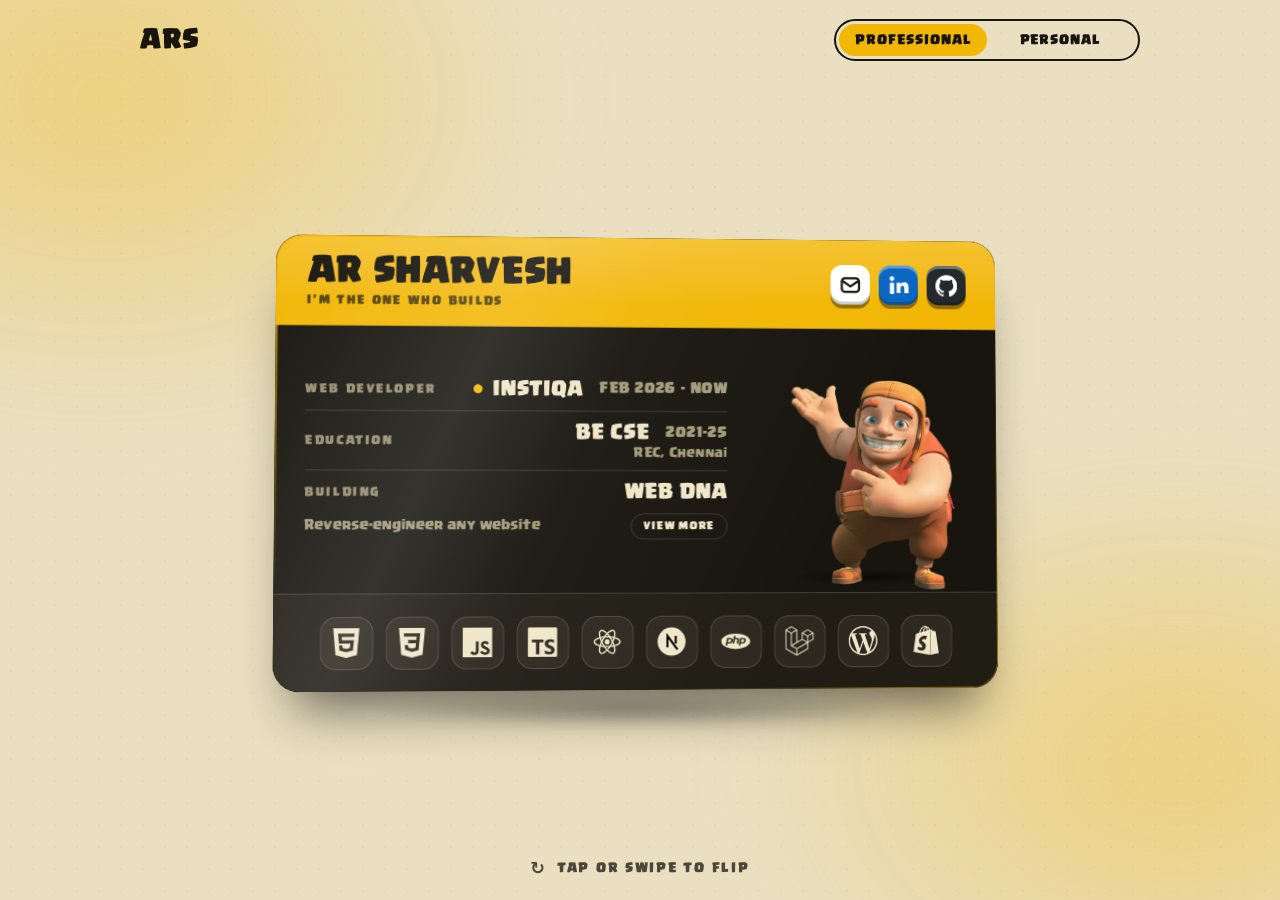
==== commit f2ea45e5: "Fix formatting in index.html for project list" ====
--- a/index.html
+++ b/index.html
@@ -55,7 +55,7 @@
     <span class="grab" aria-hidden="true"></span>
     <div class="sh-hd"><h3 id="projT">Projects</h3><button class="x" type="button" id="shX" aria-label="Close">&times;</button></div>
     <ul class="pl">
-      <li><a class="pj" href="https://web-dna-dev.vercel.app/" target="_blank" rel="noopener noreferrer"><span><small>Building</small><b>Web DNA</b></span><em>Open &#8599;</em></a></li>
+      <li><a class="pj" href="https://webdna-dev.vercel.app/" target="_blank" rel="noopener noreferrer"><span><small>Building</small><b>Web DNA</b></span><em>Open &#8599;</em></a></li>
       <li><div class="pj"><span><small>In progress</small><b>Learning Companion</b></span><em>Soon</em></div></li>
     </ul>
   </div>
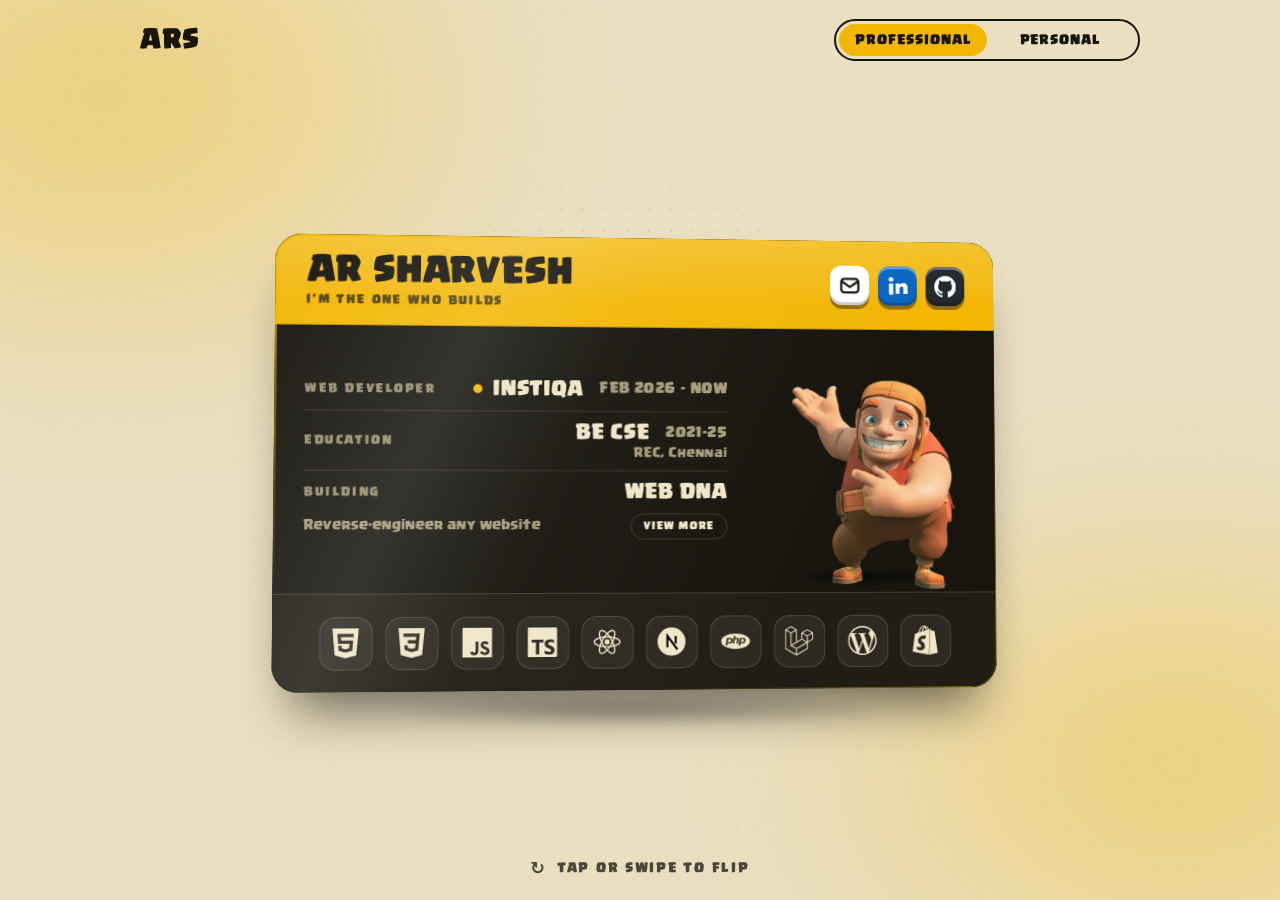
==== commit 69bf4297: "Fix HTML formatting and structure" ====
--- a/index.html
+++ b/index.html
@@ -29,7 +29,7 @@
       <div class="info">
         <div class="ln"><small>Web Developer</small><b class="live"><i class="dot"></i>Instiqa <em>Feb 2026 - now</em></b></div>
         <div class="ln"><small>Education</small><div class="rt"><b>BE CSE <em>2021-25</em></b><span>REC, Chennai</span></div></div>
-        <div class="sec"><div class="ln"><small>Building</small><a class="wl" href="https://web-dna-dev.vercel.app/" target="_blank" rel="noopener noreferrer"><b>Web DNA</b></a></div>
+        <div class="sec"><div class="ln"><small>Building</small><a class="wl" href="https://webdna-dev.vercel.app/" target="_blank" rel="noopener noreferrer"><b>Web DNA</b></a></div>
         <div class="bld"><p class="ds">Reverse-engineer any website</p><button class="vm" type="button" id="vmBtn" aria-haspopup="dialog" aria-controls="projSheet">View more</button></div></div>
       </div>
       <div class="av"><img src="assets/img/builder.webp" alt=""></div>
